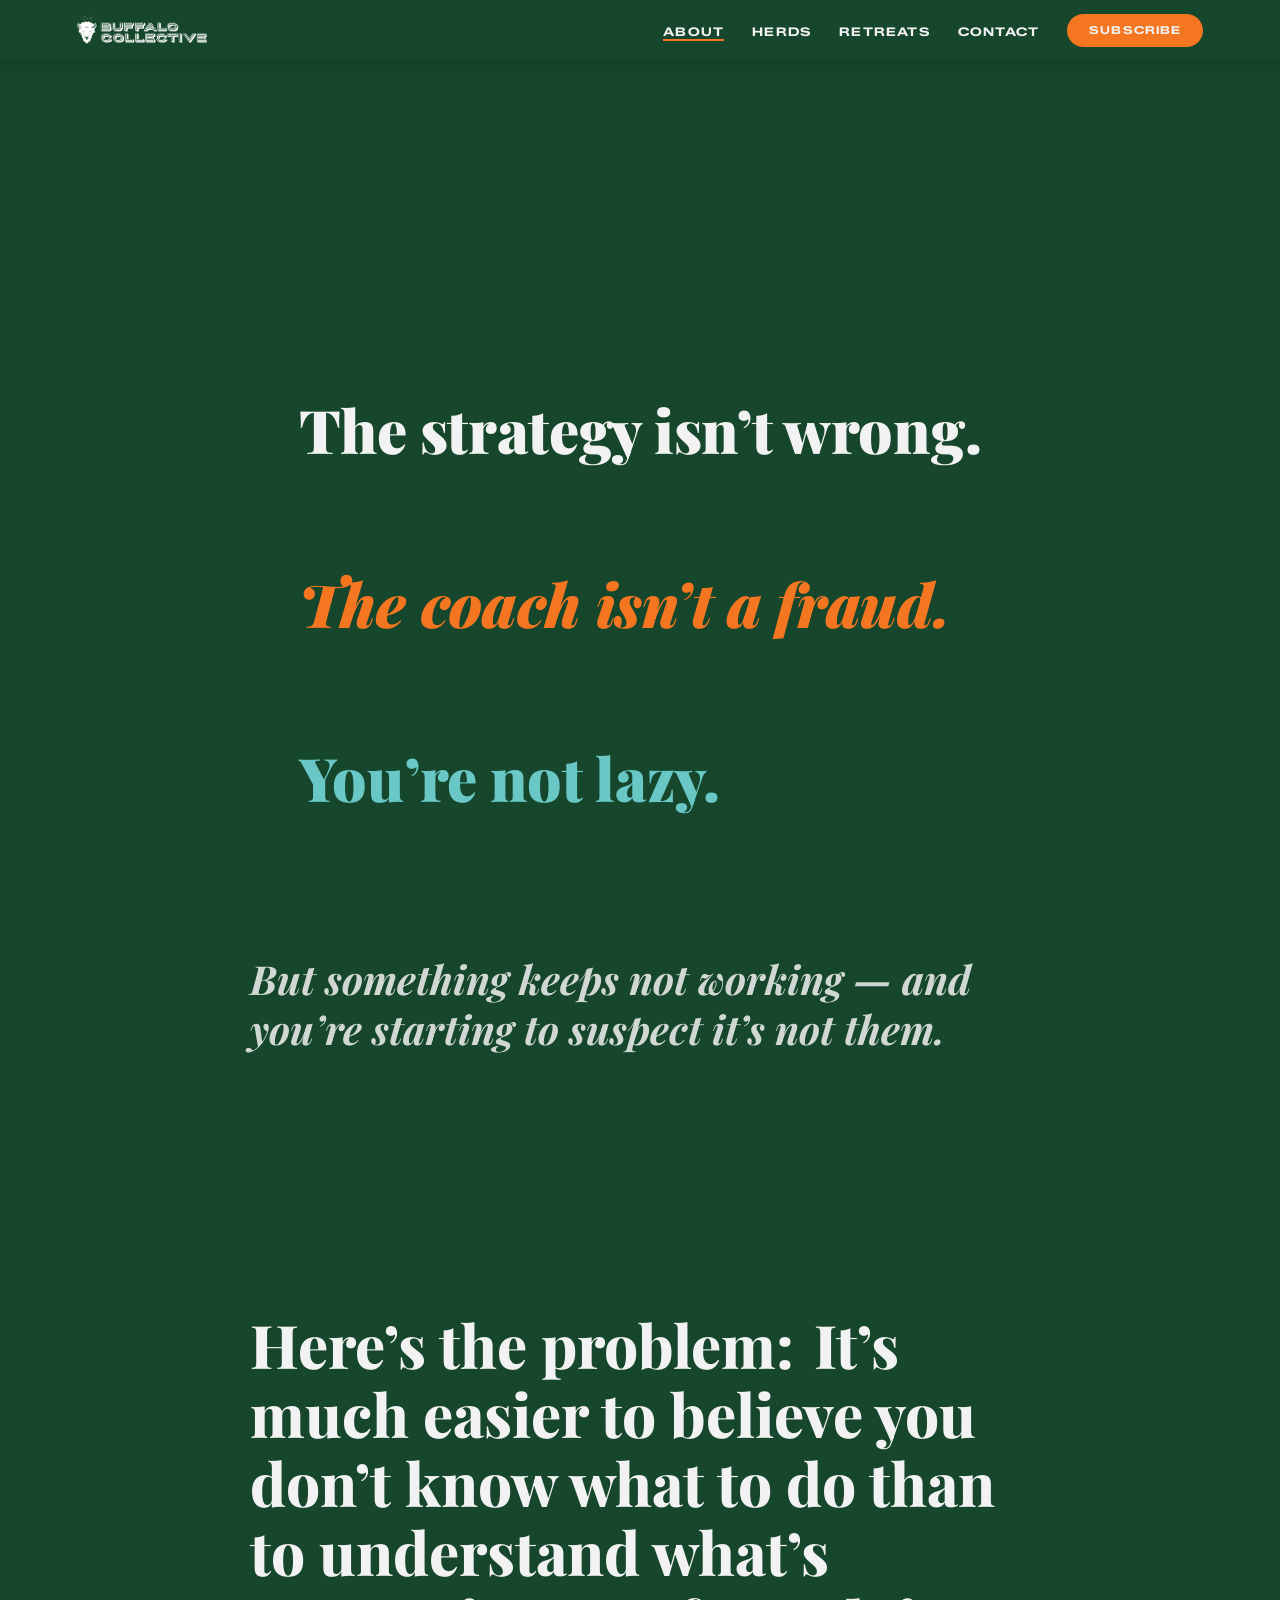
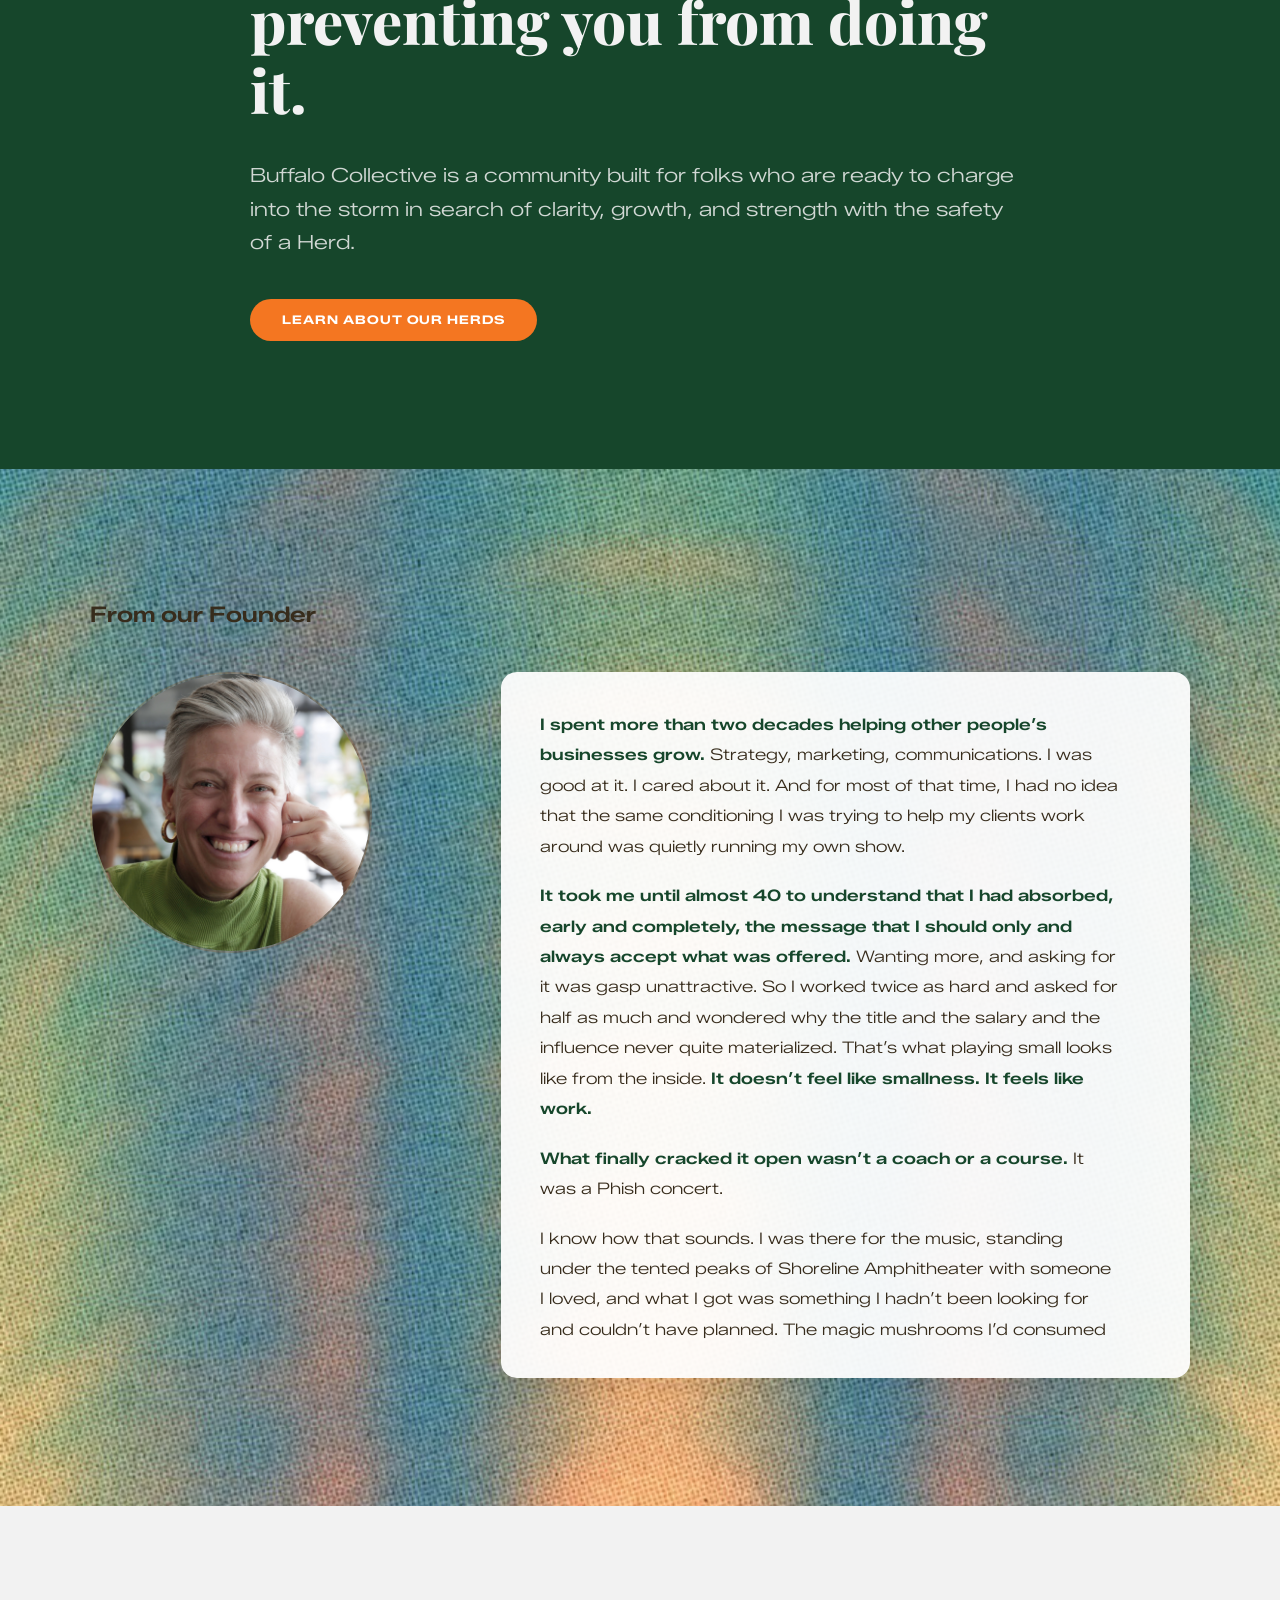
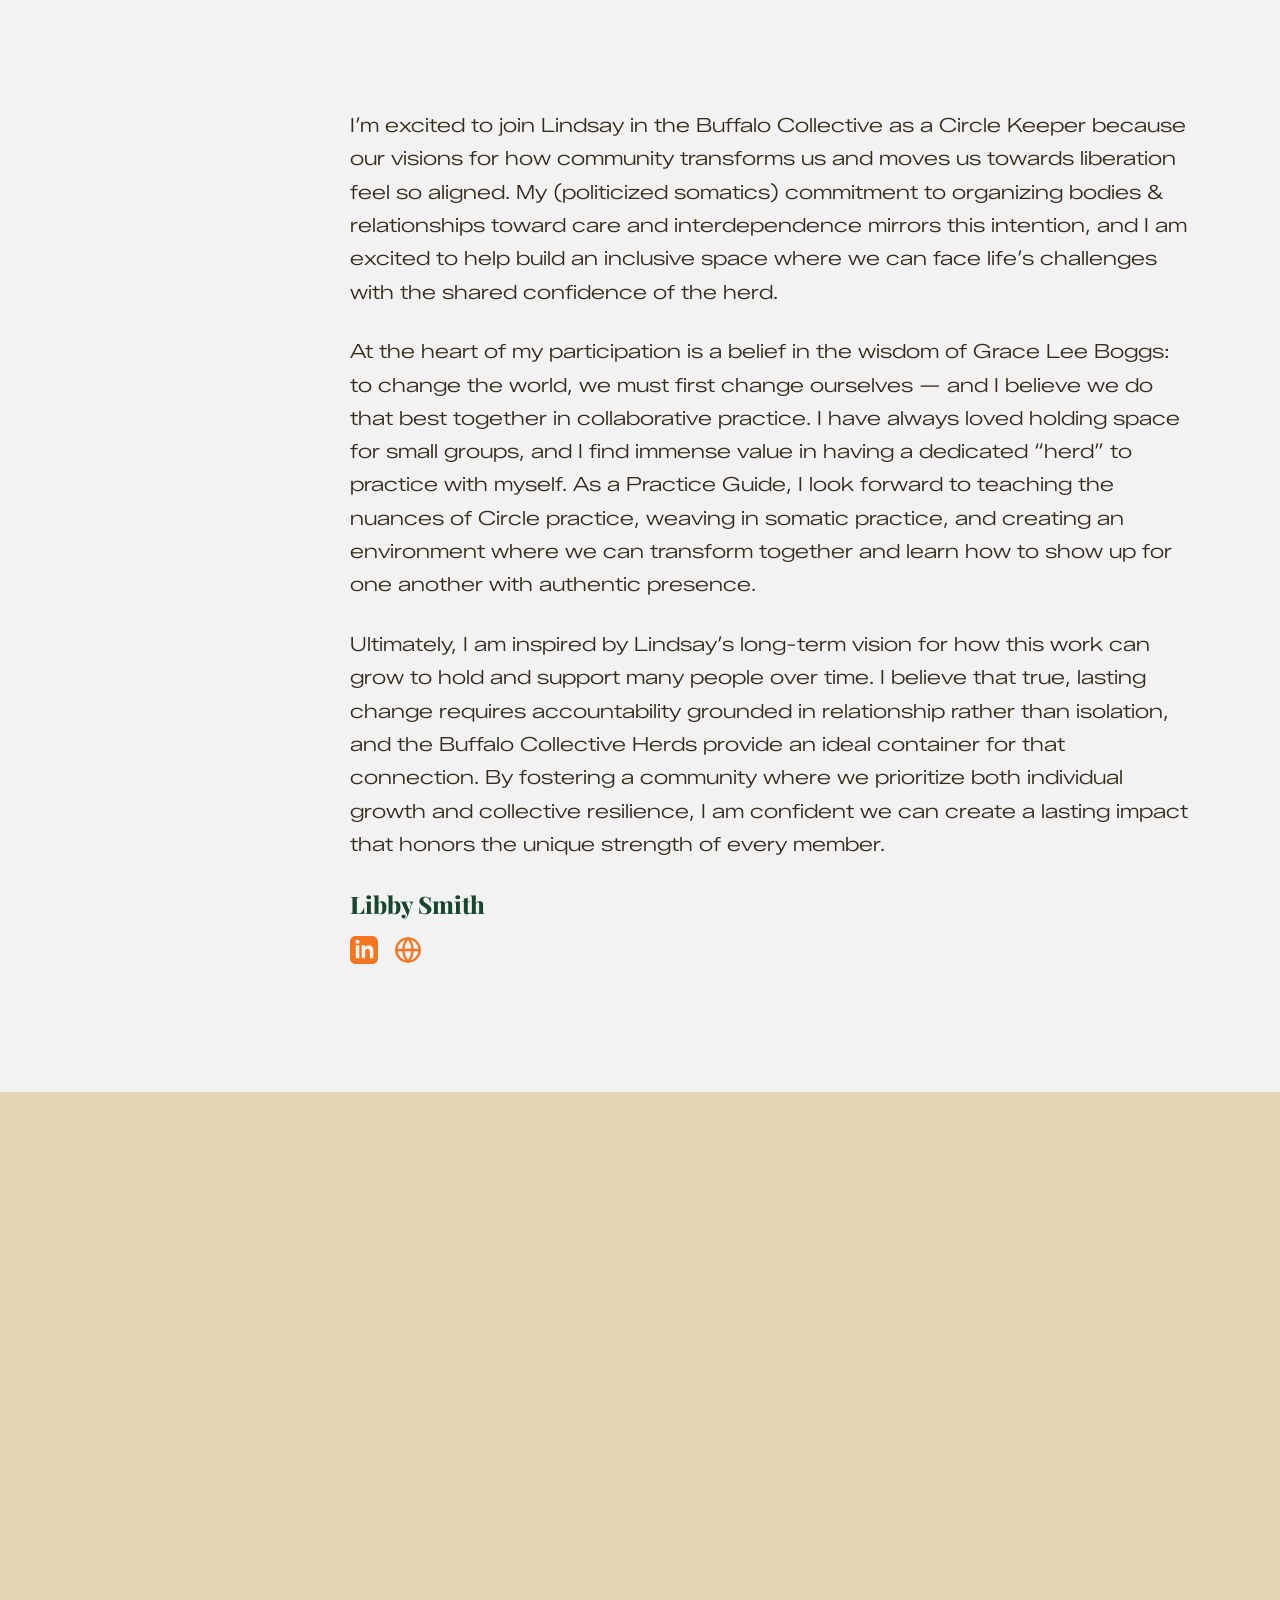
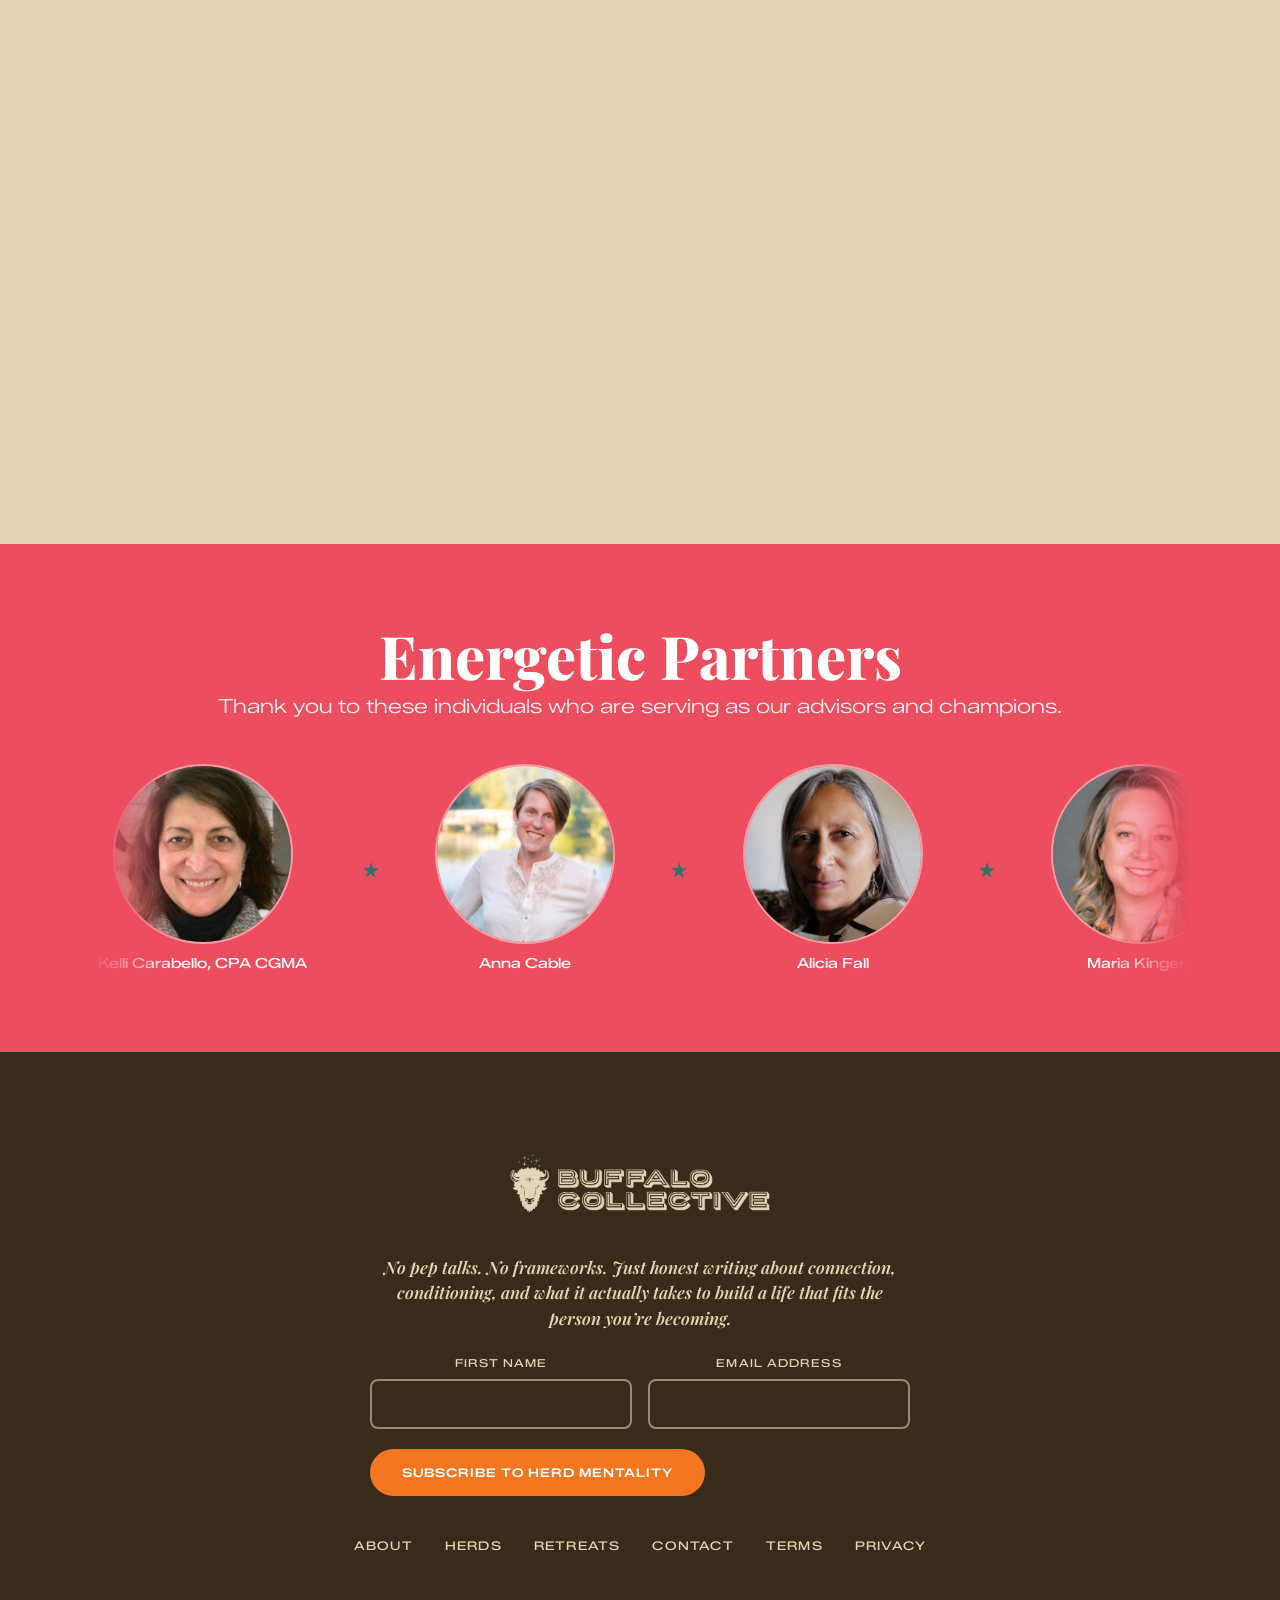
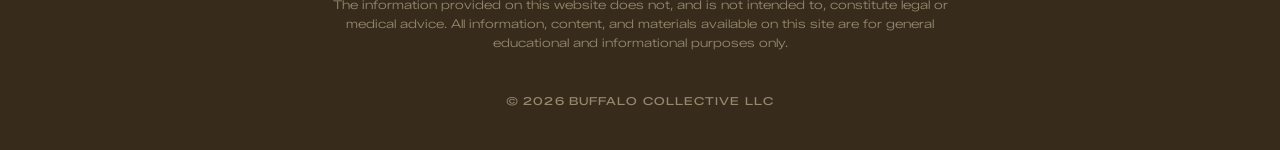
==== about.html @ a91e1707 "Accessibility and polish: favicons, nav, contrast, partner copy - Add responsive favicons (emerald l" ====
<!DOCTYPE html>
<html lang="en">
<head>
  <meta charset="UTF-8">
  <meta name="viewport" content="width=device-width, initial-scale=1.0">
  <title>About Buffalo Collective</title>
  <meta name="description" content="Buffalo Collective was built to close the integration gap — the space between a transformative experience and lasting change. Learn about Lindsay, Libby, and the team.">
  <meta name="robots" content="index, follow">
  <meta property="og:title" content="About Buffalo Collective">
  <meta property="og:description" content="Buffalo Collective was built to close the integration gap — the space between a transformative experience and lasting change. Learn about Lindsay, Libby, and the team.">
  <meta property="og:url" content="https://buffalocollective.co/about.html">
  <meta property="og:image" content="https://buffalocollective.co/assets/images/logo/emerald-full-logo.png">
  <link rel="canonical" href="https://buffalocollective.co/about.html">
  <link rel="icon" type="image/png" href="assets/images/logo/emerald-buffalo-face.png">
  <link rel="icon" type="image/png" href="assets/images/logo/emerald-buffalo-face.png" media="(prefers-color-scheme: light)">
  <link rel="icon" type="image/png" href="assets/images/logo/white-buffalo-face.png" media="(prefers-color-scheme: dark)">
  <link rel="apple-touch-icon" href="assets/images/logo/emerald-buffalo-face.png">

  <link rel="preconnect" href="https://fonts.googleapis.com">
  <link rel="preconnect" href="https://fonts.gstatic.com" crossorigin>
  <link href="https://fonts.googleapis.com/css2?family=Playfair+Display:ital,wght@0,400;0,600;0,700;0,800;0,900;1,400;1,600;1,700;1,800;1,900&family=Zalando+Sans+Expanded:wght@300;400;500;600;700&display=swap" rel="stylesheet">

  <link rel="stylesheet" href="style.css">

  <!-- Fathom - beautiful, simple website analytics -->
  <script src="https://cdn.usefathom.com/script.js" data-site="MMWWTZFU" defer></script>
  <!-- / Fathom -->
</head>
<body class="about">

  <a href="#main" class="skip-link">Skip to content</a>

  <div id="reading-indicator"></div>

  <nav class="site-nav" id="site-nav">
    <a href="index.html" class="nav-logo">
      <img src="assets/images/logo/white-full-logo.png" alt="Buffalo Collective" width="160" loading="eager">
    </a>
    <ul class="nav-links" role="list" id="nav-links">
      <li><a href="about.html">About</a></li>
      <li><a href="herds.html">Herds</a></li>
      <li><a href="retreats.html">Retreats</a></li>
      <li><a href="contact.html">Contact</a></li>
      <li><a href="#footer-subscribe" class="btn btn-primary">Subscribe</a></li>
    </ul>
    <button class="nav-toggle" aria-label="Open navigation menu" aria-expanded="false" aria-controls="nav-links">
      <span></span><span></span><span></span>
    </button>
  </nav>

  <main id="main" tabindex="-1">
    <h1 class="visually-hidden">About Buffalo Collective</h1>

    <!-- ============================================================
         SECTION 1a — Hero: three statements anchored low (green)
         Callback to home snap quotes — each fires on page load
         from a different direction.
         ============================================================ -->
    <section class="section bg-green" style="min-height: 100vh; padding-top: clamp(140px, 16vh, 220px); padding-bottom: clamp(60px, 10vh, 140px); display: flex; flex-direction: column; justify-content: flex-end;">
      <div class="container flow-lg">
        <p class="t-headline about-quote about-quote--1" style="color: var(--offwhite);">The strategy isn&rsquo;t wrong.</p>
        <p class="t-headline about-quote about-quote--2" style="font-style: italic; color: var(--orange);">The coach isn&rsquo;t a fraud.</p>
        <p class="t-headline about-quote about-quote--3" style="color: var(--teal);">You&rsquo;re not lazy.</p>
      </div>
    </section>

    <!-- ============================================================
         SECTION 1b — "But something keeps not working…"
         Callback to home's "But what if it wasn't?" — scale-in,
         sand italic on green.
         ============================================================ -->
    <section class="section bg-green" style="padding-top: clamp(40px, 6vh, 80px);">
      <div class="container">
        <p class="t-italic c-sand reveal-scale">
          But something keeps not working &mdash; and you&rsquo;re starting to suspect it&rsquo;s not them.
        </p>
      </div>
    </section>

    <!-- ============================================================
         SECTION 1c — "Here's the problem:" + body + CTA
         Callback to home Section 3 — orange scrolling highlight on
         the long quote.
         ============================================================ -->
    <section class="section bg-green">
      <div class="container flow-lg">
        <h2 class="t-section reveal-left">
          Here&rsquo;s the problem: <span class="highlight-reveal">It&rsquo;s much easier to believe you don&rsquo;t know what to do than to understand what&rsquo;s preventing you from doing it.</span>
        </h2>
        <p class="t-body reveal-left">
          Buffalo Collective is a community built for folks who are ready to charge into the storm in search of clarity, growth, and strength with the safety of a Herd.
        </p>
        <div class="cta-row">
          <a href="herds.html" class="btn btn-primary">Learn about our Herds</a>
        </div>
      </div>
    </section>

    <!-- ============================================================
         SECTION 2 — Founder letter
         Background: texture-fringe; letter sits in a white card
         on top of the texture for legibility.
         ============================================================ -->
    <section class="section texture-section no-shadow">
      <div class="texture-bg" style="background-image: url('assets/images/textures/texture-fringe.jpg');"></div>

      <div class="container container--wide">
        <p class="reveal-left" style="margin-bottom: 1.5rem; color: var(--brown); font-weight: 600; font-size: calc(var(--sz-body) + 2px);">From our Founder</p>

        <div class="founder">
          <img class="founder-headshot reveal-left"
               src="assets/images/headshots/lindsay-lashell.jpg"
               alt="Lindsay LaShell"
               style="transition-delay: 200ms;"
               loading="lazy">

          <div class="founder-letter-card reveal-right" style="transition-delay: 400ms;">
            <div class="founder-letter">
              <p><strong>I spent more than two decades helping other people&rsquo;s businesses grow.</strong> Strategy, marketing, communications. I was good at it. I cared about it. And for most of that time, I had no idea that the same conditioning I was trying to help my clients work around was quietly running my own show.</p>

              <p><strong>It took me until almost 40 to understand that I had absorbed, early and completely, the message that I should only and always accept what was offered.</strong> Wanting more, and asking for it was gasp unattractive. So I worked twice as hard and asked for half as much and wondered why the title and the salary and the influence never quite materialized. That&rsquo;s what playing small looks like from the inside. <strong>It doesn&rsquo;t feel like smallness. It feels like work.</strong></p>

              <p><strong>What finally cracked it open wasn&rsquo;t a coach or a course.</strong> It was a Phish concert.</p>

              <p>I know how that sounds. I was there for the music, standing under the tented peaks of Shoreline Amphitheater with someone I loved, and what I got was something I hadn&rsquo;t been looking for and couldn&rsquo;t have planned. The magic mushrooms I&rsquo;d consumed for funsies delivered much more than bright lights and swirly patterns. <strong>In a few hours, I learned as much about myself and my conditioning as I had in a dozen years of talk therapy.</strong> I accepted things I&rsquo;d been circling for years. I connected to feelings and ideas I didn&rsquo;t know I was avoiding. I forgave some things I thought I never would. This is how the medicine works.</p>

              <p><strong>I came home changed.</strong></p>

              <p>I&rsquo;ve lived through my share of crap, but my therapists always point out one way in which I&rsquo;m really lucky: I get integration. Learn something new in the morning, I can start making newly informed decisions in the afternoon. I know how to use my tools, and I had the great good fortune to work with the same therapist for fifteen years. She knew how to support me and I knew how to receive her support, so after that wild night in Mountain View, <strong>I was able to move forward with new ways of thinking and being that felt more like me.</strong></p>

              <p>But that&rsquo;s not the only way this story goes. <strong>For most people integration isn&rsquo;t a given and it&rsquo;s far from easy.</strong> I&rsquo;ve seen up close the slow deflation that can settle in after a peak psychedelic experience fades, revealing the same pain and struggles that were there before the medicine.</p>

              <p><strong>That gap, between knowledge and integration, between who we are on the inside and who we perform for others, is why I built Buffalo Collective.</strong> I realized that I was carrying the same unseen weight that I was trying to remove from my clients and collaborators. All of us brilliant people doing important work, held back not by lack of strategy or discipline but by the subconscious programming we&rsquo;d never had the right support to question.</p>

              <p><strong>I built Buffalo Collective because I needed it.</strong> Because the overlap between my passion for supporting entrepreneurs and my commitment to healing isn&rsquo;t a niche. It&rsquo;s the thing I had to make.</p>

              <p>I&rsquo;m a systems thinker, a reluctant entrepreneur who turned out to be very much an entrepreneur, an eldest daughter still unlearning what that cost her, and someone who has done enough of her own work to know that it&rsquo;s possible alone, but easier together.</p>

              <p class="founder-letter__close">I&rsquo;m so glad you&rsquo;re here.</p>
              <p class="founder-letter__sign">— Lindsay</p>

              <div style="display: flex; gap: 1rem; align-items: center; margin-top: 1.25rem;">
                <a href="https://www.linkedin.com/in/lindsaylashell/" target="_blank" rel="noopener" class="founder-link" aria-label="Lindsay LaShell on LinkedIn" style="display: inline-flex; align-items: center; color: var(--orange);">
                  <svg viewBox="0 0 24 24" width="32" height="32" fill="currentColor" aria-hidden="true">
                    <path d="M19 0h-14C2.239 0 0 2.239 0 5v14c0 2.761 2.239 5 5 5h14c2.761 0 5-2.239 5-5V5c0-2.761-2.239-5-5-5zM8 19H5V8h3v11zM6.5 6.732C5.534 6.732 4.75 5.942 4.75 4.968c0-.975.784-1.764 1.75-1.764s1.75.789 1.75 1.764c0 .974-.783 1.764-1.75 1.764zM20 19h-3v-5.604c0-3.368-4-3.113-4 0V19h-3V8h3v1.765c1.398-2.586 7-2.776 7 2.476V19z"/>
                  </svg>
                </a>
                <a href="https://substack.com/@lindsaydayton" target="_blank" rel="noopener" class="founder-link" aria-label="Lindsay on Substack" style="display: inline-flex; align-items: center; color: var(--orange);">
                  <svg viewBox="0 0 24 24" width="32" height="32" fill="currentColor" aria-hidden="true">
                    <path d="M22.539 8.242H1.46V5.406h21.08v2.836zM1.46 10.812V24L12 18.11 22.54 24V10.812H1.46zM22.54 0H1.46v2.836h21.08V0z"/>
                  </svg>
                </a>
              </div>
            </div>
          </div>
        </div>
      </div>
    </section>

    <!-- ============================================================
         SECTION 3 — Meet our Integration Specialist (Libby)
         Background: off-white
         ============================================================ -->
    <section class="section bg-offwhite">
      <div class="container container--wide">
        <p class="reveal-left" style="margin-bottom: 1.5rem; color: var(--rust); font-weight: 600; font-size: calc(var(--sz-body) + 2px);">Meet our Integration Specialist</p>

        <div class="specialist">
          <img class="specialist-headshot reveal-left"
               src="assets/images/headshots/libby-smith.jpeg"
               alt="Libby Smith"
               style="transition-delay: 200ms;"
               loading="lazy">

          <div class="reveal-right flow" style="transition-delay: 400ms;">
            <p class="t-body">
              I&rsquo;m excited to join Lindsay in the Buffalo Collective as a Circle Keeper because our visions for how community transforms us and moves us towards liberation feel so aligned. My (politicized somatics) commitment to organizing bodies &amp; relationships toward care and interdependence mirrors this intention, and I am excited to help build an inclusive space where we can face life&rsquo;s challenges with the shared confidence of the herd.
            </p>
            <p class="t-body">
              At the heart of my participation is a belief in the wisdom of Grace Lee Boggs: to change the world, we must first change ourselves &mdash; and I believe we do that best together in collaborative practice. I have always loved holding space for small groups, and I find immense value in having a dedicated &ldquo;herd&rdquo; to practice with myself. As a Practice Guide, I look forward to teaching the nuances of Circle practice, weaving in somatic practice, and creating an environment where we can transform together and learn how to show up for one another with authentic presence.
            </p>
            <p class="t-body">
              Ultimately, I am inspired by Lindsay&rsquo;s long-term vision for how this work can grow to hold and support many people over time. I believe that true, lasting change requires accountability grounded in relationship rather than isolation, and the Buffalo Collective Herds provide an ideal container for that connection. By fostering a community where we prioritize both individual growth and collective resilience, I am confident we can create a lasting impact that honors the unique strength of every member.
            </p>

            <h3 style="font-family: 'Playfair Display', serif; font-optical-sizing: auto; font-weight: 800; font-size: 24px; color: var(--green); margin-top: 1.5rem;">Libby Smith</h3>
            <div style="display: flex; gap: 1rem; align-items: center; margin-top: 0.75rem;">
              <a href="https://www.linkedin.com/in/workwithlibby/" target="_blank" rel="noopener" aria-label="Libby Smith on LinkedIn" style="display: inline-flex; align-items: center; color: var(--orange);">
                <svg viewBox="0 0 24 24" width="28" height="28" fill="currentColor" aria-hidden="true">
                  <path d="M19 0h-14C2.239 0 0 2.239 0 5v14c0 2.761 2.239 5 5 5h14c2.761 0 5-2.239 5-5V5c0-2.761-2.239-5-5-5zM8 19H5V8h3v11zM6.5 6.732C5.534 6.732 4.75 5.942 4.75 4.968c0-.975.784-1.764 1.75-1.764s1.75.789 1.75 1.764c0 .974-.783 1.764-1.75 1.764zM20 19h-3v-5.604c0-3.368-4-3.113-4 0V19h-3V8h3v1.765c1.398-2.586 7-2.776 7 2.476V19z"/>
                </svg>
              </a>
              <a href="https://www.workwithlibby.com/" target="_blank" rel="noopener" aria-label="Libby Smith's website" style="display: inline-flex; align-items: center; color: var(--orange);">
                <svg viewBox="0 0 24 24" width="28" height="28" fill="none" stroke="currentColor" stroke-width="2" stroke-linecap="round" stroke-linejoin="round" aria-hidden="true">
                  <circle cx="12" cy="12" r="10"/>
                  <path d="M2 12h20"/>
                  <path d="M12 2a15.3 15.3 0 0 1 4 10 15.3 15.3 0 0 1-4 10 15.3 15.3 0 0 1-4-10 15.3 15.3 0 0 1 4-10z"/>
                </svg>
              </a>
            </div>
          </div>
        </div>
      </div>
    </section>

    <!-- ============================================================
         SECTION 4 — Partners in Practice
         Background: sand
         Animated stars scatter around the grid via JS (initTeamStars).
         ============================================================ -->
    <section class="section bg-sand">
      <div class="container container--wide">
        <h2 class="t-section reveal-left" style="text-align: center;">Practice Partners</h2>
        <p class="t-body reveal" style="text-align: center; max-width: 52ch; margin: 0 auto 2.5rem;">We are proud to partner with these service providers who are using their skills and talents to support our growth and our members.</p>

        <div class="partners-grid reveal-stagger" data-team-stars>
          <div class="partner-card">
            <img class="partner-headshot" src="assets/images/headshots/maiya-holliday.jpeg" alt="Maiya Holliday" loading="lazy">
            <a href="https://www.linkedin.com/in/maiyaholliday/" target="_blank" rel="noopener" class="partner-name partner-name--link">Maiya Holliday</a>
            <p class="partner-role">Thought Partner, Agent Architect</p>
          </div>

          <div class="partner-card">
            <img class="partner-headshot" src="assets/images/headshots/emily-lonigro.jpg" alt="Emily Lonigro" loading="lazy">
            <a href="https://www.linkedin.com/in/emilylimered/" target="_blank" rel="noopener" class="partner-name partner-name--link">Emily Lonigro</a>
            <p class="partner-role">Thought Partner, Brand Architect</p>
          </div>

          <div class="partner-card">
            <img class="partner-headshot" src="assets/images/headshots/tara-nicholle-kirke.jpeg" alt="Tara Nicholle Kirke" loading="lazy">
            <a href="https://www.linkedin.com/in/taranicholle/" target="_blank" rel="noopener" class="partner-name partner-name--link">Tara Nicholle Kirke</a>
            <p class="partner-role">Metaphysician, Spiritual Strategist</p>
          </div>

          <div class="partner-card">
            <img class="partner-headshot" src="assets/images/headshots/darci-meyers.jpg" alt="Darci Meyers" loading="lazy">
            <a href="http://www.darcimeyers.com/" target="_blank" rel="noopener" class="partner-name partner-name--link">Darci Meyers, MA, CHT</a>
            <p class="partner-role">Soma-Soul Psychotherapy, Facilitator</p>
          </div>

          <div class="partner-card">
            <img class="partner-headshot" src="assets/images/headshots/tara-tussing-unverzagt.jpeg" alt="Tara Tussing Unverzagt" loading="lazy">
            <a href="https://www.linkedin.com/in/tara-tussing-unverzagt/" target="_blank" rel="noopener" class="partner-name partner-name--link">Tara Tussing Unverzagt, MBA, CFP&reg;, CFT&reg;, CEPA&reg;</a>
            <p class="partner-role">Resource Strategist</p>
          </div>
        </div>
      </div>
    </section>

    <!-- ============================================================
         SECTION 5 — Partners in Energy (ticker)
         Background: pink
         Horizontal auto-scrolling ticker; JS duplicates the track
         for seamless loop.
         ============================================================ -->
    <section class="section section--tight bg-pink">
      <div class="container container--wide">
        <h2 class="t-section reveal-left" style="text-align: center;">Energetic Partners</h2>
        <p class="t-body reveal" style="text-align: center; max-width: 52ch; margin: 0 auto 2.5rem;">Thank you to these individuals who are serving as our advisors and champions.</p>

        <div class="ticker">
          <div class="ticker-track">
            <a href="https://www.linkedin.com/in/kelli-l-carabello/" target="_blank" rel="noopener" class="ticker-item">
              <img class="ticker-headshot" src="assets/images/headshots/kelli-carabello.jpeg" alt="">
              <span>Kelli Carabello, CPA CGMA</span>
            </a>
            <img class="ticker-sep" src="assets/stars/star-05-dkteal.png" alt="">

            <a href="https://www.linkedin.com/in/anna-cable-b012605a/" target="_blank" rel="noopener" class="ticker-item">
              <img class="ticker-headshot" src="assets/images/headshots/anna-cable.jpeg" alt="">
              <span>Anna Cable</span>
            </a>
            <img class="ticker-sep" src="assets/stars/star-05-dkteal.png" alt="">

            <a href="https://www.linkedin.com/in/alicia-fall-077296a/" target="_blank" rel="noopener" class="ticker-item">
              <img class="ticker-headshot" src="assets/images/headshots/alicia-fall.jpeg" alt="">
              <span>Alicia Fall</span>
            </a>
            <img class="ticker-sep" src="assets/stars/star-05-dkteal.png" alt="">

            <a href="https://www.linkedin.com/in/mariakingery/" target="_blank" rel="noopener" class="ticker-item">
              <img class="ticker-headshot" src="assets/images/headshots/maria-kingery.jpeg" alt="">
              <span>Maria Kingery</span>
            </a>
            <img class="ticker-sep" src="assets/stars/star-05-dkteal.png" alt="">

            <a href="https://www.linkedin.com/in/hollyziegelruxin/" target="_blank" rel="noopener" class="ticker-item">
              <img class="ticker-headshot" src="assets/images/headshots/holly-ruxin.jpeg" alt="">
              <span>Holly Ziegel Ruxin</span>
            </a>
            <img class="ticker-sep" src="assets/stars/star-05-dkteal.png" alt="">

            <a href="https://www.linkedin.com/in/sandy-wiggins/" target="_blank" rel="noopener" class="ticker-item">
              <img class="ticker-headshot" src="assets/images/headshots/sandy-wiggins.jpeg" alt="">
              <span>Sandy Wiggins</span>
            </a>
            <img class="ticker-sep" src="assets/stars/star-05-dkteal.png" alt="">
          </div>
        </div>
      </div>
    </section>

  </main>

  <!-- ============================================================
       Footer
       ============================================================ -->
  <footer class="site-footer">
    <div class="footer-logo">
      <img src="assets/images/logo/light-full-logo.png" alt="Buffalo Collective" loading="lazy">
    </div>

    <div id="footer-subscribe" class="footer-subscribe">
      <p class="footer-subscribe-intro">
        No pep talks. No frameworks. Just honest writing about connection, conditioning, and what it actually takes to build a life that fits the person you&rsquo;re becoming.
      </p>
      <div class="bc-form-wrap">
        <form class="bc-form" id="form-newsletter" novalidate>
          <div class="bc-form-row bc-form-row--2col">
            <div class="bc-field">
              <label class="bc-label" for="nl-firstname">First name</label>
              <input class="bc-input" type="text" id="nl-firstname" name="firstName" autocomplete="given-name" required />
            </div>
            <div class="bc-field">
              <label class="bc-label" for="nl-email">Email address</label>
              <input class="bc-input" type="email" id="nl-email" name="email" autocomplete="email" required />
            </div>
          </div>

          <div class="bc-form-footer">
            <button class="bc-btn bc-btn--primary" type="submit">Subscribe to Herd Mentality</button>
          </div>

          <div class="bc-form-message bc-form-message--success" id="nl-success" aria-live="polite" hidden>
            You&rsquo;re in the Herd. 🦬
          </div>
          <div class="bc-form-message bc-form-message--error" id="nl-error" aria-live="polite" hidden></div>
        </form>
      </div>
      <script>
        (function () {
          const form = document.getElementById("form-newsletter");
          if (!form) return;
          const successMsg = document.getElementById("nl-success");
          const errorMsg = document.getElementById("nl-error");
          form.addEventListener("submit", async function (e) {
            e.preventDefault();
            const btn = form.querySelector("button[type=submit]");
            btn.disabled = true;
            btn.textContent = "Sending…";
            successMsg.hidden = true;
            errorMsg.hidden = true;
            const data = {
              firstName: form.firstName.value.trim(),
              email: form.email.value.trim(),
            };
            try {
              const res = await fetch("/.netlify/functions/subscribe", {
                method: "POST",
                headers: { "Content-Type": "application/json" },
                body: JSON.stringify(data),
              });
              const json = await res.json();
              if (res.ok && json.success) {
                form.reset();
                form.hidden = true;
                successMsg.hidden = false;
              } else {
                errorMsg.textContent = json.error || "Something went wrong. Please try again.";
                errorMsg.hidden = false;
                btn.disabled = false;
                btn.textContent = "Subscribe to Herd Mentality";
              }
            } catch {
              errorMsg.textContent = "Something went wrong. Please try again.";
              errorMsg.hidden = false;
              btn.disabled = false;
              btn.textContent = "Subscribe to Herd Mentality";
            }
          });
        })();
      </script>
    </div>

    <nav class="footer-nav" aria-label="Footer">
      <a href="about.html">About</a>
      <a href="herds.html">Herds</a>
      <a href="retreats.html">Retreats</a>
      <a href="contact.html">Contact</a>
      <a href="terms.html">Terms</a>
      <a href="privacy.html">Privacy</a>
    </nav>

    <p class="footer-disclaimer">
      The information provided on this website does not, and is not intended to, constitute legal or medical advice. All information, content, and materials available on this site are for general educational and informational purposes only.
    </p>

    <p class="footer-copyright">© 2026 Buffalo Collective LLC</p>
  </footer>

  <script src="script.js"></script>
</body>
</html>
---- style.css ----
/* =====================================================================
   Buffalo Collective — site stylesheet
   Sections:
     1. Tokens (custom properties)
     2. Reset + base
     3. Typography utilities
     4. Layout: sections, backgrounds, content widths
     5. Buttons
     6. Navigation
     7. Reading indicator
     8. Hero: logo intro + scroll-snap quotes
     9. Texture parallax
    10. Animation utilities (reveal, highlight, buffalo, stars, ticker)
    11. Component patterns (cards, lists, panels, ticker, retreat gallery)
    12. Footer
    13. Forms (from bc-forms.css)
    14. Page-specific (terms / privacy)
    15. Responsive
    16. prefers-reduced-motion
   ===================================================================== */


/* 1. Tokens =========================================================== */
:root {
  /* Brand */
  --green:      #16462b;
  --orange:     #f47621;
  --brown:      #372c1c;
  --sand:       #e2d5b3;
  --offwhite:   #f2f2f2;
  --teal:       #69c8c6;
  --teal-mid:   #3c918d;
  --rust:       #925924;
  --pink:       #ec4d5f;

  /* Spacing */
  --section-padding: clamp(80px, 10vw, 140px);
  --content-max:     780px;
  --page-margin:     clamp(24px, 6vw, 120px);

  /* Type scale */
  --sz-display:   clamp(52px, 9vw, 88px);
  --sz-headline:  clamp(36px, 5vw, 60px);
  --sz-subhead:   clamp(24px, 3.5vw, 40px);
  --sz-pullquote: clamp(22px, 3vw, 36px);
  --sz-body:      19.6px;
  --sz-label:     11px;

  /* Form tokens (used by bc-form blocks) */
  --form-font:    "Zalando Sans Expanded", "DM Sans", sans-serif;
  --input-radius: 8px;
  --btn-radius:   100px;
}


/* 2. Reset + base ===================================================== */
*, *::before, *::after { box-sizing: border-box; }

html, body {
  margin: 0;
  padding: 0;
  background: var(--green);
  color: var(--offwhite);
  -webkit-font-smoothing: antialiased;
  -moz-osx-font-smoothing: grayscale;
  text-rendering: optimizeLegibility;
}

/* Page-level scroll-snap, but only elements with scroll-snap-align
   participate (just the .snap-slide quote slides). */
html { scroll-snap-type: y proximity; }

body {
  font-family: "Zalando Sans Expanded", "DM Sans", sans-serif;
  font-weight: 300;
  font-size: var(--sz-body);
  line-height: 1.6;
  overflow-x: hidden;
}

img { max-width: 100%; height: auto; display: block; }

a { color: inherit; }

button { font: inherit; }

ul { padding: 0; margin: 0; list-style: none; }

h1, h2, h3, h4, h5, h6, p { margin: 0; }

::selection { background: var(--orange); color: #fff; }

strong, b { font-weight: 600; }

.visually-hidden {
  position: absolute !important;
  width: 1px; height: 1px;
  padding: 0; margin: -1px;
  overflow: hidden;
  clip: rect(0,0,0,0);
  white-space: nowrap;
  border: 0;
}

/* Skip-to-content link — off-screen until keyboard-focused. */
.skip-link {
  position: fixed;
  top: 8px;
  left: 8px;
  z-index: 10000;
  transform: translateY(-150%);
  background: var(--green);
  color: var(--offwhite);
  font-family: var(--form-font, inherit);
  font-weight: 600;
  font-size: 14px;
  padding: 12px 20px;
  border-radius: 6px;
  text-decoration: none;
  transition: transform 160ms ease;
}
.skip-link:focus {
  transform: translateY(0);
  outline: 3px solid var(--orange);
  outline-offset: 2px;
}

/* Global visible focus indicator for keyboard users.
   Double ring (dark + light) so it stays visible on every
   section background — green, sand, orange, pink, brown, texture. */
:focus-visible {
  outline: 3px solid var(--orange);
  outline-offset: 2px;
  border-radius: 2px;
  box-shadow: 0 0 0 5px rgba(22, 70, 43, 0.85);
}
.bc-input:focus-visible,
.bc-checkbox:focus-visible + .bc-checkbox-custom {
  outline: 3px solid var(--orange);
  outline-offset: 2px;
}


/* 3. Typography utilities ============================================= */
.serif {
  font-family: "Playfair Display", serif;
  font-optical-sizing: auto;
}
.sans {
  font-family: "Zalando Sans Expanded", "DM Sans", sans-serif;
}

.t-display   { font-family: "Playfair Display", serif; font-optical-sizing: auto; font-weight: 900; font-size: var(--sz-display);   line-height: 1.04; letter-spacing: -0.01em; }
.t-headline  { font-family: "Playfair Display", serif; font-optical-sizing: auto; font-weight: 900; font-size: var(--sz-headline);  line-height: 1.1;  letter-spacing: -0.005em; }
.t-section   { font-family: "Playfair Display", serif; font-optical-sizing: auto; font-weight: 800; font-size: var(--sz-headline);  line-height: 1.15; }
.t-subhead   { font-family: "Playfair Display", serif; font-optical-sizing: auto; font-weight: 800; font-size: var(--sz-subhead);   line-height: 1.2;  }
.t-italic    { font-family: "Playfair Display", serif; font-optical-sizing: auto; font-weight: 700; font-style: italic; font-size: var(--sz-subhead); line-height: 1.25; }
.t-pullquote { font-family: "Playfair Display", serif; font-optical-sizing: auto; font-weight: 700; font-style: italic; font-size: var(--sz-pullquote); line-height: 1.3; }
.t-body      { font-family: "Zalando Sans Expanded", "DM Sans", sans-serif; font-weight: 300; font-size: var(--sz-body); line-height: 1.7; }
.t-body-md   { font-family: "Zalando Sans Expanded", "DM Sans", sans-serif; font-weight: 400; font-size: var(--sz-body); line-height: 1.7; }
.t-label     {
  font-family: "Zalando Sans Expanded", "DM Sans", sans-serif;
  font-weight: 500;
  font-size: var(--sz-label);
  letter-spacing: 0.1em;
  text-transform: uppercase;
}
.t-attribution {
  font-family: "Zalando Sans Expanded", "DM Sans", sans-serif;
  font-weight: 500;
  font-size: var(--sz-label);
  letter-spacing: 0.1em;
  text-transform: uppercase;
  display: block;
  margin-top: 1.25em;
}

/* Color helpers used in inline-styled paragraphs */
.c-green    { color: var(--green); }
.c-orange   { color: var(--orange); }
.c-brown    { color: var(--brown); }
.c-sand     { color: var(--sand); }
.c-offwhite { color: var(--offwhite); }
.c-teal     { color: var(--teal); }
.c-teal-mid { color: var(--teal-mid); }
.c-rust     { color: var(--rust); }
.c-pink     { color: var(--pink); }
.c-white    { color: #fff; }


/* 4. Layout: sections + backgrounds =================================== */
.section {
  padding: var(--section-padding) var(--page-margin);
  position: relative;
}
.section--tight { padding-top: clamp(56px, 6vw, 96px); padding-bottom: clamp(56px, 6vw, 96px); }
.section--full  { min-height: 100vh; display: flex; align-items: center; }

.container {
  max-width: var(--content-max);
  margin-inline: auto;
  position: relative;
  z-index: 2;
}
.container--wide { max-width: 1100px; }

/* Background variants */
.bg-green    { background: var(--green);    color: var(--offwhite); }
.bg-green    h2, .bg-green h3, .bg-green h4 { color: var(--offwhite); }
.bg-green    .t-body, .bg-green p { color: rgba(242,242,242,0.85); }

.bg-sand     { background: var(--sand);     color: var(--brown); }
.bg-sand     h2, .bg-sand h3, .bg-sand h4 { color: var(--green); }
.bg-sand     p { color: var(--brown); }

.bg-offwhite { background: var(--offwhite); color: var(--brown); }
.bg-offwhite h2, .bg-offwhite h3, .bg-offwhite h4 { color: var(--green); }
.bg-offwhite p { color: var(--brown); }

.bg-orange   { background: var(--orange);   color: #fff; }
.bg-orange   h2, .bg-orange h3, .bg-orange h4 { color: #fff; }
.bg-orange   p { color: rgba(255,255,255,0.92); }
/* White-on-orange is low-contrast — bold every weight to thicken strokes. */
.bg-orange,
.bg-orange p,
.bg-orange .t-body,
.bg-orange .t-pullquote,
.bg-orange .t-attribution,
.bg-orange cite { font-weight: 700; }

.bg-pink     { background: var(--pink);     color: #fff; }
.bg-pink     h2, .bg-pink h3, .bg-pink h4 { color: #fff; }
.bg-pink     p { color: rgba(255,255,255,0.92); }

.bg-brown    { background: var(--brown);    color: var(--sand); }
.bg-brown    h2, .bg-brown h3, .bg-brown h4 { color: var(--sand); }
.bg-brown    p { color: rgba(226,213,179,0.7); }

/* Vertical rhythm between stacked text blocks */
.flow > * + * { margin-top: 1.35em; }
.flow-lg > * + * { margin-top: 1.8em; }
.flow-sm > * + * { margin-top: 0.85em; }

.cta-row {
  margin-top: 2.5rem;
  display: flex;
  flex-wrap: wrap;
  gap: 1rem;
}
.cta-row--centered { justify-content: center; }


/* 5. Buttons ========================================================== */
.btn {
  display: inline-block;
  font-family: "Zalando Sans Expanded", "DM Sans", sans-serif;
  font-weight: 600;
  font-size: 12px;
  letter-spacing: 0.08em;
  text-transform: uppercase;
  text-decoration: none;
  padding: 15px 32px;
  border-radius: 100px;
  border: none;
  cursor: pointer;
  line-height: 1;
  transition: opacity 200ms ease, transform 200ms ease, background 200ms ease, color 200ms ease;
  white-space: nowrap;
}
.btn:hover  { opacity: 0.92; }
.btn:active { transform: scale(0.985); }

.btn-primary { background: var(--orange); color: #fff; font-weight: 700; }
.btn-ghost   { background: transparent; color: var(--offwhite); border: 1.5px solid rgba(242,242,242,0.45); }
.btn-dark    { background: var(--green); color: var(--offwhite); }
.btn-sand    { background: var(--sand); color: var(--green); }

/* Ghost variant on light backgrounds (used on retreats "not sure?" CTA) */
.btn-ghost.btn--on-light {
  color: var(--green);
  border-color: var(--green);
}


/* 6. Navigation ======================================================= */
.site-nav {
  position: fixed;
  top: 0; left: 0; right: 0;
  z-index: 1000;
  display: flex;
  align-items: center;
  justify-content: space-between;
  padding: 18px var(--page-margin);
  background: transparent;
  transition: background 250ms ease, box-shadow 250ms ease, padding 250ms ease;
}
.site-nav.is-scrolled {
  background: var(--green);
  box-shadow: 0 4px 18px rgba(0,0,0,0.12);
  padding-top: 12px;
  padding-bottom: 12px;
}

/* Non-home pages: nav is always solid green (no logo-intro hero
   to sit transparent over). */
body:not(.home) .site-nav {
  background: var(--green);
  box-shadow: 0 4px 18px rgba(0,0,0,0.12);
  padding-top: 12px;
  padding-bottom: 12px;
}

.nav-logo {
  display: inline-flex;
  align-items: center;
  text-decoration: none;
  transition: opacity 400ms ease, transform 400ms ease;
}
.nav-logo img {
  width: 130px;
  height: auto;
  display: block;
}

/* Home page: nav logo starts hidden until intro completes */
.home .nav-logo { opacity: 0; pointer-events: none; transform: translateY(-8px); }
.home.intro-done .nav-logo { opacity: 1; pointer-events: auto; transform: none; }

.nav-links {
  display: flex;
  align-items: center;
  gap: 28px;
}
.nav-links a {
  font-family: "Zalando Sans Expanded", "DM Sans", sans-serif;
  font-weight: 700;
  font-size: 12px;
  letter-spacing: 0.1em;
  text-transform: uppercase;
  color: var(--offwhite);
  text-decoration: none;
  transition: opacity 200ms ease;
}
.nav-links a:hover { opacity: 0.75; }
.nav-links a.is-active { box-shadow: 0 2px 0 0 var(--orange); }
.nav-links .btn { padding: 11px 22px; font-size: 11px; }

.nav-toggle {
  display: none;
  background: transparent;
  border: none;
  width: 40px;
  height: 40px;
  padding: 0;
  cursor: pointer;
  position: relative;
}
.nav-toggle span {
  position: absolute;
  left: 8px;
  right: 8px;
  height: 2px;
  background: var(--offwhite);
  border-radius: 2px;
  transition: transform 250ms ease, opacity 200ms ease, top 250ms ease;
}
.nav-toggle span:nth-child(1) { top: 13px; }
.nav-toggle span:nth-child(2) { top: 19px; }
.nav-toggle span:nth-child(3) { top: 25px; }
.nav-toggle[aria-expanded="true"] span:nth-child(1) { top: 19px; transform: rotate(45deg); }
.nav-toggle[aria-expanded="true"] span:nth-child(2) { opacity: 0; }
.nav-toggle[aria-expanded="true"] span:nth-child(3) { top: 19px; transform: rotate(-45deg); }


/* 7. Reading indicator ================================================ */
#reading-indicator {
  position: fixed;
  top: 0; left: 0;
  height: 3px;
  width: 0%;
  background: var(--orange);
  z-index: 9999;
  transition: width 100ms linear;
  pointer-events: none;
}


/* 8. Hero: logo intro + scroll-snap quotes ============================ */
.hero-intro {
  position: relative;
  min-height: 100vh;
  display: flex;
  align-items: center;
  justify-content: center;
  padding: var(--page-margin);
  overflow: hidden;
}
.hero-intro__inner {
  position: relative;
  z-index: 2;
  text-align: center;
  transition: opacity 500ms ease, transform 500ms ease;
}
.hero-intro__logo {
  width: clamp(644px, 88vw, 936px);
  margin: 0 auto;
  display: block;
}
.hero-intro__tagline {
  margin-top: 1.5rem;
  font-family: "Playfair Display", serif;
  font-optical-sizing: auto;
  font-weight: 700;
  font-style: italic;
  color: var(--sand);
  font-size: clamp(29px, 3.4vw, 39px);
  transition: opacity 400ms ease, transform 400ms ease;
}
.hero-intro.is-leaving .hero-intro__tagline {
  opacity: 0;
  transform: translateY(-20px);
}
.hero-intro.is-leaving .hero-intro__logo {
  transform: scale(0.42) translateY(-30vh);
  opacity: 0;
  transition: transform 500ms ease, opacity 500ms ease 100ms;
}

/* Small bouncing star at bottom — scroll affordance, no copy. */
.hero-intro__cue {
  position: absolute;
  bottom: clamp(36px, 5vh, 72px);
  left: 50%;
  width: clamp(26px, 2.5vw, 36px);
  height: clamp(26px, 2.5vw, 36px);
  pointer-events: none;
  transform: translateX(-50%);
  animation: heroCueBounce 1.8s ease-in-out infinite;
  transition: opacity 300ms ease;
}
.hero-intro__cue img { width: 100%; height: 100%; display: block; }
.hero-intro.is-leaving .hero-intro__cue { opacity: 0; }
@keyframes heroCueBounce {
  0%, 100% { transform: translate(-50%, 0); }
  50%      { transform: translate(-50%, 14px); }
}
@media (prefers-reduced-motion: reduce) {
  .hero-intro__cue { animation: none; }
}

/* Snap-container is just a wrapper — page-level snap on html drives it,
   so slides flow in normal page scroll and scroll-up works naturally. */
.snap-container {
  /* No inner scroll/snap; slides participate in page scroll-snap. */
}
.snap-slide {
  height: 90vh;
  scroll-snap-align: start;
  display: flex;
  align-items: flex-end;
  justify-content: center;
  padding: var(--page-margin);
  padding-bottom: clamp(60px, 12vh, 160px);
  text-align: center;
}
.snap-slide__quote {
  max-width: 16ch;
  font-family: "Playfair Display", serif;
  font-optical-sizing: auto;
  font-weight: 900;
  font-size: var(--sz-display);
  line-height: 1.05;
  opacity: 0;
  /* Off-screen entrances. Longer durations so motion stays smooth.
     Delay = slide snaps first, then the quote travels in. */
  transition:
    opacity 700ms ease 450ms,
    transform 1400ms cubic-bezier(0.22, 1, 0.36, 1) 450ms;
}
.snap-slide__quote--italic { font-style: italic; font-weight: 900; }

/* Vertical star indicator for the three snap-quote slides.
   Visible only while the snap-container is in viewport. */
.snap-nav {
  position: fixed;
  top: 50%;
  right: clamp(20px, 3vw, 48px);
  transform: translateY(-50%);
  z-index: 100;
  display: flex;
  flex-direction: column;
  align-items: center;
  gap: 1.25rem;
  opacity: 0;
  pointer-events: none;
  transition: opacity 350ms ease;
}
.snap-nav.is-visible {
  opacity: 1;
  pointer-events: auto;
}
.snap-nav__dot {
  display: block;
  width: 22px;
  height: 22px;
  background: transparent;
  border: none;
  padding: 0;
  cursor: pointer;
  opacity: 0.35;
  transition: opacity 250ms ease, transform 250ms ease;
}
.snap-nav__dot img {
  width: 100%;
  height: 100%;
  display: block;
}
.snap-nav__dot:hover { opacity: 0.7; transform: scale(1.1); }
.snap-nav__dot.is-active {
  opacity: 1;
  transform: scale(1.4);
}
@media (max-width: 540px) {
  .snap-nav { display: none; }
}

/* Each quote enters from off-screen in a different direction.
   Slide 1 drops a full viewport down (from above), 2 from the left
   edge, 3 from the right edge. */
.snap-slide:nth-child(1) .snap-slide__quote {
  transform: translateY(-100vh);
  transition:
    opacity 800ms ease 300ms,
    transform 1500ms cubic-bezier(0.22, 1, 0.36, 1) 300ms;
}
.snap-slide:nth-child(2) .snap-slide__quote { transform: translateX(-100vw); }
.snap-slide:nth-child(3) .snap-slide__quote { transform: translateX(100vw); }
.snap-slide.is-visible .snap-slide__quote {
  opacity: 1;
  transform: none;
}


/* 9. Texture parallax ================================================= */
.texture-section {
  position: relative;
  overflow: hidden;
  isolation: isolate;
}
.texture-bg {
  position: absolute;
  inset: -30%;
  background-size: cover;
  background-position: center;
  will-change: transform;
  z-index: 0;
}
/* Stack content on top of the texture-bg layer.
   Exclude .texture-bg itself — it needs its own absolute positioning. */
.texture-section > *:not(.texture-bg) { position: relative; z-index: 2; }

/* Cream wash over the texture image, behind content.
   NOTE: 10% is a light cosmetic tint, NOT a contrast-grade scrim —
   it does not, on its own, bring text over textures to WCAG AA. */
.texture-section::after {
  content: "";
  position: absolute;
  inset: 0;
  background: var(--offwhite);
  opacity: 0.10;
  z-index: 1;
  pointer-events: none;
}

/* Default text color over textures — set on the section so children inherit.
   Specific color helpers (.c-orange, .c-teal, etc.) on any descendant still
   win over inheritance, so quote colors etc. apply correctly. */
.texture-section { color: var(--brown); }

/* Subtle text-shadow lift on headings and large display text. */
.texture-section h1,
.texture-section h2,
.texture-section h3,
.texture-section h4,
.texture-section .t-display,
.texture-section .t-headline,
.texture-section .t-section,
.texture-section .t-subhead,
.texture-section .t-italic,
.texture-section .snap-slide__quote,
.texture-section .hero-intro__tagline {
  text-shadow: 0 1px 2px rgba(242,242,242,0.8), 0 0 12px rgba(242,242,242,0.6);
}

/* Body copy over textures gets extra help — heavier weight, warmer color,
   tighter shadow, and a constrained measure for easier scanning. */
.texture-section .t-body {
  font-weight: 400;
  color: var(--brown);
  max-width: min(52ch, 100%);
  text-shadow:
    0 1px 2px rgba(242,242,242,0.8),
    0 0 10px rgba(242,242,242,0.6);
}


/* 10. Animation utilities ============================================= */

/* Scroll reveal — directional variants */
.reveal {
  opacity: 0;
  transform: translateY(24px);
  transition:
    opacity 700ms ease,
    transform 800ms cubic-bezier(0.25, 0.46, 0.45, 0.94);
}
.reveal.is-visible { opacity: 1; transform: translateY(0); }

.reveal-left,
.reveal-right,
.reveal-scale {
  opacity: 0;
  transition:
    opacity 700ms ease,
    transform 850ms cubic-bezier(0.25, 0.46, 0.45, 0.94);
}
.reveal-left   { transform: translateX(-60px); }
.reveal-right  { transform: translateX(60px); }
.reveal-scale  { transform: scale(0.86); }
.reveal-left.is-visible,
.reveal-right.is-visible,
.reveal-scale.is-visible {
  opacity: 1;
  transform: none;
}

/* About hero — three statements fly in on page load, each from a
   different direction. Subtle version of the home snap-quote pattern. */
@keyframes about-quote-from-top {
  from { opacity: 0; transform: translateY(-60px); }
  to   { opacity: 1; transform: none; }
}
@keyframes about-quote-from-left {
  from { opacity: 0; transform: translateX(-80px); }
  to   { opacity: 1; transform: none; }
}
@keyframes about-quote-from-right {
  from { opacity: 0; transform: translateX(80px); }
  to   { opacity: 1; transform: none; }
}
.about-quote { opacity: 0; }
.about-quote--1 { animation: about-quote-from-top   800ms cubic-bezier(0.22, 1, 0.36, 1) 250ms forwards; }
.about-quote--2 { animation: about-quote-from-left  800ms cubic-bezier(0.22, 1, 0.36, 1) 550ms forwards; }
.about-quote--3 { animation: about-quote-from-right 800ms cubic-bezier(0.22, 1, 0.36, 1) 850ms forwards; }
@media (prefers-reduced-motion: reduce) {
  .about-quote { opacity: 1; animation: none; }
}

/* Page-load rise — element starts off-screen below and rises into
   place after a short delay. Independent of IntersectionObserver:
   plays once on load, doesn't reverse on scroll. */
@keyframes hero-rise {
  from { opacity: 0; transform: translateY(130px); }
  to   { opacity: 1; transform: none; }
}
.hero-rise {
  opacity: 0;
  animation: hero-rise 1200ms cubic-bezier(0.22, 1, 0.36, 1) 350ms forwards;
}
@media (prefers-reduced-motion: reduce) {
  .hero-rise { animation: none; opacity: 1; }
}

/* Strong-emphasis reveal — bigger scale gap, longer travel,
   slower curve. For statement moments like the orange testimonial. */
.reveal-emphasis {
  opacity: 0;
  transform: scale(0.55) translateY(50px);
  transition:
    opacity 1100ms ease,
    transform 1500ms cubic-bezier(0.22, 1, 0.36, 1);
}
.reveal-emphasis.is-visible {
  opacity: 1;
  transform: none;
}

.reveal-stagger > * { opacity: 0; transform: translateY(20px); transition: opacity 600ms ease, transform 600ms ease; }
.reveal-stagger.is-visible > *           { opacity: 1; transform: none; }
.reveal-stagger.is-visible > *:nth-child(1) { transition-delay: 0ms; }
.reveal-stagger.is-visible > *:nth-child(2) { transition-delay: 120ms; }
.reveal-stagger.is-visible > *:nth-child(3) { transition-delay: 240ms; }
.reveal-stagger.is-visible > *:nth-child(4) { transition-delay: 360ms; }
.reveal-stagger.is-visible > *:nth-child(5) { transition-delay: 480ms; }
.reveal-stagger.is-visible > *:nth-child(6) { transition-delay: 600ms; }
.reveal-stagger.is-visible > *:nth-child(7) { transition-delay: 720ms; }
.reveal-stagger.is-visible > *:nth-child(8) { transition-delay: 840ms; }

/* Highlight sweep — scroll-driven via JS:
   JS writes inline background-size as the element scrolls through the
   viewport. With box-decoration-break: slice (default), the gradient is
   laid out across the inline element's total linear extent, then sliced
   into the actual line layout — so the orange fills line 1, then line 2,
   then line 3 in sequence as the reader scrolls. */
.highlight-reveal {
  background: linear-gradient(var(--orange), var(--orange)) no-repeat left center;
  background-size: 0% 105%;
  background-position: 0 center;
  padding: 0 6px;
  display: inline;
}
/* Pink variant for highlights placed over textures, etc. */
.highlight-reveal--pink {
  background-image: linear-gradient(var(--pink), var(--pink));
}
.highlight-reveal--teal {
  background-image: linear-gradient(var(--teal), var(--teal));
}

/* Utility to drop the text-shadow added globally to texture-section text. */
.no-shadow,
.no-shadow * { text-shadow: none !important; }

/* Buffalo entrance */
.buffalo-animate {
  opacity: 0;
  transition: opacity 800ms cubic-bezier(0.25, 0.46, 0.45, 0.94),
              transform 800ms cubic-bezier(0.25, 0.46, 0.45, 0.94);
  will-change: transform, opacity;
}
.buffalo-animate--left   { transform: translateX(-120px); }
.buffalo-animate--right  { transform: translateX(120px); }
.buffalo-animate--bottom { transform: translateY(80px); }
.buffalo-animate.is-visible { opacity: 1; transform: translate(0,0); }

.buffalo {
  position: relative;
  display: block;
  margin: 2rem auto 0;
  max-width: min(560px, 78vw);
  pointer-events: none;
}
.buffalo--large { max-width: min(720px, 85vw); }

/* Horizontal mirror for buffalo images that face the wrong way.
   Combines with buffalo-animate--{direction} so the slide-in transform
   and the flip don't fight each other. */
.buffalo--flip:not(.buffalo-animate) { transform: scaleX(-1); }
.buffalo--flip.buffalo-animate--right             { transform: translateX(120px) scaleX(-1); }
.buffalo--flip.buffalo-animate--right.is-visible  { transform: translateX(0)     scaleX(-1); }
.buffalo--flip.buffalo-animate--left              { transform: translateX(-120px) scaleX(-1); }
.buffalo--flip.buffalo-animate--left.is-visible   { transform: translateX(0)      scaleX(-1); }
.buffalo--flip.buffalo-animate--bottom            { transform: translateY(80px) scaleX(-1); }
.buffalo--flip.buffalo-animate--bottom.is-visible { transform: translateY(0)    scaleX(-1); }

/* Scattered stars */
.star-scatter {
  position: absolute;
  inset: 0;
  pointer-events: none;
  overflow: hidden;
  z-index: 1;
}
.star-scatter img {
  position: absolute;
  opacity: 0;
  transform: translateY(22px) scale(0.55);
  transition:
    opacity 500ms ease,
    transform 700ms cubic-bezier(0.34, 1.5, 0.5, 1);
}
.star-scatter img.is-visible {
  opacity: 1;
  transform: translate(0,0) scale(1);
}

/* Team grid pulsing stars (About > Partners in Practice) */
@keyframes star-pulse {
  0%, 100% { transform: scale(1)    rotate(0deg); }
  50%      { transform: scale(1.12) rotate(180deg); }
}
.team-star {
  position: absolute;
  animation: star-pulse 3s ease-in-out infinite;
  pointer-events: none;
}

/* Ticker */
.ticker {
  overflow: hidden;
  position: relative;
  -webkit-mask-image: linear-gradient(to right, transparent 0, #000 8%, #000 92%, transparent 100%);
          mask-image: linear-gradient(to right, transparent 0, #000 8%, #000 92%, transparent 100%);
}
.ticker-track {
  display: flex;
  gap: 3rem;
  width: max-content;
  animation: ticker 30s linear infinite;
}
.ticker-track:hover { animation-play-state: paused; }
@keyframes ticker {
  from { transform: translateX(0); }
  to   { transform: translateX(-50%); }
}
.ticker-item {
  display: inline-flex;
  flex-direction: column;
  align-items: center;
  gap: 0.6rem;
  white-space: nowrap;
  font-family: "Zalando Sans Expanded", "DM Sans", sans-serif;
  font-weight: 500;
  font-size: 14px;
  color: var(--green);
  text-decoration: none;
  padding: 0 0.5rem;
  transition: color 200ms ease;
}
.ticker-item:hover { color: var(--orange); }
.ticker-headshot {
  width: 180px;
  height: 180px;
  border-radius: 50%;
  object-fit: cover;
  border: 2px solid rgba(146,89,36,0.25);
  display: block;
}
@media (max-width: 900px) {
  .ticker-headshot { width: 140px; height: 140px; }
}
.ticker-sep { width: 16px; height: 16px; flex-shrink: 0; align-self: center; }

/* Pink-background overrides for the Partners in Energy ticker. */
.bg-pink .ticker-item       { color: #fff; }
.bg-pink .ticker-item:hover { color: var(--sand); }
.bg-pink .ticker-headshot   { border-color: rgba(255,255,255,0.45); }


/* 11. Component patterns ============================================== */

/* Animated star bullets — real star PNGs as ::before, slow pulse+spin
   with staggered delays so they feel organic.
   Use .star-list--anim--light for light backgrounds (dkteal stars). */
.star-list--anim {
  list-style: none;
  padding: 0;
  margin: 0;
  display: grid;
  gap: 1.25rem;
}
.star-list--anim li {
  position: relative;
  padding-left: 2.5em;
  line-height: 1.6;
}
.star-list--anim li::before {
  content: "";
  position: absolute;
  left: 0;
  top: 0.2em;
  width: 1.3em;
  height: 1.3em;
  background-image: url('assets/stars/star-05-orange.png');
  background-size: contain;
  background-repeat: no-repeat;
  background-position: center;
  animation: star-bullet-pulse 4s ease-in-out infinite;
  transform-origin: center;
}
.star-list--anim--light li::before {
  background-image: url('assets/stars/star-05-dkteal.png');
}
.star-list--anim li:nth-child(1)::before { animation-delay: 0s; }
.star-list--anim li:nth-child(2)::before { animation-delay: 0.5s; }
.star-list--anim li:nth-child(3)::before { animation-delay: 1s; }
.star-list--anim li:nth-child(4)::before { animation-delay: 1.5s; }
.star-list--anim li:nth-child(5)::before { animation-delay: 2s; }
.star-list--anim li:nth-child(6)::before { animation-delay: 2.5s; }
.star-list--anim li:nth-child(7)::before { animation-delay: 3s; }
@keyframes star-bullet-pulse {
  0%, 100% { transform: scale(1)    rotate(0deg);   opacity: 0.85; }
  50%      { transform: scale(1.15) rotate(180deg); opacity: 1; }
}
@media (prefers-reduced-motion: reduce) {
  .star-list--anim li::before { animation: none; opacity: 1; }
}

/* Custom star-glyph list (herds cost checklist) */
.star-list {
  list-style: none;
  padding: 0;
  margin: 0;
  display: grid;
  gap: 1rem;
}
.star-list li {
  position: relative;
  padding-left: 1.8em;
  font-family: "Zalando Sans Expanded", "DM Sans", sans-serif;
  font-weight: 400;
  line-height: 1.55;
}
.star-list li::before {
  content: "✦";
  position: absolute;
  left: 0;
  top: 0.05em;
  color: var(--orange);
  font-size: 1.05em;
}

/* Plain bullet list with brand styling */
.bc-list {
  list-style: none;
  padding: 0;
  display: grid;
  gap: 0.7rem;
}
.bc-list li {
  position: relative;
  padding-left: 1.2em;
  line-height: 1.5;
}
.bc-list li::before {
  content: "•";
  position: absolute;
  left: 0;
  color: var(--orange);
}

/* Side-by-side body + buffalo row (home Section 5 — Buffalo philosophy) */
.buffalo-split {
  display: grid;
  grid-template-columns: 1fr 1fr;
  gap: clamp(2rem, 5vw, 4rem);
  align-items: center;
  margin-top: 3rem;
}
.buffalo-split__buffalo .buffalo {
  margin: 0;
  max-width: min(560px, 100%);
}
@media (max-width: 768px) {
  .buffalo-split { grid-template-columns: 1fr; gap: 1.5rem; }
  /* On mobile, flatten the .flow wrapper inside buffalo-split so its
     children become direct grid items, then push any h3 (the "Wisdom
     and strength…" statement) to load AFTER the buffalo. */
  .buffalo-split > .flow { display: contents; }
  .buffalo-split > .flow > * { order: 1; }
  .buffalo-split__buffalo { order: 2; }
  .buffalo-split > .flow > h3 { order: 3; }
}

/* Asymmetric intro split — text 1/3, buffalo 2/3 (home Section 1c) */
.intro-split {
  display: grid;
  grid-template-columns: 1fr 2fr;
  gap: clamp(2rem, 5vw, 4rem);
  align-items: center;
  margin-top: 2rem;
}
.intro-split__buffalo .buffalo {
  margin: 0;
  max-width: min(560px, 100%);
}
.intro-followup {
  margin-top: clamp(2rem, 5vw, 4rem);
}
@media (max-width: 768px) {
  .intro-split { grid-template-columns: 1fr; gap: 1.5rem; }
}

/* Two-column block (home offering, is/is-not) */
.two-col {
  display: grid;
  grid-template-columns: 1fr 1fr;
  gap: clamp(2rem, 5vw, 4rem);
  align-items: stretch;
}
.two-col__block {
  display: flex;
  flex-direction: column;
}
.two-col__block h3 { margin-bottom: 0.75rem; }
/* Push CTA row to the bottom of the block so CTAs across columns line up */
.two-col__block .cta-row { margin-top: auto; padding-top: 2rem; }

/* Schedule timeline (retreats) */
.schedule {
  display: grid;
  gap: 1.25rem;
  margin-top: 2.5rem;
}
.schedule-row {
  display: grid;
  grid-template-columns: 140px 1fr;
  gap: 1.5rem;
  padding: 1rem 0;
  border-bottom: 1px solid rgba(55,44,28,0.18);
}
.schedule-row:last-child { border-bottom: none; }
.schedule-day {
  font-family: "Playfair Display", serif;
  font-optical-sizing: auto;
  font-weight: 800;
  font-size: 18px;
  color: var(--green);
}
.schedule-desc { color: var(--brown); }

/* Experience panels (before / at / after) */
.panel-grid {
  display: grid;
  grid-template-columns: repeat(3, 1fr);
  gap: 2rem;
  margin-top: 3rem;
}
.panel {
  background: rgba(255,255,255,0.4);
  border: 1px solid rgba(55,44,28,0.12);
  border-radius: 16px;
  padding: 1.75rem;
}
.panel h3 {
  font-family: "Playfair Display", serif;
  font-optical-sizing: auto;
  font-weight: 800;
  font-size: 20px;
  color: var(--green);
  margin-bottom: 0.75rem;
}
.panel p { color: var(--brown); font-weight: 300; line-height: 1.7; }

/* Pricing block */
.pricing {
  margin-top: 2.5rem;
  display: grid;
  gap: 0.6rem;
}
.pricing__price {
  font-family: "Playfair Display", serif;
  font-optical-sizing: auto;
  font-weight: 900;
  font-size: var(--sz-display);
  line-height: 1;
  color: var(--orange);
}
.pricing__price--alt {
  font-family: "Playfair Display", serif;
  font-optical-sizing: auto;
  font-weight: 800;
  font-size: var(--sz-subhead);
  color: var(--sand);
}
.pricing__caption {
  font-family: "Zalando Sans Expanded", "DM Sans", sans-serif;
  font-weight: 400;
  font-size: 14px;
  color: rgba(242,242,242,0.85);
}
.pricing__refund {
  margin-top: 1.5rem;
  font-size: 14px;
  color: var(--sand);
  font-weight: 300;
  max-width: 60ch;
}

/* Retreat cards horizontal gallery — equal heights via stretch; each
   card's theme window is the same FIXED size, so CTAs line up across
   all cards regardless of content length. Texture lives on the section. */
.retreat-gallery {
  display: flex;
  gap: 1.5rem;
  overflow-x: auto;
  scroll-snap-type: x mandatory;
  padding: 1rem 0 2rem;
  margin-top: 2.5rem;
  -webkit-overflow-scrolling: touch;
  align-items: stretch;
}
.retreat-card {
  background: #fff;
  border: 1px solid rgba(55,44,28,0.12);
  border-radius: 16px;
  padding: 2rem;
  scroll-snap-align: start;
  display: flex;
  flex-direction: column;
  gap: 1rem;
  flex: 0 0 340px;
  width: 340px;
  min-width: 0;
  max-width: 340px;
  align-self: stretch;
  font-size: 15px;
  box-shadow: 0 6px 22px rgba(0,0,0,0.08);
}
.retreat-card h3 {
  font-family: "Playfair Display", serif;
  font-optical-sizing: auto;
  font-weight: 800;
  font-size: 22px;
  color: var(--green);
  line-height: 1.25;
}
.retreat-card__pill {
  display: inline-block;
  font-family: "Zalando Sans Expanded", "DM Sans", sans-serif;
  font-weight: 500;
  font-size: 10px;
  letter-spacing: 0.12em;
  text-transform: uppercase;
  color: var(--rust);
  background: rgba(146,89,36,0.1);
  padding: 5px 12px;
  border-radius: 100px;
  align-self: flex-start;
}
.retreat-card__location {
  font-family: "Zalando Sans Expanded", "DM Sans", sans-serif;
  font-weight: 400;
  font-size: 14px;
  color: var(--brown);
}
.retreat-card__theme {
  color: var(--brown);
  font-weight: 300;
  font-size: 15px;
  line-height: 1.55;
  height: 18em;            /* fixed — every card's window is identical; sized so July fits with no scroll */
  overflow-y: auto;
  padding-right: 10px;
  scrollbar-width: thin;
  scrollbar-color: rgba(146,89,36,0.4) transparent;
}
.retreat-card__theme::-webkit-scrollbar { width: 5px; }
.retreat-card__theme::-webkit-scrollbar-track { background: transparent; }
.retreat-card__theme::-webkit-scrollbar-thumb {
  background: rgba(146,89,36,0.4);
  border-radius: 3px;
}
.retreat-card h3 { font-size: 20px; }
.retreat-card .btn { align-self: flex-start; margin-top: auto; }

/* Founder letter */
.founder {
  display: grid;
  grid-template-columns: 360px 1fr;
  gap: clamp(2rem, 4vw, 3.5rem);
  align-items: start;
  margin-top: 2.5rem;
}
.founder-headshot {
  width: clamp(220px, 22vw, 320px);
  height: clamp(220px, 22vw, 320px);
  border-radius: 50%;
  object-fit: cover;
  border: 2px solid rgba(146,89,36,0.25);
}
/* White card wrapper for the founder letter when placed on a textured
   background — keeps the letter copy readable against the texture. */
.founder-letter-card {
  background: rgba(255, 255, 255, 0.94);
  border-radius: 16px;
  padding: clamp(1.5rem, 3vw, 2.5rem);
  box-shadow: 0 8px 26px rgba(0, 0, 0, 0.1);
}

.founder-letter {
  max-height: 70vh;
  overflow-y: scroll;            /* scroll (not auto) — always reserves the gutter */
  scrollbar-gutter: stable;       /* belt + suspenders: keep the gutter reserved */
  padding-right: 1.5rem;
  font-family: "Zalando Sans Expanded", "DM Sans", sans-serif;
  font-weight: 300;
  font-size: 16px;
  line-height: 1.9;
  color: var(--brown);
  scrollbar-width: thin;
  scrollbar-color: var(--rust) rgba(146, 89, 36, 0.22);
}
/* Custom WebKit scrollbar — visible track so the gutter shows even when
   macOS auto-hides the thumb. Removed -webkit-appearance:none because it
   can disable the custom rendering on some macOS versions. */
.founder-letter::-webkit-scrollbar {
  width: 10px;
}
.founder-letter::-webkit-scrollbar-track {
  background: rgba(146, 89, 36, 0.22);
  border-radius: 5px;
}
.founder-letter::-webkit-scrollbar-thumb {
  background: var(--rust);
  border-radius: 5px;
  min-height: 40px;
  border: 2px solid rgba(255, 255, 255, 0.92);
  background-clip: padding-box;
}
.founder-letter::-webkit-scrollbar-thumb:hover {
  background: var(--brown);
  background-clip: padding-box;
}
.founder-letter strong, .founder-letter b {
  font-family: "Zalando Sans Expanded", "DM Sans", sans-serif;
  font-weight: 600;
  color: var(--green);
}
.founder-letter p + p { margin-top: 1.2em; }
.founder-letter__close {
  font-family: "Playfair Display", serif;
  font-optical-sizing: auto;
  font-weight: 700;
  font-style: italic;
  font-size: 26px;
  color: var(--green);
  margin-top: 2rem;
}
.founder-letter__sign {
  font-family: "Zalando Sans Expanded", "DM Sans", sans-serif;
  font-weight: 500;
  font-size: var(--sz-label);
  letter-spacing: 0.1em;
  text-transform: uppercase;
  color: var(--rust);
  margin-top: 0.5rem;
}
.founder-link {
  display: inline-block;
  margin-top: 1.5rem;
  font-family: "Zalando Sans Expanded", "DM Sans", sans-serif;
  font-weight: 500;
  color: var(--orange);
  text-decoration: none;
  font-size: 13px;
  letter-spacing: 0.08em;
  text-transform: uppercase;
}
.founder-link:hover { text-decoration: underline; }

/* Integration specialist (Libby) two-col */
.specialist {
  display: grid;
  grid-template-columns: 220px 1fr;
  gap: 2.5rem;
  align-items: start;
  margin-top: 2.5rem;
}
.specialist-headshot {
  width: 180px;
  height: 180px;
  border-radius: 50%;
  object-fit: cover;
  border: 2px solid rgba(146,89,36,0.25);
}

/* Partners in Practice grid — flex with center wrap so an orphan
   row centers automatically (e.g., 5 cards in 3-col gives a row of 2
   centered beneath, not left-aligned with a blank cell). */
.partners-grid {
  position: relative;
  display: flex;
  flex-wrap: wrap;
  justify-content: center;
  gap: 2.5rem 2rem;
  margin-top: 3rem;
  padding: 2rem;
}
.partners-grid .partner-card {
  flex: 0 0 calc(33.333% - 1.5rem);
  max-width: 280px;
}
@media (max-width: 900px) {
  .partners-grid .partner-card { flex: 0 0 calc(50% - 1rem); }
}
@media (max-width: 540px) {
  .partners-grid .partner-card { flex: 0 0 100%; max-width: 280px; }
}
.partner-card {
  text-align: center;
  display: flex;
  flex-direction: column;
  align-items: center;
  gap: 0.6rem;
  position: relative;
  z-index: 2;
}
.partner-headshot {
  width: 180px;
  height: 180px;
  border-radius: 50%;
  object-fit: cover;
  border: 2px solid rgba(146,89,36,0.25);
}
@media (max-width: 900px) {
  .partner-headshot { width: 140px; height: 140px; }
}
.partner-name {
  font-family: "Playfair Display", serif;
  font-optical-sizing: auto;
  font-weight: 800;
  font-size: 18px;
  color: var(--green);
  line-height: 1.2;
}
.partner-role {
  font-family: "Zalando Sans Expanded", "DM Sans", sans-serif;
  font-weight: 500;
  font-size: 11px;
  letter-spacing: 0.1em;
  text-transform: uppercase;
  color: var(--rust);
  line-height: 1.4;
}
.partner-link {
  font-family: "Zalando Sans Expanded", "DM Sans", sans-serif;
  font-weight: 500;
  font-size: 13px;
  color: var(--orange);
  text-decoration: none;
}
.partner-link:hover { text-decoration: underline; }

/* Partner name acting as a link — inherits .partner-name look, no underline,
   subtle hover state. Applied as <a class="partner-name partner-name--link"> */
.partner-name--link {
  text-decoration: none;
  transition: color 200ms ease;
  display: inline-block;
}
.partner-name--link:hover { color: var(--orange); }


/* 12. Footer ========================================================== */
.site-footer {
  background: var(--brown);
  color: var(--sand);
  padding: clamp(60px, 8vw, 100px) var(--page-margin) 2.5rem;
  display: grid;
  gap: 2.5rem;
  text-align: center;
}
.footer-logo img {
  width: 260px;
  margin: 0 auto;
}
.footer-subscribe {
  max-width: 540px;
  margin: 0 auto;
  width: 100%;
}
.footer-subscribe-intro {
  margin: 0 0 1.5rem;
  text-align: center;
  font-family: "Playfair Display", serif;
  font-optical-sizing: auto;
  font-style: italic;
  font-weight: 600;
  font-size: 17px;
  line-height: 1.5;
  color: var(--sand);
}
.footer-nav {
  display: flex;
  flex-wrap: wrap;
  justify-content: center;
  gap: 1.25rem 2rem;
}
.footer-nav a {
  font-family: "Zalando Sans Expanded", "DM Sans", sans-serif;
  font-weight: 500;
  font-size: 12px;
  letter-spacing: 0.1em;
  text-transform: uppercase;
  color: var(--sand);
  text-decoration: none;
  transition: color 200ms ease;
}
.footer-nav a:hover { color: var(--orange); }
.footer-disclaimer {
  max-width: 640px;
  margin: 0 auto;
  font-size: 12px;
  line-height: 1.6;
  color: rgba(226,213,179,0.55);
  font-weight: 300;
}
.footer-copyright {
  font-family: "Zalando Sans Expanded", "DM Sans", sans-serif;
  font-weight: 500;
  font-size: 11px;
  letter-spacing: 0.1em;
  text-transform: uppercase;
  color: rgba(226,213,179,0.55);
}


/* 13. Forms (bc-forms.css inlined) ==================================== */
.bc-form-wrap { width: 100%; }

.bc-form {
  display: flex;
  flex-direction: column;
  gap: 20px;
}

.bc-form-row {
  display: flex;
  gap: 16px;
}
.bc-form-row--2col > .bc-field { flex: 1 1 0; min-width: 0; }
@media (max-width: 540px) {
  .bc-form-row--2col { flex-direction: column; }
}

.bc-field {
  display: flex;
  flex-direction: column;
  gap: 6px;
}

.bc-label {
  font-family: var(--form-font);
  font-weight: 500;
  font-size: 11px;
  letter-spacing: 0.1em;
  text-transform: uppercase;
  color: var(--sand);
}
.bc-form--light .bc-label { color: var(--brown); }

.bc-input {
  font-family: var(--form-font);
  font-weight: 400;
  font-size: 15px;
  color: var(--offwhite);
  background: transparent;
  border: 2px solid rgba(226, 213, 179, 0.55);
  border-radius: var(--input-radius);
  padding: 14px 16px;
  width: 100%;
  box-sizing: border-box;
  transition: border-color 0.2s ease, box-shadow 0.2s ease;
  appearance: none;
  -webkit-appearance: none;
}
.bc-input::placeholder { color: rgba(242, 242, 242, 0.35); }
.bc-input:focus {
  outline: none;
  border-color: var(--orange);
  box-shadow: 0 0 0 2px rgba(244, 118, 33, 0.2);
}
.bc-form--light .bc-input {
  color: var(--brown);
  border-color: rgba(55, 44, 28, 0.45);
}
.bc-form--light .bc-input::placeholder { color: rgba(55, 44, 28, 0.35); }

.bc-textarea { resize: vertical; min-height: 120px; }

.bc-select-wrap { position: relative; }
.bc-select { cursor: pointer; padding-right: 40px; }
.bc-select option { background: var(--brown); color: var(--offwhite); }
.bc-form--light .bc-select option { background: var(--offwhite); color: var(--brown); }
.bc-select-arrow {
  position: absolute;
  right: 16px;
  top: 50%;
  transform: translateY(-50%);
  pointer-events: none;
  font-size: 13px;
  color: var(--sand);
  opacity: 0.7;
}
.bc-form--light .bc-select-arrow { color: var(--brown); }

.bc-field--checkbox { flex-direction: row; align-items: flex-start; }
.bc-checkbox-label {
  display: flex;
  align-items: flex-start;
  gap: 12px;
  cursor: pointer;
  font-family: var(--form-font);
  font-weight: 400;
  font-size: 13px;
  color: var(--sand);
  line-height: 1.5;
}
.bc-checkbox { position: absolute; opacity: 0; width: 0; height: 0; }
.bc-checkbox-custom {
  flex-shrink: 0;
  width: 18px;
  height: 18px;
  border: 1.5px solid rgba(226, 213, 179, 0.5);
  border-radius: 4px;
  background: transparent;
  margin-top: 2px;
  transition: border-color 0.2s ease, background 0.2s ease;
  position: relative;
}
.bc-checkbox:checked + .bc-checkbox-custom {
  background: var(--orange);
  border-color: var(--orange);
}
.bc-checkbox:checked + .bc-checkbox-custom::after {
  content: "";
  position: absolute;
  left: 5px;
  top: 2px;
  width: 5px;
  height: 9px;
  border: 2px solid #fff;
  border-top: none;
  border-left: none;
  transform: rotate(45deg);
}
.bc-checkbox:focus + .bc-checkbox-custom {
  box-shadow: 0 0 0 2px rgba(244, 118, 33, 0.3);
}
.bc-form--light .bc-checkbox-label { color: var(--brown); }
.bc-form--light .bc-checkbox-custom { border-color: rgba(55, 44, 28, 0.4); }

.bc-form-footer { display: flex; align-items: center; }

.bc-btn {
  font-family: var(--form-font);
  font-weight: 600;
  font-size: 12px;
  letter-spacing: 0.08em;
  text-transform: uppercase;
  border: none;
  border-radius: var(--btn-radius);
  padding: 14px 32px;
  cursor: pointer;
  transition: opacity 0.2s ease, transform 0.1s ease;
  white-space: nowrap;
}
.bc-btn:hover  { opacity: 0.88; }
.bc-btn:active { transform: scale(0.98); }
.bc-btn:disabled { opacity: 0.5; cursor: not-allowed; transform: none; }
.bc-btn--primary { background: var(--orange); color: #fff; }
.bc-btn--ghost   { background: transparent; color: var(--offwhite); border: 1.5px solid var(--offwhite); }
.bc-btn--dark    { background: var(--green); color: var(--offwhite); }

.bc-form-message {
  font-family: var(--form-font);
  font-weight: 400;
  font-size: 14px;
  padding: 12px 16px;
  border-radius: var(--input-radius);
}
.bc-form-message--success {
  color: var(--offwhite);
  background: rgba(105, 200, 198, 0.15);
  border: 1px solid rgba(105, 200, 198, 0.4);
}
.bc-form-message--error {
  color: var(--pink);
  background: rgba(236, 77, 95, 0.1);
  border: 1px solid rgba(236, 77, 95, 0.3);
}
.bc-form--light .bc-form-message--success {
  color: var(--green);
  background: rgba(60, 145, 141, 0.12);
  border-color: rgba(60, 145, 141, 0.35);
}


/* 14. Page-specific: terms / privacy ================================== */
.legal-header {
  background: var(--green);
  color: var(--offwhite);
  padding: clamp(120px, 14vw, 180px) var(--page-margin) clamp(60px, 8vw, 100px);
}
.legal-header h1 {
  font-family: "Playfair Display", serif;
  font-optical-sizing: auto;
  font-weight: 800;
  font-size: var(--sz-headline);
  color: var(--offwhite);
}
.legal-header .legal-updated {
  display: block;
  margin-top: 1rem;
  font-family: "Zalando Sans Expanded", "DM Sans", sans-serif;
  font-weight: 500;
  font-size: 11px;
  letter-spacing: 0.1em;
  text-transform: uppercase;
  color: rgba(242,242,242,0.55);
}
.legal-body {
  background: var(--offwhite);
  color: var(--brown);
  padding: clamp(60px, 8vw, 100px) var(--page-margin);
}
.legal-body__inner {
  max-width: 680px;
  margin: 0 auto;
  display: grid;
  gap: 1.5rem;
}
.legal-body__inner h2 {
  font-family: "Playfair Display", serif;
  font-optical-sizing: auto;
  font-weight: 800;
  font-size: 22px;
  color: var(--green);
  margin-top: 1.25em;
}
.legal-body__inner h2:first-of-type { margin-top: 0; }
.legal-body__inner p,
.legal-body__inner li {
  font-family: "Zalando Sans Expanded", "DM Sans", sans-serif;
  font-weight: 300;
  font-size: 16px;
  line-height: 1.85;
  color: var(--brown);
}
.legal-body__inner a { color: var(--orange); }
.legal-body__inner ul { padding-left: 1.25em; list-style: disc; }
.legal-body__inner ul li::marker { color: var(--orange); }


/* 15. Responsive ====================================================== */
@media (max-width: 900px) {
  .panel-grid    { grid-template-columns: 1fr; }
  .founder       { grid-template-columns: 1fr; text-align: center; }
  .founder-headshot { margin: 0 auto; }
  .founder-letter   { max-height: 60vh; padding-right: 0.5rem; }
  .specialist    { grid-template-columns: 1fr; text-align: center; }
  .specialist-headshot { margin: 0 auto; width: 140px; height: 140px; }
  .two-col       { grid-template-columns: 1fr; }
  .schedule-row  { grid-template-columns: 110px 1fr; gap: 1rem; }
}

@media (max-width: 768px) {
  .nav-toggle { display: block; }
  .nav-links {
    position: fixed;
    inset: 0;
    background: var(--green);
    flex-direction: column;
    justify-content: center;
    align-items: center;
    gap: 2rem;
    transform: translateY(-100%);
    transition: transform 350ms ease;
    z-index: 999;
  }
  .nav-links.is-open { transform: translateY(0); }
  .nav-links a { font-size: 18px; }
  .nav-links .btn { padding: 14px 28px; font-size: 12px; }

  .partners-grid { padding: 1rem; }
  .schedule-row  { grid-template-columns: 1fr; gap: 0.4rem; padding: 0.5rem 0 1rem; }
  .retreat-gallery { grid-auto-flow: row; grid-auto-columns: auto; }
  .retreat-card { width: 100%; }
}

@media (max-width: 480px) {
  .hero-intro__logo { width: 220px; }
  .snap-slide__quote { font-size: clamp(40px, 11vw, 60px); }
}

/* Touch targets */
@media (pointer: coarse) {
  .btn, .bc-btn, .nav-links a, .partner-link, .footer-nav a { min-height: 44px; }
  .btn, .bc-btn { display: inline-flex; align-items: center; justify-content: center; }
}


/* 16. prefers-reduced-motion ========================================== */
@media (prefers-reduced-motion: reduce) {
  .reveal,
  .reveal-left,
  .reveal-right,
  .reveal-scale,
  .reveal-emphasis,
  .reveal-stagger > *,
  .buffalo-animate,
  .team-star,
  .ticker-track,
  .texture-bg,
  .highlight-reveal,
  .snap-slide__quote,
  .star-scatter img {
    animation: none !important;
    transition: none !important;
    transform: none !important;
    opacity: 1 !important;
    background-size: 100% 105% !important;
  }
  .hero-intro__inner,
  .hero-intro__logo,
  .hero-intro__tagline { transition: none !important; transform: none !important; }
  .snap-container { scroll-snap-type: none; height: auto; overflow: visible; }
  .snap-slide { height: auto; min-height: 60vh; }
}
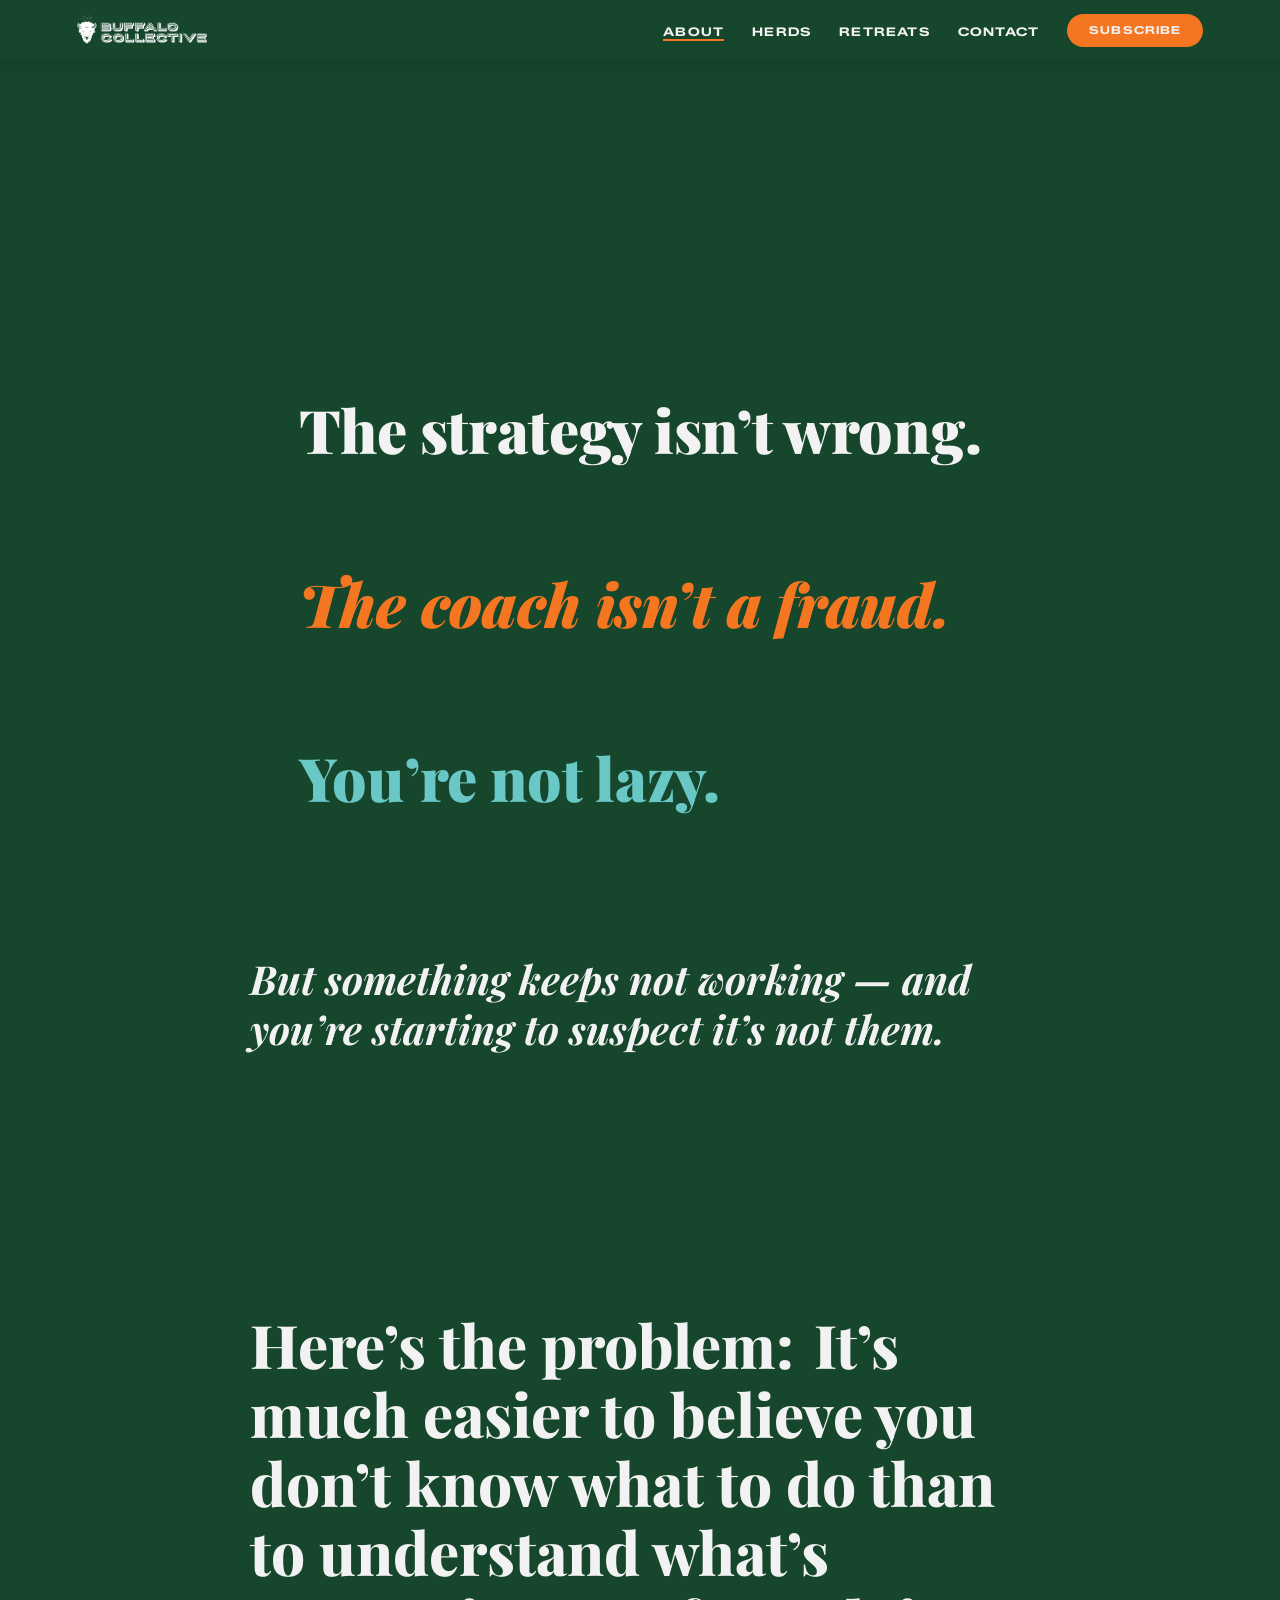
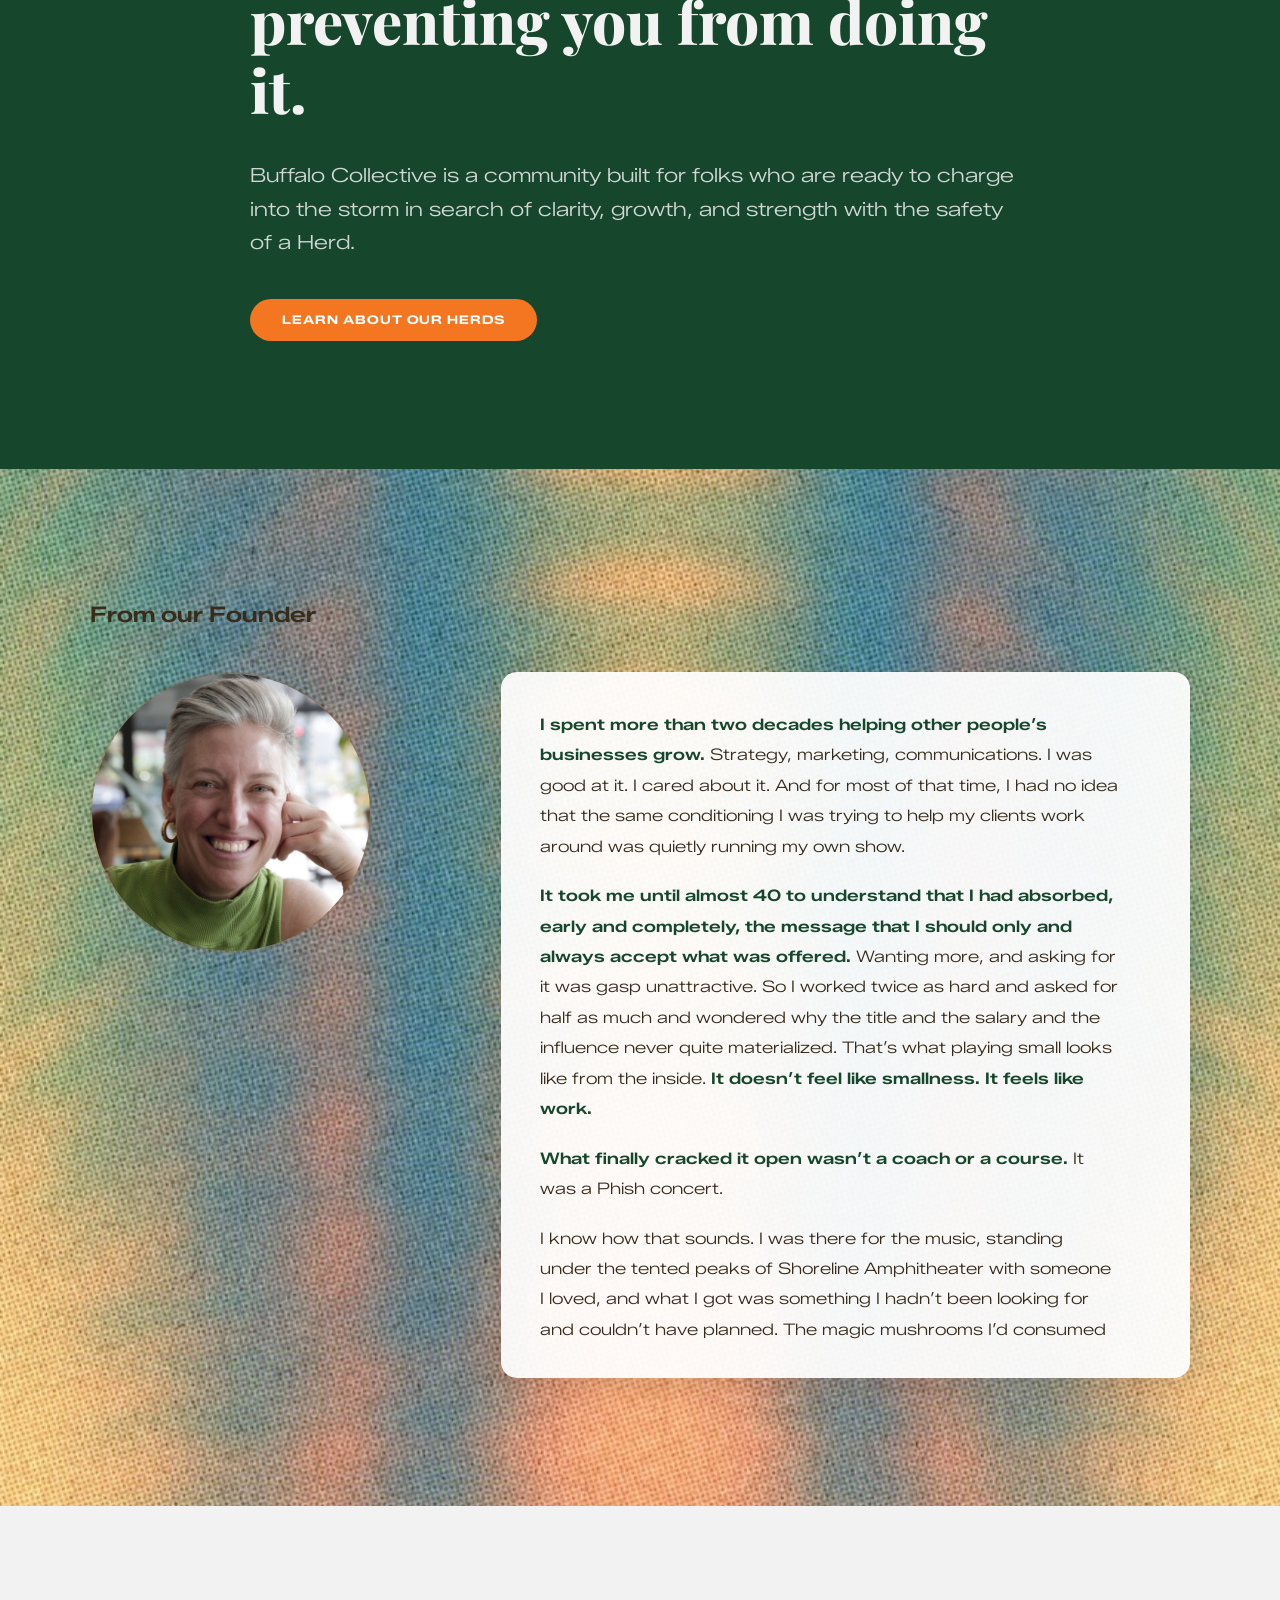
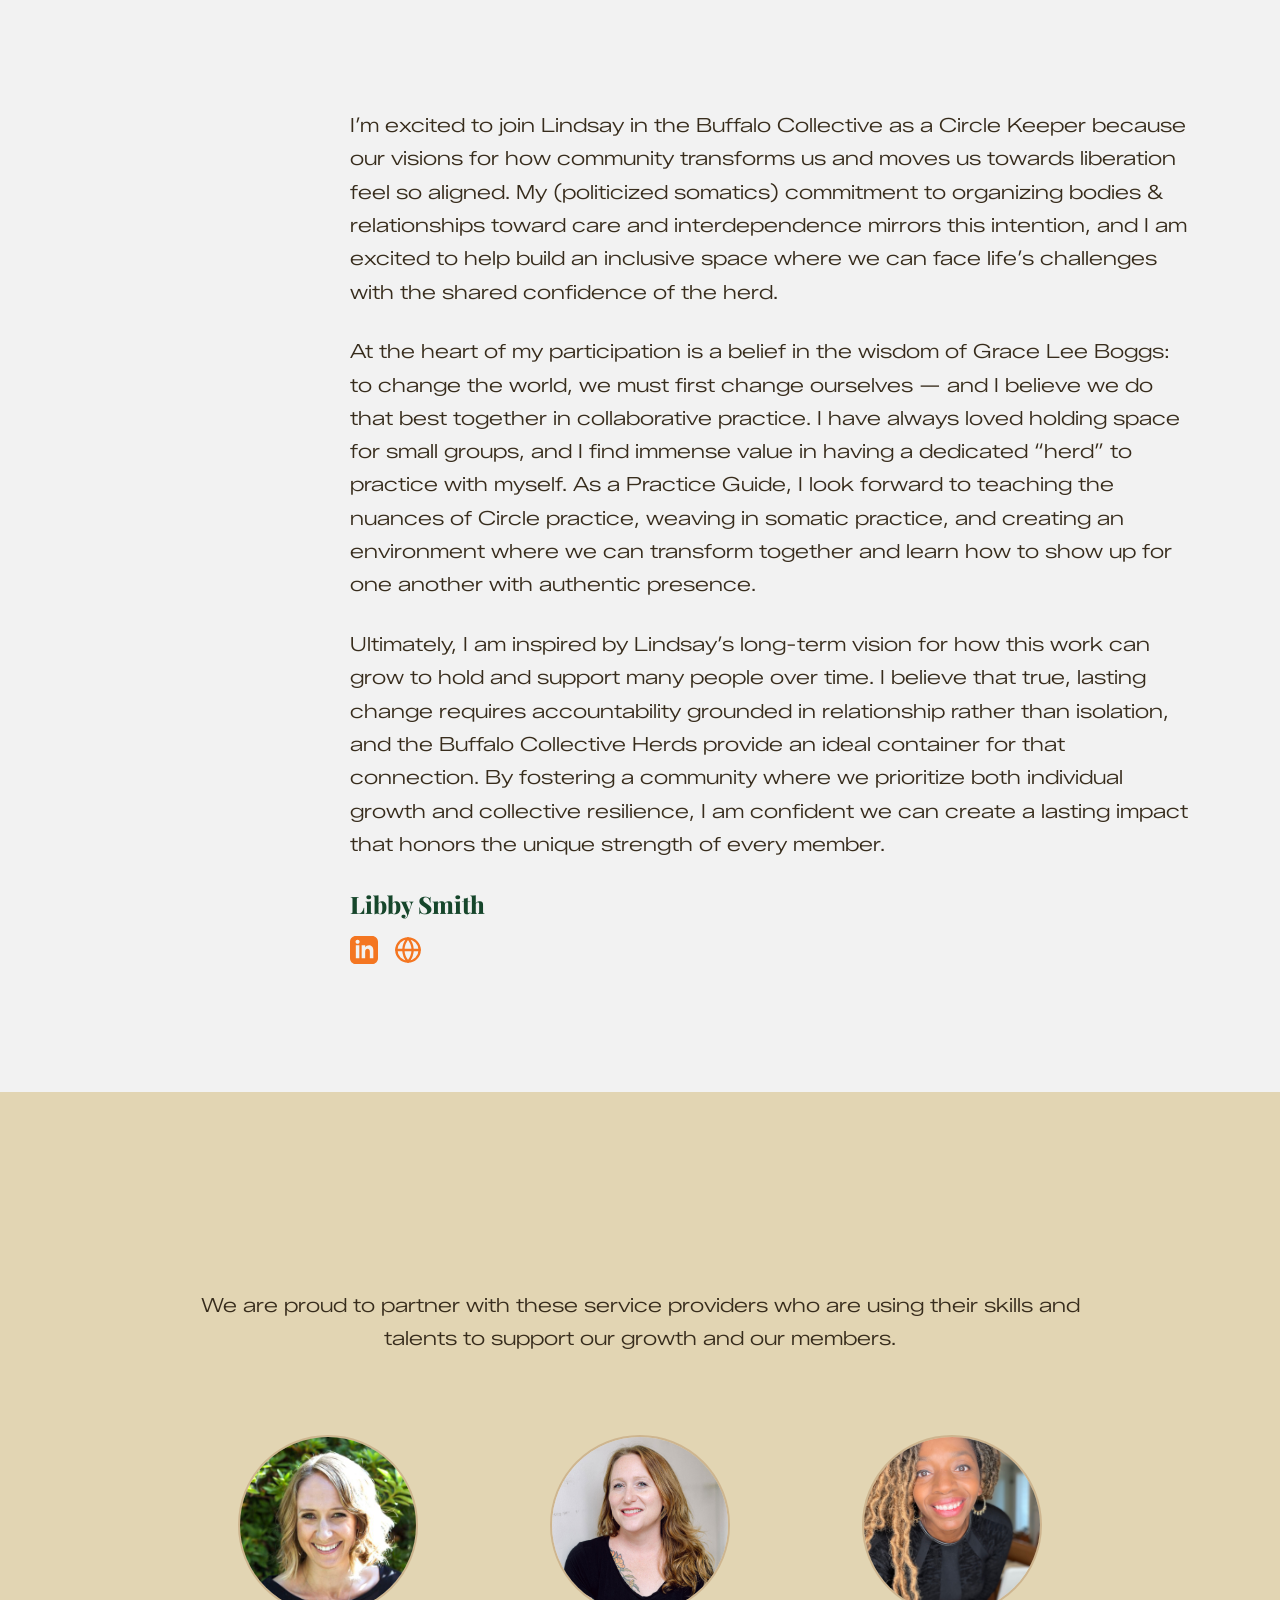
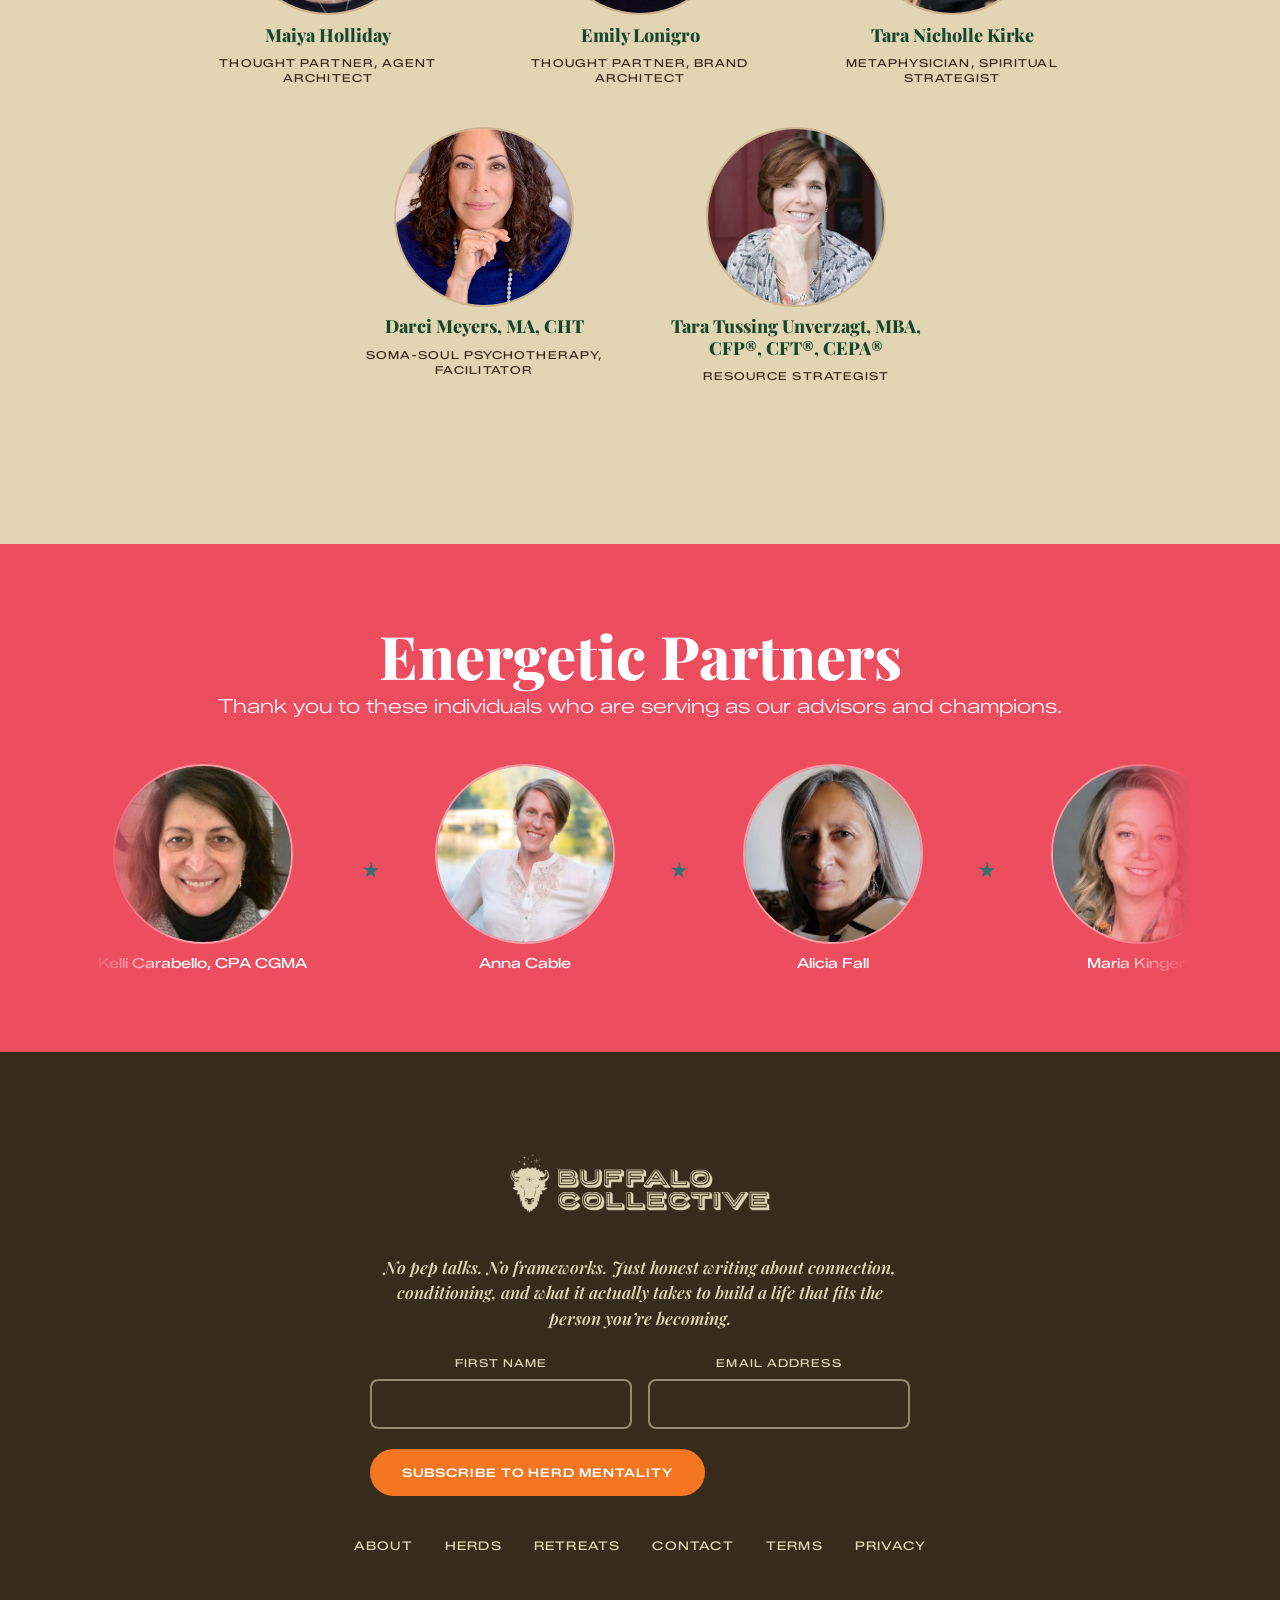
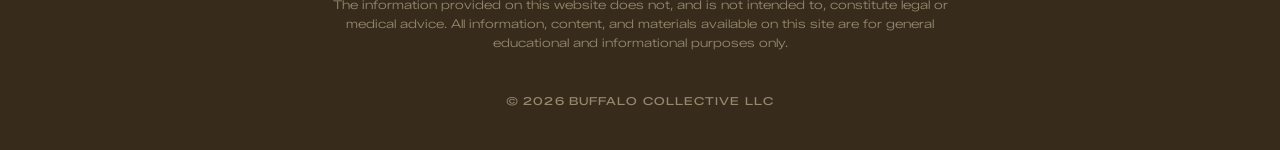
==== commit 32f045af: "Fix WAVE "possible heading" errors across all pages Promote large italic/headline <p> tags to proper" ====
--- a/about.html
+++ b/about.html
@@ -58,9 +58,9 @@
          ============================================================ -->
     <section class="section bg-green" style="min-height: 100vh; padding-top: clamp(140px, 16vh, 220px); padding-bottom: clamp(60px, 10vh, 140px); display: flex; flex-direction: column; justify-content: flex-end;">
       <div class="container flow-lg">
-        <p class="t-headline about-quote about-quote--1" style="color: var(--offwhite);">The strategy isn&rsquo;t wrong.</p>
-        <p class="t-headline about-quote about-quote--2" style="font-style: italic; color: var(--orange);">The coach isn&rsquo;t a fraud.</p>
-        <p class="t-headline about-quote about-quote--3" style="color: var(--teal);">You&rsquo;re not lazy.</p>
+        <h2 class="t-headline about-quote about-quote--1" style="color: var(--offwhite);">The strategy isn&rsquo;t wrong.</h2>
+        <h2 class="t-headline about-quote about-quote--2" style="font-style: italic; color: var(--orange);">The coach isn&rsquo;t a fraud.</h2>
+        <h2 class="t-headline about-quote about-quote--3" style="color: var(--teal);">You&rsquo;re not lazy.</h2>
       </div>
     </section>
 
@@ -71,9 +71,9 @@
          ============================================================ -->
     <section class="section bg-green" style="padding-top: clamp(40px, 6vh, 80px);">
       <div class="container">
-        <p class="t-italic c-sand reveal-scale">
+        <h2 class="t-italic c-sand reveal-scale">
           But something keeps not working &mdash; and you&rsquo;re starting to suspect it&rsquo;s not them.
-        </p>
+        </h2>
       </div>
     </section>
 
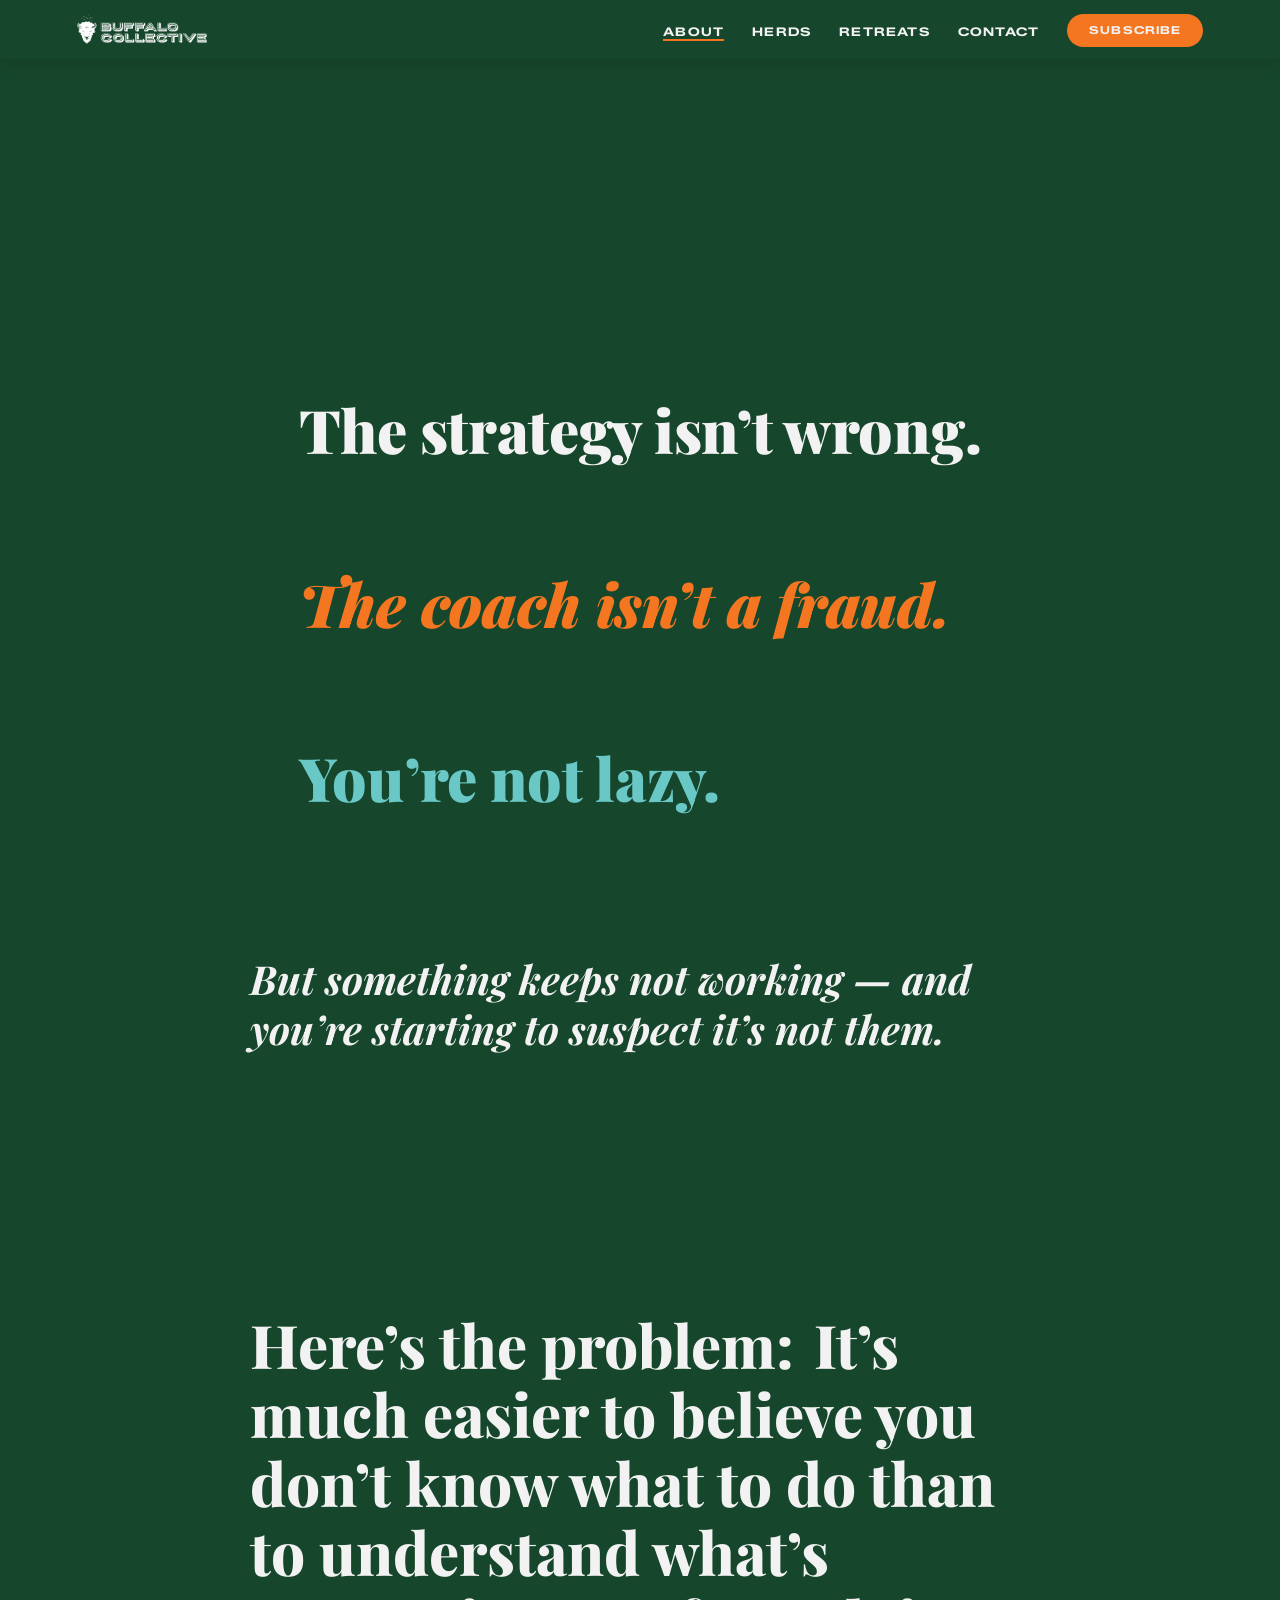
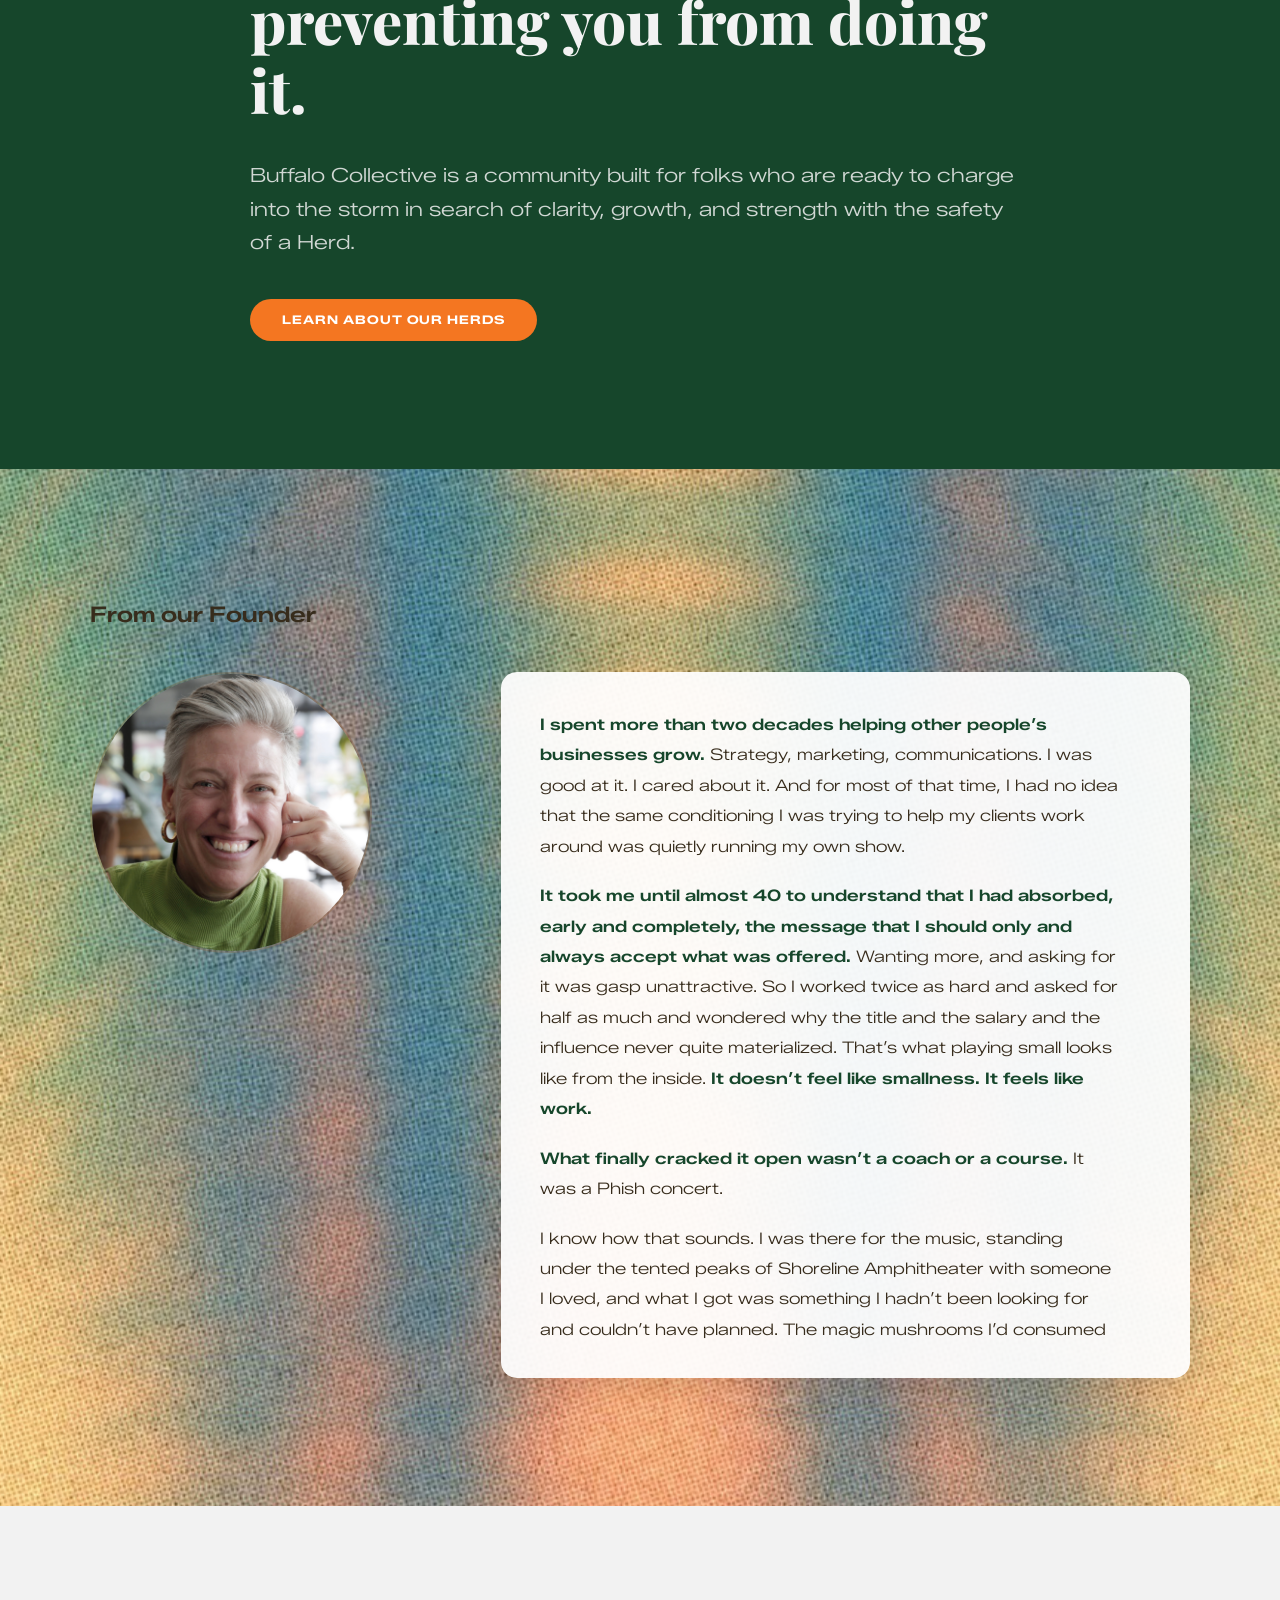
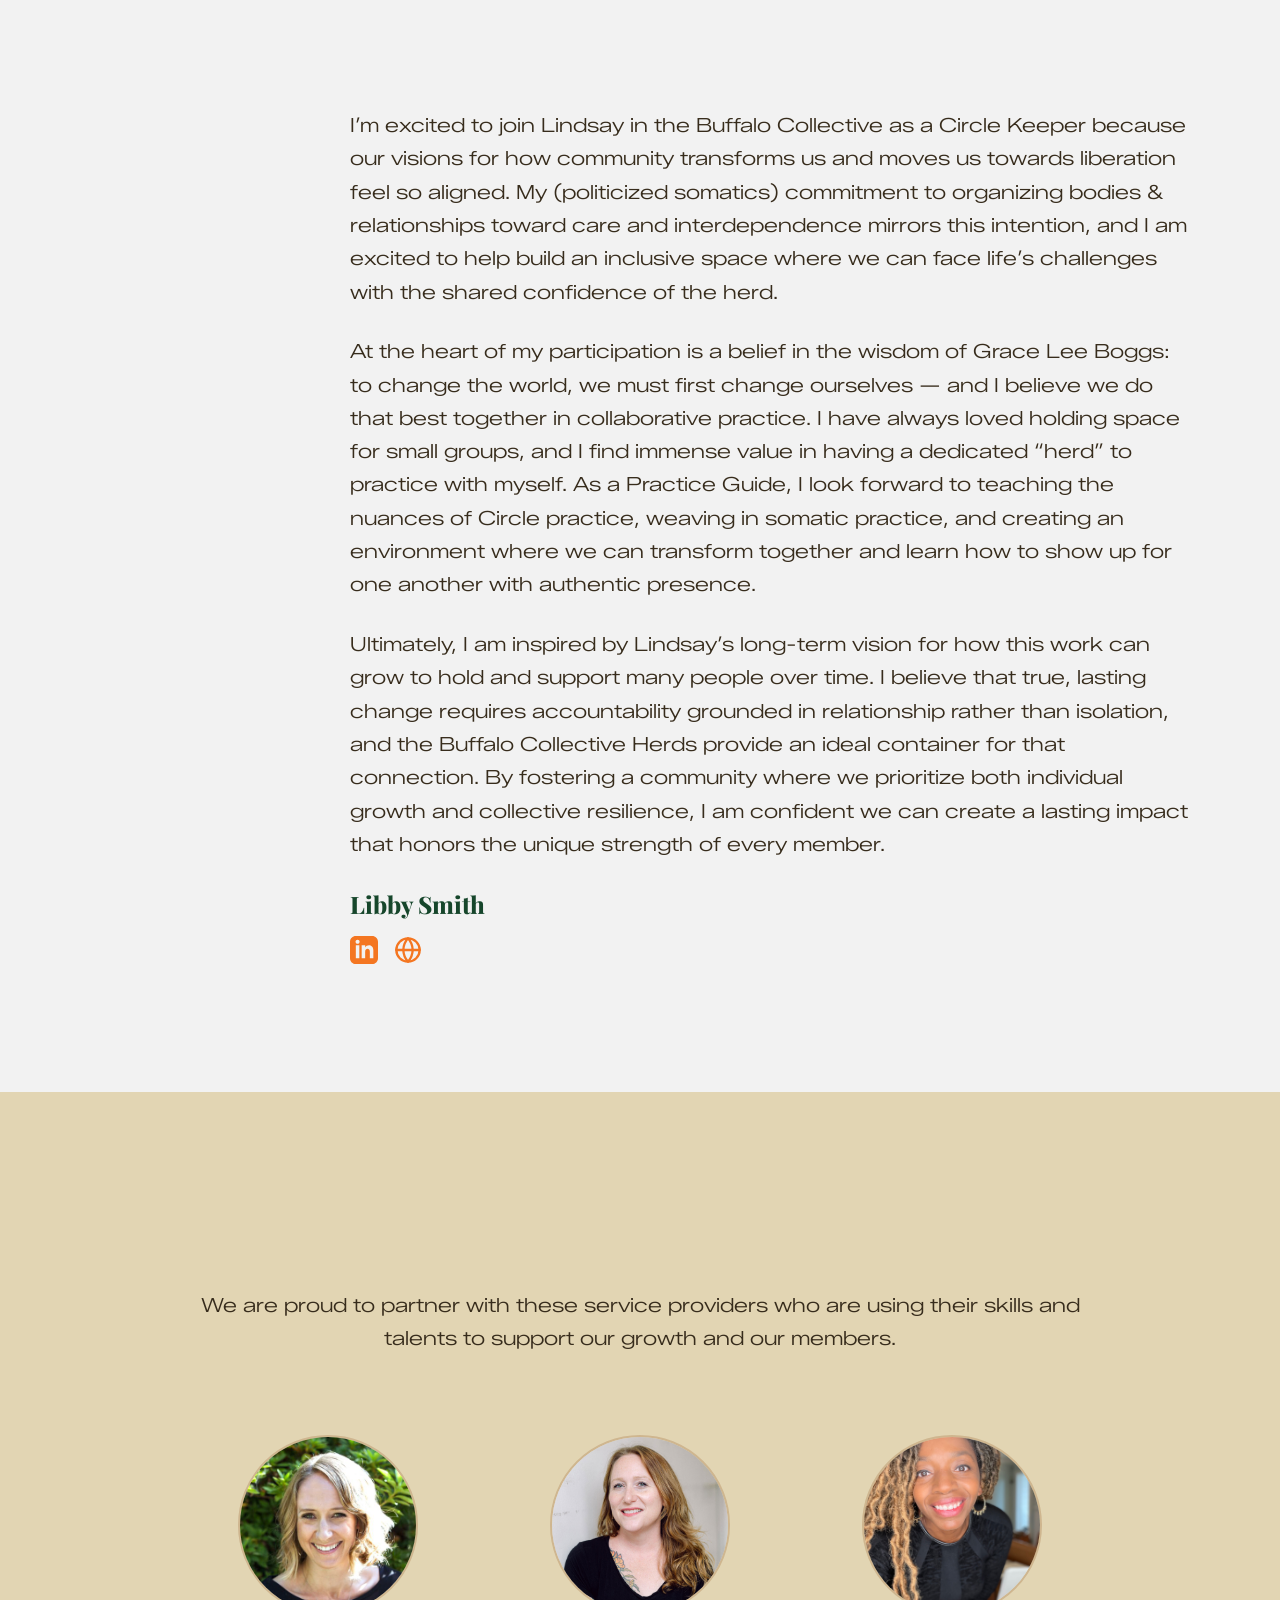
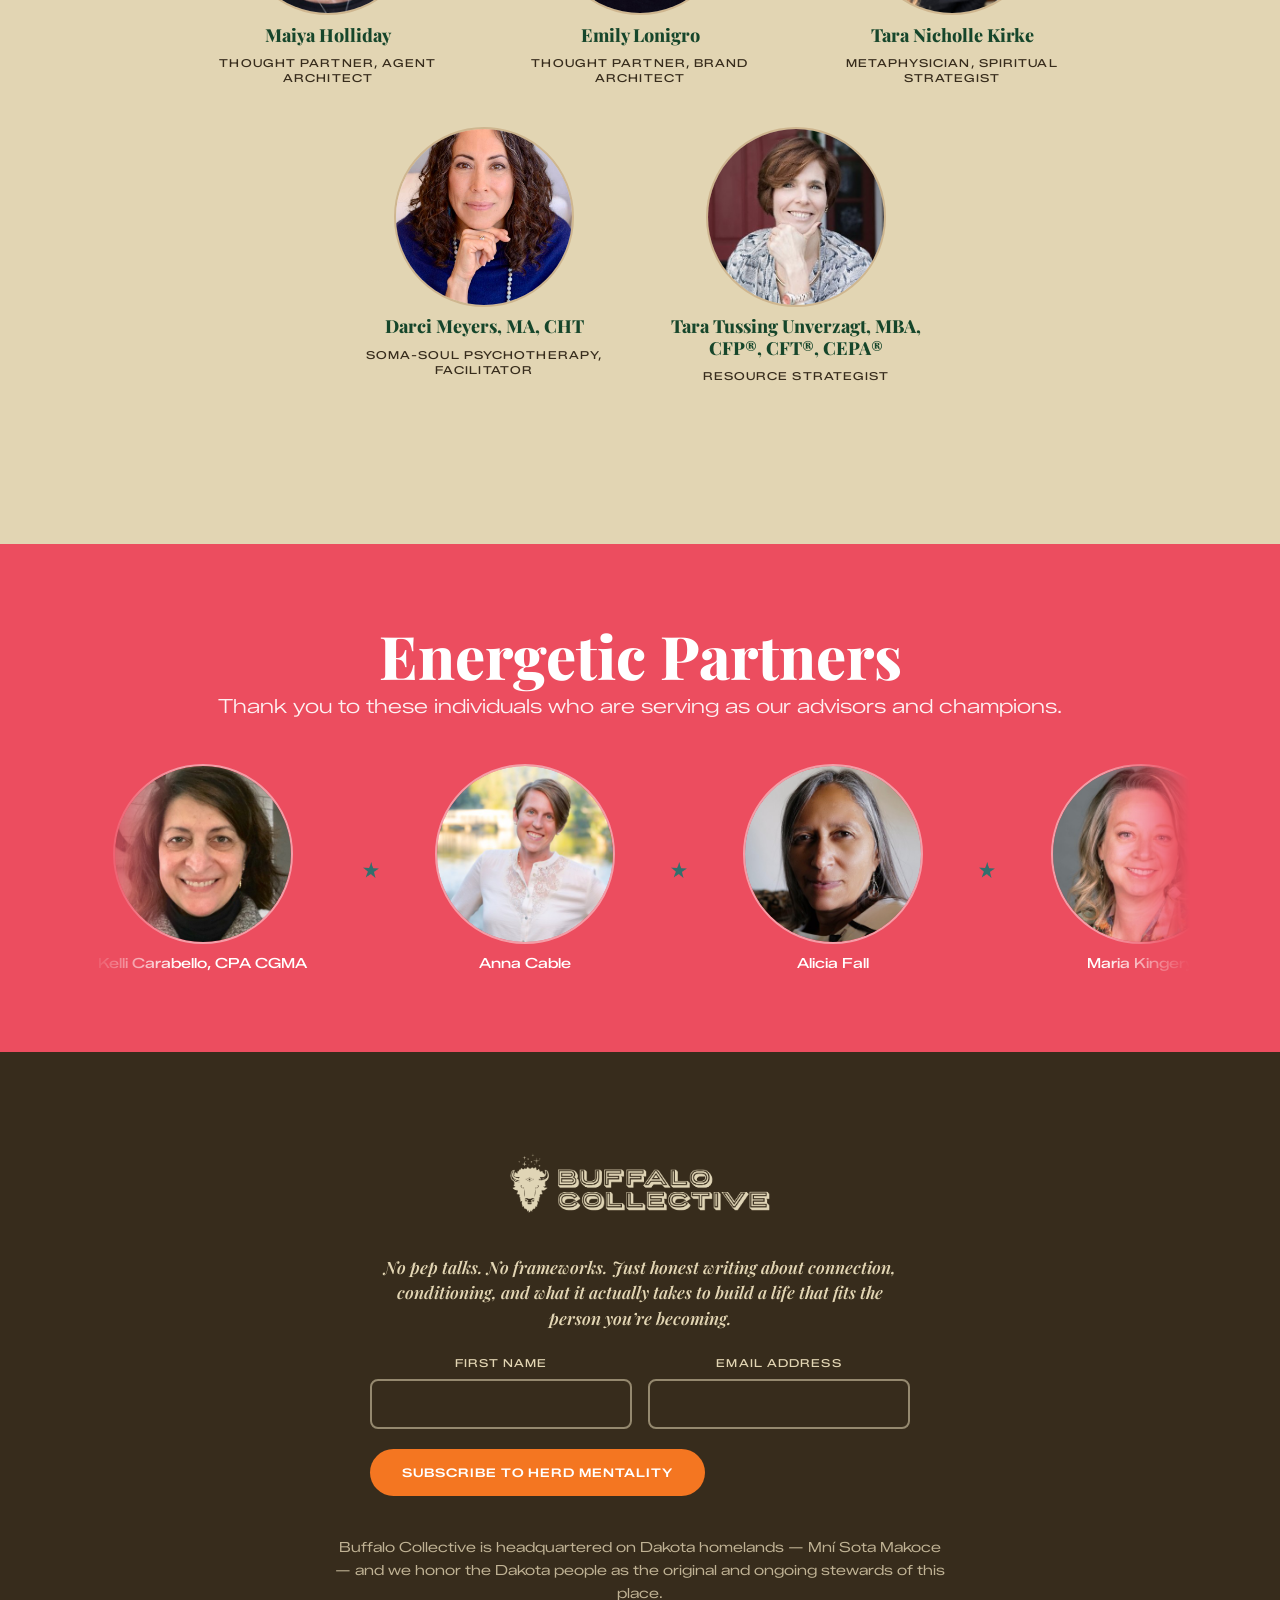
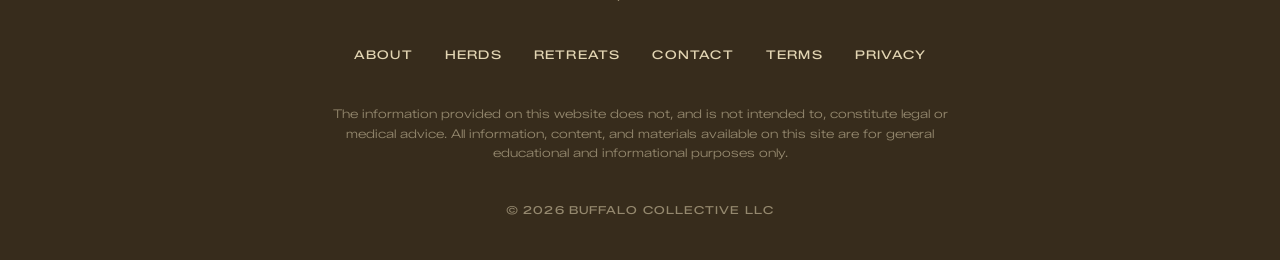
==== commit 326ca141: "Production polish: analytics, social card, mobile stability, content - Add Fathom analytics tag to a" ====
--- a/about.html
+++ b/about.html
@@ -9,7 +9,13 @@
   <meta property="og:title" content="About Buffalo Collective">
   <meta property="og:description" content="Buffalo Collective was built to close the integration gap — the space between a transformative experience and lasting change. Learn about Lindsay, Libby, and the team.">
   <meta property="og:url" content="https://buffalocollective.co/about.html">
-  <meta property="og:image" content="https://buffalocollective.co/assets/images/logo/emerald-full-logo.png">
+  <meta property="og:type" content="website">
+  <meta property="og:image" content="https://buffalocollective.co/assets/images/og-card.png">
+  <meta property="og:image:width" content="1200">
+  <meta property="og:image:height" content="630">
+  <meta property="og:image:alt" content="Buffalo Collective">
+  <meta name="twitter:card" content="summary_large_image">
+  <meta name="twitter:image" content="https://buffalocollective.co/assets/images/og-card.png">
   <link rel="canonical" href="https://buffalocollective.co/about.html">
   <link rel="icon" type="image/png" href="assets/images/logo/emerald-buffalo-face.png">
   <link rel="icon" type="image/png" href="assets/images/logo/emerald-buffalo-face.png" media="(prefers-color-scheme: light)">
@@ -161,7 +167,7 @@
          SECTION 3 — Meet our Integration Specialist (Libby)
          Background: off-white
          ============================================================ -->
-    <section class="section bg-offwhite">
+    <section class="section bg-offwhite" id="libby" style="scroll-margin-top: 90px;">
       <div class="container container--wide">
         <p class="reveal-left" style="margin-bottom: 1.5rem; color: var(--rust); font-weight: 600; font-size: calc(var(--sz-body) + 2px);">Meet our Integration Specialist</p>
 
@@ -382,6 +388,10 @@
       </script>
     </div>
 
+    <p class="footer-land">
+      Buffalo Collective is headquartered on Dakota homelands &mdash; Mn&iacute; Sota Makoce &mdash; and we honor the Dakota people as the original and ongoing stewards of this place.
+    </p>
+
     <nav class="footer-nav" aria-label="Footer">
       <a href="about.html">About</a>
       <a href="herds.html">Herds</a>
--- a/style.css
+++ b/style.css
@@ -571,6 +571,9 @@
   z-index: 1;
   pointer-events: none;
 }
+/* Stronger wash (20%) for sections with body copy sitting directly
+   over the texture — improves legibility on those specific heroes. */
+.texture-section--dim::after { opacity: 0.20; }
 
 /* Default text color over textures — set on the section so children inherit.
    Specific color helpers (.c-orange, .c-teal, etc.) on any descendant still
@@ -944,11 +947,12 @@
 @media (max-width: 768px) {
   .buffalo-split { grid-template-columns: 1fr; gap: 1.5rem; }
   /* On mobile, flatten the .flow wrapper inside buffalo-split so its
-     children become direct grid items, then push any h3 (the "Wisdom
-     and strength…" statement) to load AFTER the buffalo. */
+     children become direct grid items, then push the statement heading
+     (the "Wisdom and strength…" line) to load AFTER the buffalo. */
   .buffalo-split > .flow { display: contents; }
   .buffalo-split > .flow > * { order: 1; }
   .buffalo-split__buffalo { order: 2; }
+  .buffalo-split > .flow > h2,
   .buffalo-split > .flow > h3 { order: 3; }
 }
 
@@ -1378,6 +1382,17 @@
   transition: color 200ms ease;
 }
 .footer-nav a:hover { color: var(--orange); }
+/* Land acknowledgment — visual weight sits between the footer nav
+   (full sand, 500) and the disclaimer (55% sand, 300). */
+.footer-land {
+  max-width: 620px;
+  margin: 0 auto;
+  font-size: 14px;
+  line-height: 1.65;
+  color: rgba(226,213,179,0.8);
+  font-weight: 400;
+}
+
 .footer-disclaimer {
   max-width: 640px;
   margin: 0 auto;
@@ -1698,3 +1713,43 @@
   .snap-container { scroll-snap-type: none; height: auto; overflow: visible; }
   .snap-slide { height: auto; min-height: 60vh; }
 }
+
+/* ===================================================================
+   NUCLEAR: kill ALL text/entrance animation on mobile-sized viewports.
+   Mobile browser URL bars resize the viewport on scroll, which makes
+   scroll-driven + reverse-on-scroll motion thrash. Below 768px every
+   animated element renders in its final, static state — no entrances,
+   no parallax, no scroll-driven highlight. Independent of JS.
+   =================================================================== */
+@media (max-width: 768px) {
+  .reveal,
+  .reveal-left,
+  .reveal-right,
+  .reveal-scale,
+  .reveal-emphasis,
+  .reveal-stagger > *,
+  .buffalo-animate,
+  .team-star,
+  .ticker-track,
+  .texture-bg,
+  .snap-slide__quote,
+  .star-scatter img,
+  .about-quote,
+  .hero-rise,
+  .hero-intro__inner,
+  .hero-intro__logo,
+  .hero-intro__tagline {
+    animation: none !important;
+    transition: none !important;
+    transform: none !important;
+    opacity: 1 !important;
+  }
+  /* Highlight sweep: render pre-filled instead of scrubbing on scroll.
+     (Kept separate so .texture-bg keeps background-size: cover and
+     doesn't get stretched.) */
+  .highlight-reveal {
+    animation: none !important;
+    transition: none !important;
+    background-size: 100% 105% !important;
+  }
+}
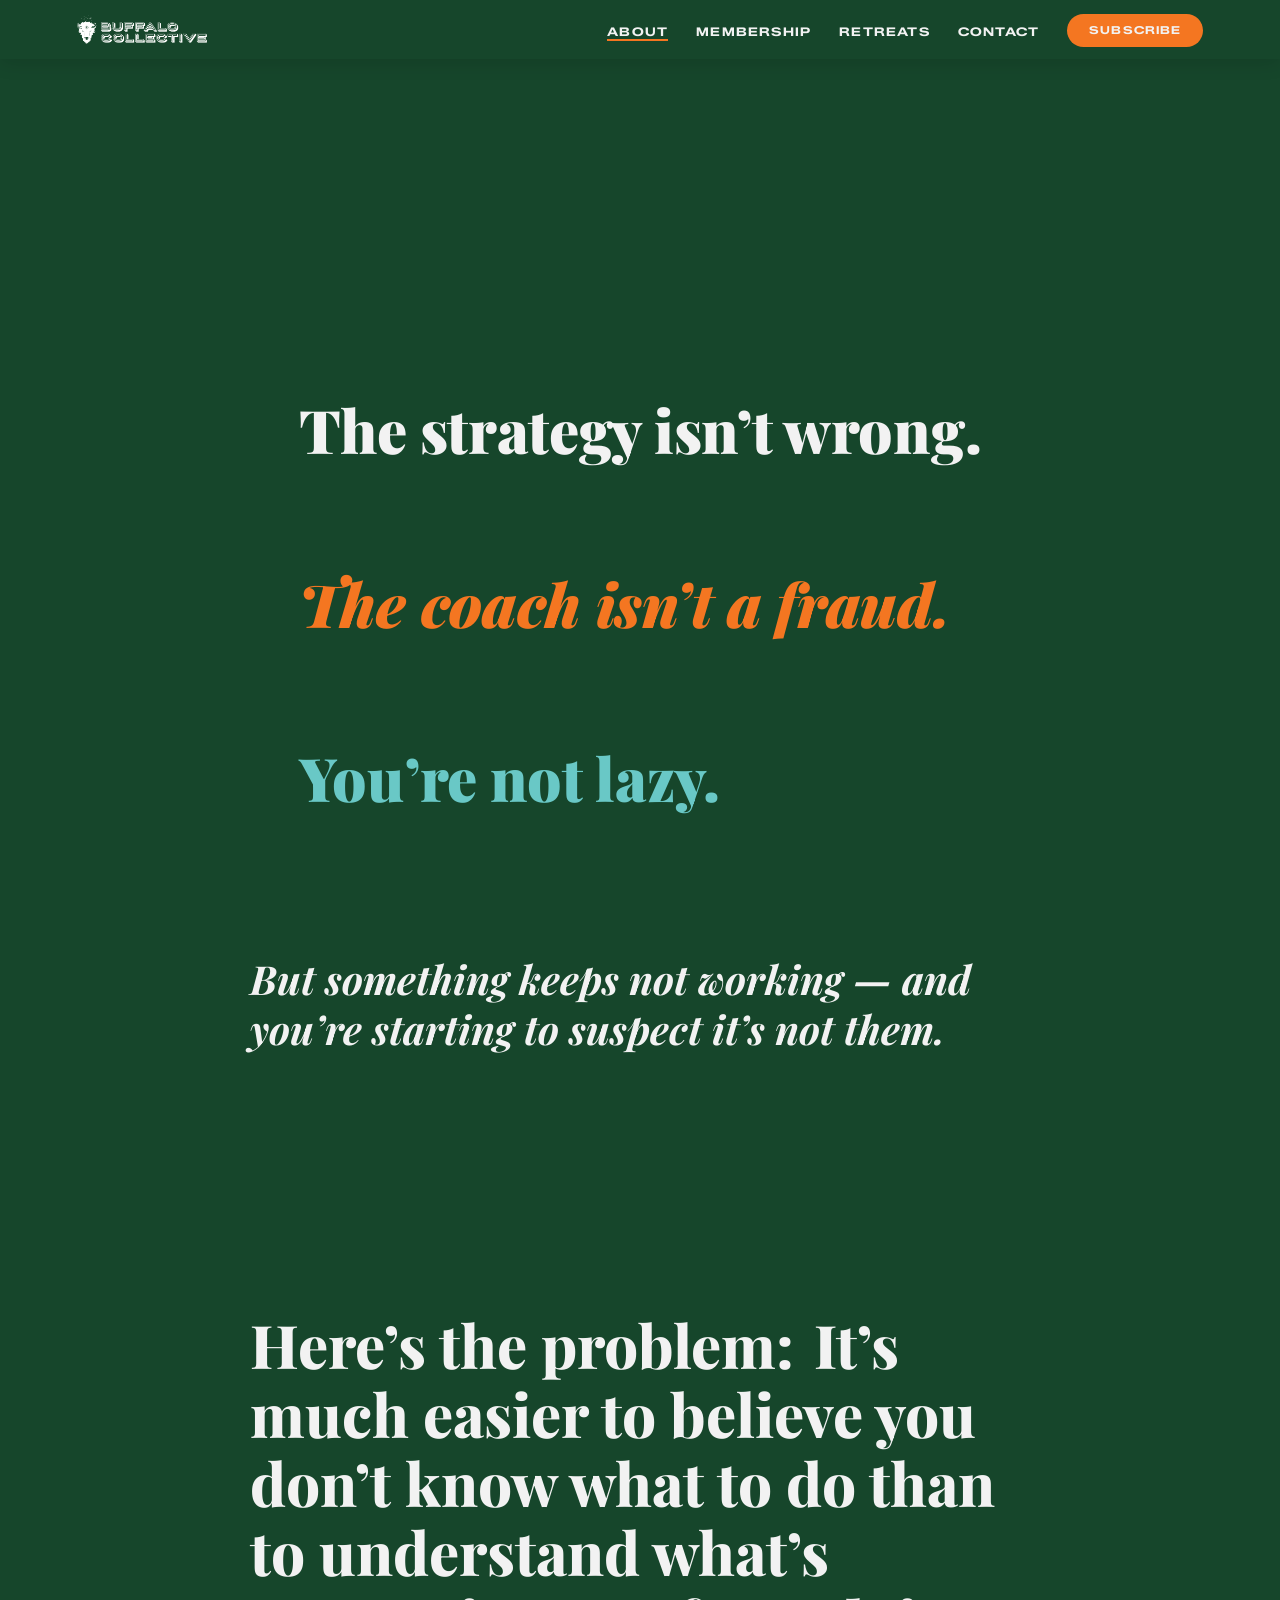
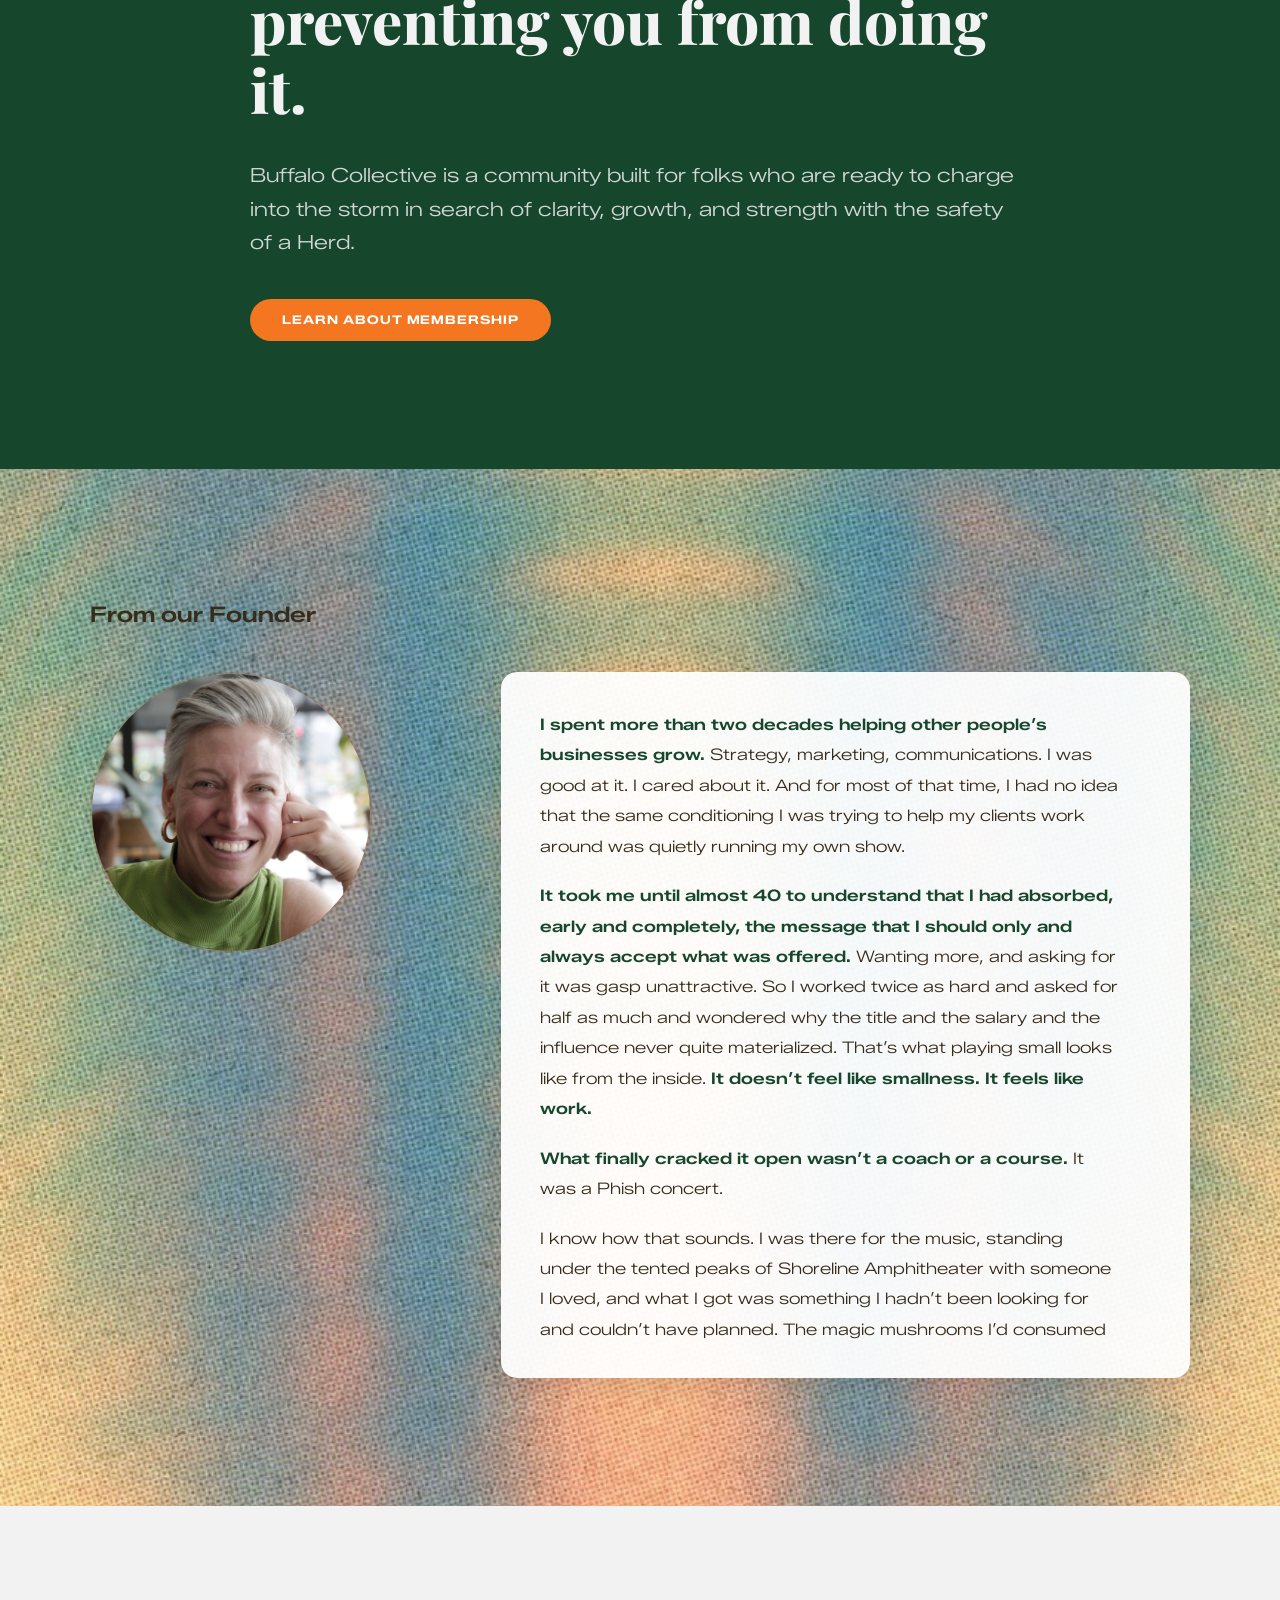
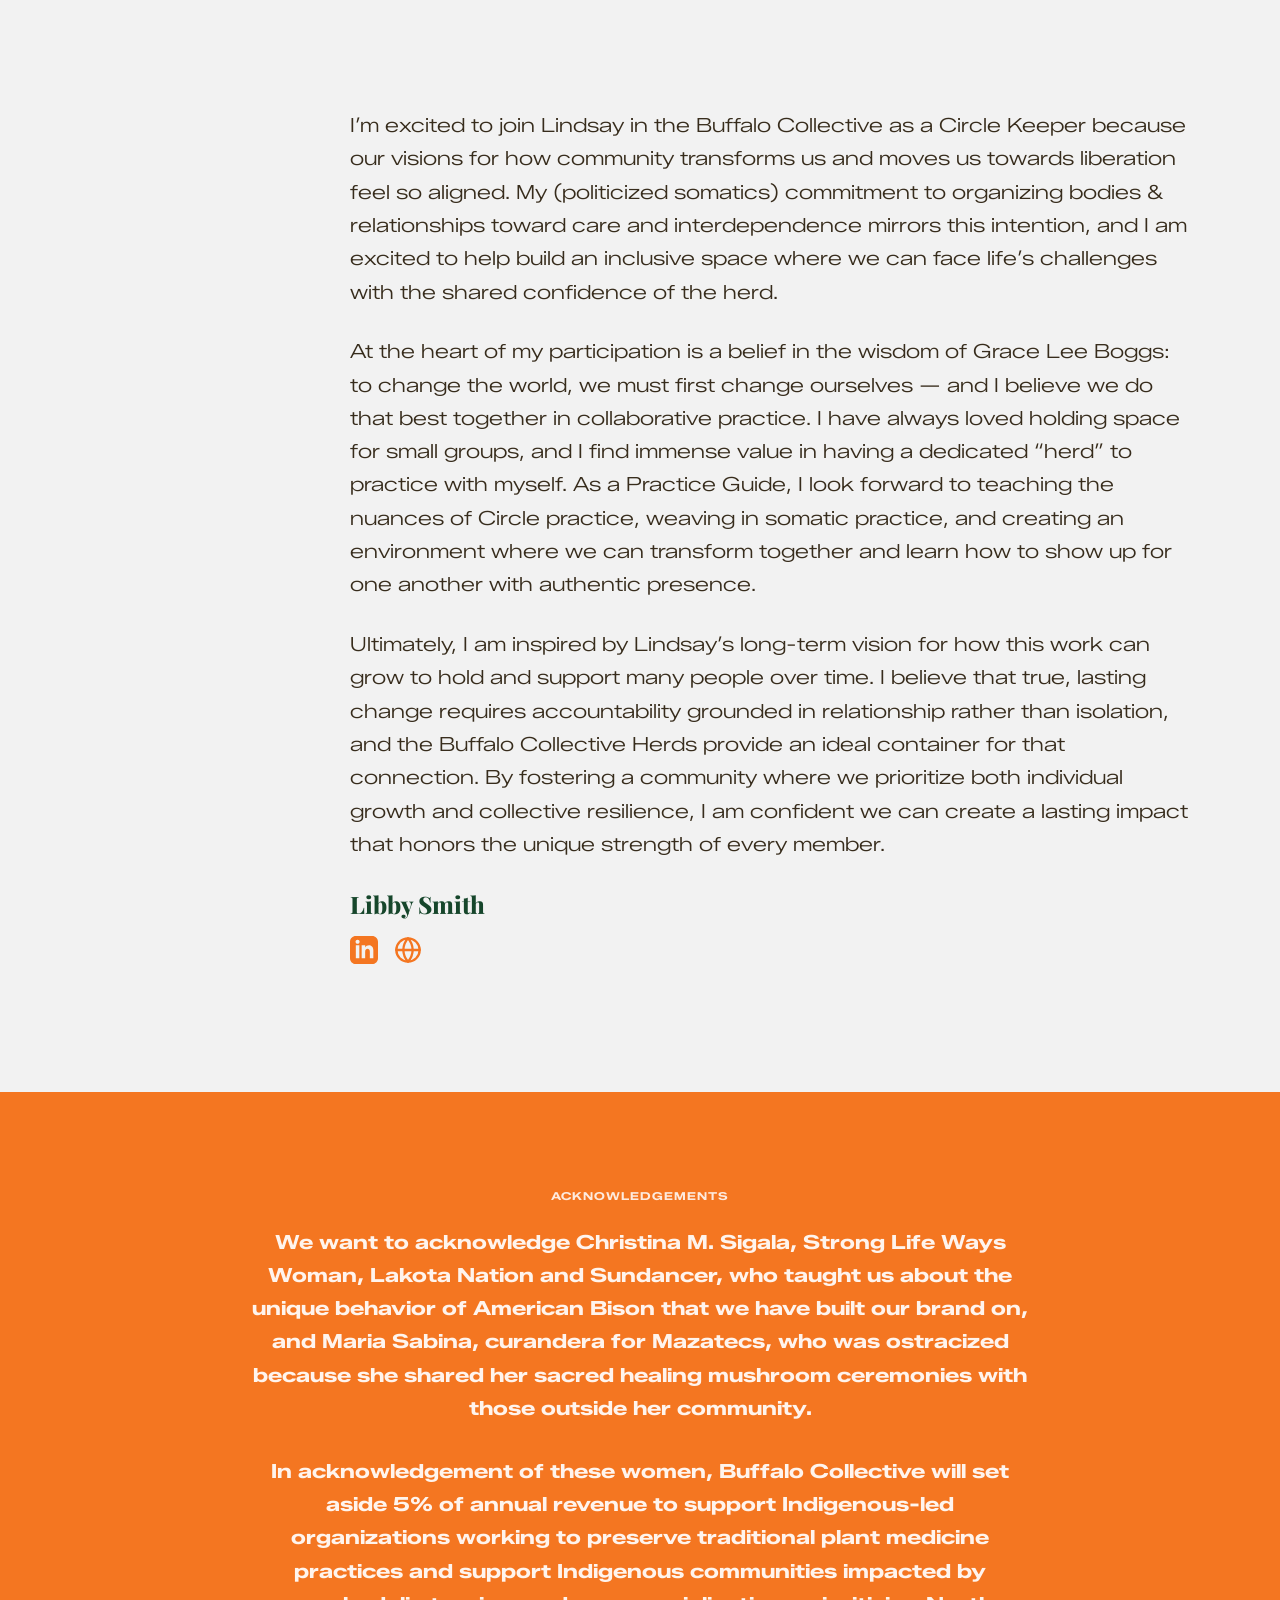
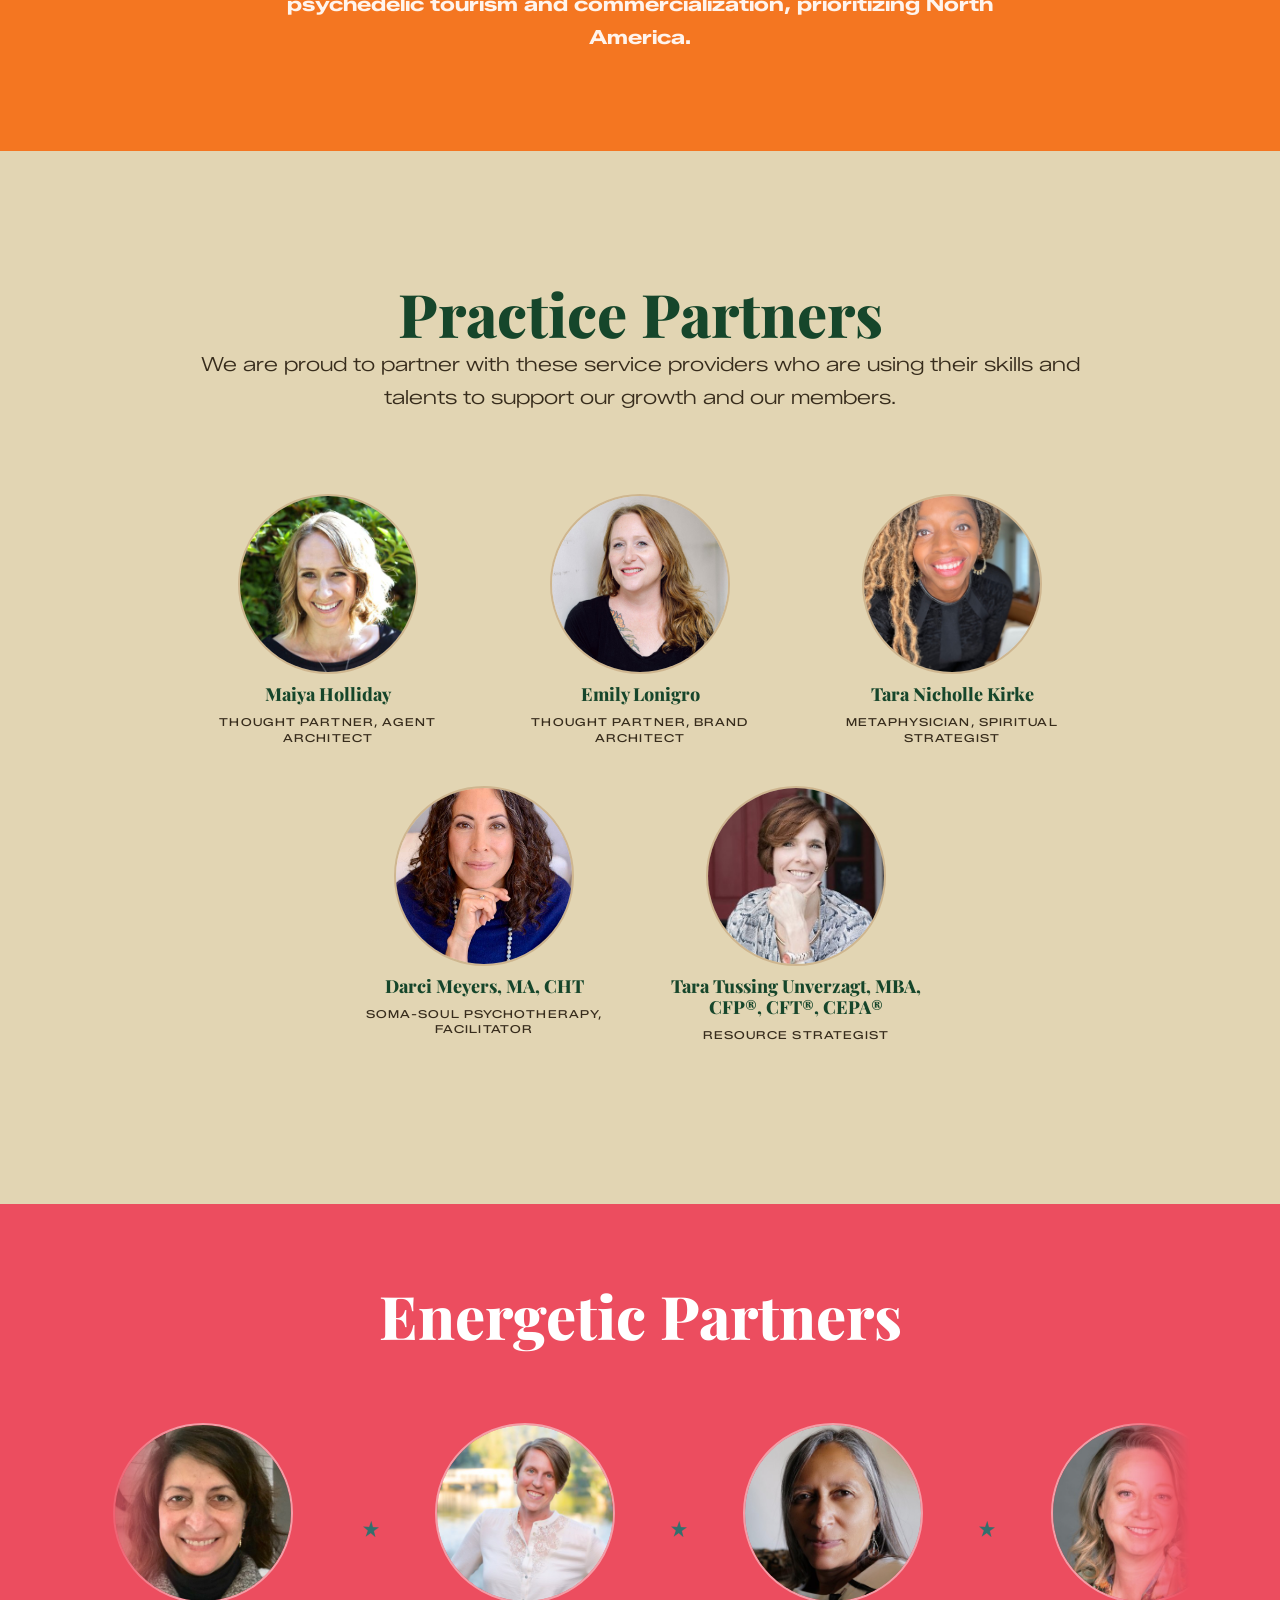
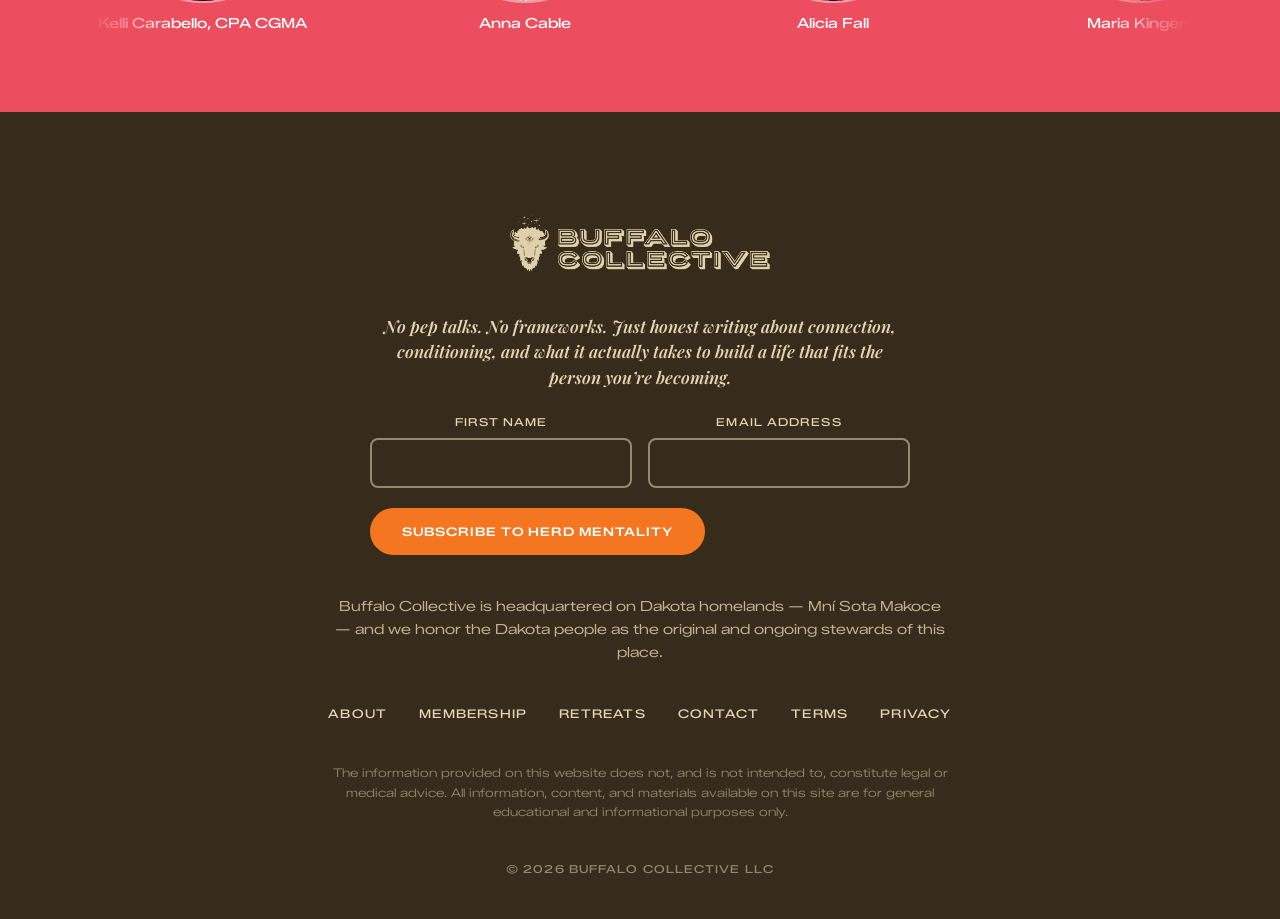
==== commit 52cbb9ca: "Membership overhaul: rename Herds, copy + animation rework across all pages Global. Renamed /herds →" ====
--- a/about.html
+++ b/about.html
@@ -44,7 +44,7 @@
     </a>
     <ul class="nav-links" role="list" id="nav-links">
       <li><a href="about.html">About</a></li>
-      <li><a href="herds.html">Herds</a></li>
+      <li><a href="membership.html">Membership</a></li>
       <li><a href="retreats.html">Retreats</a></li>
       <li><a href="contact.html">Contact</a></li>
       <li><a href="#footer-subscribe" class="btn btn-primary">Subscribe</a></li>
@@ -97,7 +97,7 @@
           Buffalo Collective is a community built for folks who are ready to charge into the storm in search of clarity, growth, and strength with the safety of a Herd.
         </p>
         <div class="cta-row">
-          <a href="herds.html" class="btn btn-primary">Learn about our Herds</a>
+          <a href="membership.html" class="btn btn-primary">Learn about Membership</a>
         </div>
       </div>
     </section>
@@ -210,7 +210,23 @@
     </section>
 
     <!-- ============================================================
-         SECTION 4 — Partners in Practice
+         SECTION 4 — Acknowledgements
+         Background: orange. Styled as a testimonial — no star scatter.
+         ============================================================ -->
+    <section class="section section--tight bg-orange">
+      <blockquote class="container reveal-emphasis" style="text-align: center;">
+        <p class="t-label" style="color: rgba(255,255,255,0.85); margin-bottom: 1.25rem;">Acknowledgements</p>
+        <p class="t-body" style="max-width: 62ch; margin: 0 auto;">
+          We want to acknowledge Christina M. Sigala, Strong Life Ways Woman, Lakota Nation and Sundancer, who taught us about the unique behavior of American Bison that we have built our brand on, and Maria Sabina, curandera for Mazatecs, who was ostracized because she shared her sacred healing mushroom ceremonies with those outside her community.
+        </p>
+        <p class="t-body" style="max-width: 62ch; margin: 1.5em auto 0;">
+          In acknowledgement of these women, Buffalo Collective will set aside 5% of annual revenue to support Indigenous-led organizations working to preserve traditional plant medicine practices and support Indigenous communities impacted by psychedelic tourism and commercialization, prioritizing North America.
+        </p>
+      </blockquote>
+    </section>
+
+    <!-- ============================================================
+         SECTION 5 — Partners in Practice
          Background: sand
          Animated stars scatter around the grid via JS (initTeamStars).
          ============================================================ -->
@@ -360,6 +376,10 @@
               firstName: form.firstName.value.trim(),
               email: form.email.value.trim(),
             };
+            try {
+              const utmSource = sessionStorage.getItem("bc_utm_source");
+              if (utmSource) data.source = utmSource;
+            } catch (e) { /* sessionStorage unavailable */ }
             try {
               const res = await fetch("/.netlify/functions/subscribe", {
                 method: "POST",
@@ -394,7 +414,7 @@
 
     <nav class="footer-nav" aria-label="Footer">
       <a href="about.html">About</a>
-      <a href="herds.html">Herds</a>
+      <a href="membership.html">Membership</a>
       <a href="retreats.html">Retreats</a>
       <a href="contact.html">Contact</a>
       <a href="terms.html">Terms</a>
--- a/style.css
+++ b/style.css
@@ -92,6 +92,30 @@
 
 strong, b { font-weight: 600; }
 
+/* Universal rust scrollbar — the page and every in-container scroll
+   area, for one consistent look. Background-agnostic (no light/dark
+   inset) so it reads correctly on green, brown, sand, and white. */
+* {
+  scrollbar-width: thin;
+  scrollbar-color: var(--rust) rgba(146, 89, 36, 0.22);
+}
+::-webkit-scrollbar {
+  width: 10px;
+  height: 10px;
+}
+::-webkit-scrollbar-track {
+  background: rgba(146, 89, 36, 0.22);
+  border-radius: 5px;
+}
+::-webkit-scrollbar-thumb {
+  background: var(--rust);
+  border-radius: 5px;
+  min-height: 40px;
+}
+::-webkit-scrollbar-thumb:hover {
+  background: var(--brown);
+}
+
 .visually-hidden {
   position: absolute !important;
   width: 1px; height: 1px;
@@ -264,10 +288,14 @@
   border: none;
   cursor: pointer;
   line-height: 1;
-  transition: opacity 200ms ease, transform 200ms ease, background 200ms ease, color 200ms ease;
+  transition: filter 200ms ease, transform 200ms ease, background 200ms ease, color 200ms ease, border-color 200ms ease, text-decoration-color 200ms ease;
   white-space: nowrap;
 }
-.btn:hover  { opacity: 0.92; }
+/* Hover: darken filled buttons + add subtle underline as an extra
+   interactivity cue. Underline is rendered with a transparent color
+   off-hover so the transition fades it in smoothly. */
+.btn { text-decoration: underline; text-decoration-color: transparent; text-underline-offset: 4px; text-decoration-thickness: 1.5px; }
+.btn:hover  { filter: brightness(0.92); text-decoration-color: currentColor; }
 .btn:active { transform: scale(0.985); }
 
 .btn-primary { background: var(--orange); color: #fff; font-weight: 700; }
@@ -280,6 +308,10 @@
   color: var(--green);
   border-color: var(--green);
 }
+/* Ghost button hover: fill its border (color shift) in addition to the
+   underline, since brightness change alone is too subtle on a transparent bg. */
+.btn-ghost:hover            { border-color: rgba(242,242,242,0.85); }
+.btn-ghost.btn--on-light:hover { border-color: var(--orange); color: var(--orange); }
 
 
 /* 6. Navigation ======================================================= */
@@ -338,10 +370,13 @@
   letter-spacing: 0.1em;
   text-transform: uppercase;
   color: var(--offwhite);
-  text-decoration: none;
-  transition: opacity 200ms ease;
-}
-.nav-links a:hover { opacity: 0.75; }
+  text-decoration: underline;
+  text-decoration-color: transparent;
+  text-underline-offset: 6px;
+  text-decoration-thickness: 1.5px;
+  transition: text-decoration-color 200ms ease, opacity 200ms ease;
+}
+.nav-links a:not(.btn):hover { text-decoration-color: currentColor; }
 .nav-links a.is-active { box-shadow: 0 2px 0 0 var(--orange); }
 .nav-links .btn { padding: 11px 22px; font-size: 11px; }
 
@@ -471,11 +506,8 @@
   font-size: var(--sz-display);
   line-height: 1.05;
   opacity: 0;
-  /* Off-screen entrances. Longer durations so motion stays smooth.
-     Delay = slide snaps first, then the quote travels in. */
-  transition:
-    opacity 700ms ease 450ms,
-    transform 1400ms cubic-bezier(0.22, 1, 0.36, 1) 450ms;
+  /* Fade in only — no slide. */
+  transition: opacity 800ms ease 300ms;
 }
 .snap-slide__quote--italic { font-style: italic; font-weight: 900; }
 
@@ -524,20 +556,9 @@
   .snap-nav { display: none; }
 }
 
-/* Each quote enters from off-screen in a different direction.
-   Slide 1 drops a full viewport down (from above), 2 from the left
-   edge, 3 from the right edge. */
-.snap-slide:nth-child(1) .snap-slide__quote {
-  transform: translateY(-100vh);
-  transition:
-    opacity 800ms ease 300ms,
-    transform 1500ms cubic-bezier(0.22, 1, 0.36, 1) 300ms;
-}
-.snap-slide:nth-child(2) .snap-slide__quote { transform: translateX(-100vw); }
-.snap-slide:nth-child(3) .snap-slide__quote { transform: translateX(100vw); }
+/* Quotes fade in only — no directional slide. */
 .snap-slide.is-visible .snap-slide__quote {
   opacity: 1;
-  transform: none;
 }
 
 
@@ -559,21 +580,33 @@
    Exclude .texture-bg itself — it needs its own absolute positioning. */
 .texture-section > *:not(.texture-bg) { position: relative; z-index: 2; }
 
-/* Cream wash over the texture image, behind content.
-   NOTE: 10% is a light cosmetic tint, NOT a contrast-grade scrim —
-   it does not, on its own, bring text over textures to WCAG AA. */
+/* Cream wash over the texture image, behind content. */
 .texture-section::after {
   content: "";
   position: absolute;
   inset: 0;
   background: var(--offwhite);
-  opacity: 0.10;
+  opacity: 0.20;
   z-index: 1;
   pointer-events: none;
 }
-/* Stronger wash (20%) for sections with body copy sitting directly
+/* Stronger wash for sections with body copy sitting directly
    over the texture — improves legibility on those specific heroes. */
-.texture-section--dim::after { opacity: 0.20; }
+.texture-section--dim::after { opacity: 0.30; }
+
+/* No slide/movement on textured sections — fade in and stay. Override
+   directional reveals and the scale variant for any descendant. The
+   parallax JS is also disabled (see initParallax). */
+.texture-section .reveal-left,
+.texture-section .reveal-right,
+.texture-section .reveal-scale {
+  transform: none;
+}
+.texture-section .reveal-left.is-visible,
+.texture-section .reveal-right.is-visible,
+.texture-section .reveal-scale.is-visible {
+  transform: none;
+}
 
 /* Default text color over textures — set on the section so children inherit.
    Specific color helpers (.c-orange, .c-teal, etc.) on any descendant still
@@ -609,15 +642,14 @@
 
 /* 10. Animation utilities ============================================= */
 
-/* Scroll reveal — directional variants */
+/* Scroll reveal — directional variants.
+   Paragraph/body text fades in only (no translate) — easier on the eye.
+   Headings still keep directional motion via .reveal-left/-right/-scale. */
 .reveal {
   opacity: 0;
-  transform: translateY(24px);
-  transition:
-    opacity 700ms ease,
-    transform 800ms cubic-bezier(0.25, 0.46, 0.45, 0.94);
-}
-.reveal.is-visible { opacity: 1; transform: translateY(0); }
+  transition: opacity 700ms ease;
+}
+.reveal.is-visible { opacity: 1; }
 
 .reveal-left,
 .reveal-right,
@@ -627,8 +659,11 @@
     opacity 700ms ease,
     transform 850ms cubic-bezier(0.25, 0.46, 0.45, 0.94);
 }
-.reveal-left   { transform: translateX(-60px); }
-.reveal-right  { transform: translateX(60px); }
+/* Both directional variants rise from below — the side-to-side slides
+   were too active for paragraph reading and inconsistent with the rest
+   of the entrances on the site. */
+.reveal-left   { transform: translateY(40px); }
+.reveal-right  { transform: translateY(40px); }
 .reveal-scale  { transform: scale(0.86); }
 .reveal-left.is-visible,
 .reveal-right.is-visible,
@@ -637,6 +672,12 @@
   transform: none;
 }
 
+/* Paragraph/body text fades in only — no rise or scale. */
+p.reveal-left, p.reveal-right, p.reveal-scale,
+.t-body.reveal-left, .t-body.reveal-right, .t-body.reveal-scale {
+  transform: none;
+}
+
 /* About hero — three statements fly in on page load, each from a
    different direction. Subtle version of the home snap-quote pattern. */
 @keyframes about-quote-from-top {
@@ -674,18 +715,14 @@
   .hero-rise { animation: none; opacity: 1; }
 }
 
-/* Strong-emphasis reveal — bigger scale gap, longer travel,
-   slower curve. For statement moments like the orange testimonial. */
+/* Strong-emphasis reveal — testimonials and statement moments fade in
+   only (no scale/grow). Just a slower opacity curve for weight. */
 .reveal-emphasis {
   opacity: 0;
-  transform: scale(0.55) translateY(50px);
-  transition:
-    opacity 1100ms ease,
-    transform 1500ms cubic-bezier(0.22, 1, 0.36, 1);
+  transition: opacity 1100ms ease;
 }
 .reveal-emphasis.is-visible {
   opacity: 1;
-  transform: none;
 }
 
 .reveal-stagger > * { opacity: 0; transform: translateY(20px); transition: opacity 600ms ease, transform 600ms ease; }
@@ -712,9 +749,23 @@
   padding: 0 6px;
   display: inline;
 }
-/* Pink variant for highlights placed over textures, etc. */
+/* Pink variant for highlights placed over textures. Rendered fully
+   filled on load (no scroll-driven sweep) so the emphasis is locked in
+   the moment the paragraph is in view. */
 .highlight-reveal--pink {
   background-image: linear-gradient(var(--pink), var(--pink));
+  background-size: 100% 105%;
+}
+
+/* Static, non-animated orange highlight. Use as inline span around
+   the phrase to emphasize. */
+.highlight-static {
+  background: var(--orange);
+  color: #fff;
+  padding: 0 6px;
+  box-decoration-break: clone;
+  -webkit-box-decoration-break: clone;
+  display: inline;
 }
 .highlight-reveal--teal {
   background-image: linear-gradient(var(--teal), var(--teal));
@@ -881,9 +932,11 @@
 .star-list--anim li:nth-child(5)::before { animation-delay: 2s; }
 .star-list--anim li:nth-child(6)::before { animation-delay: 2.5s; }
 .star-list--anim li:nth-child(7)::before { animation-delay: 3s; }
+/* Movement dialed down to ~30% of the original (per Retreats Sec 2 feedback).
+   Bullets read as gently breathing instead of twirling. */
 @keyframes star-bullet-pulse {
-  0%, 100% { transform: scale(1)    rotate(0deg);   opacity: 0.85; }
-  50%      { transform: scale(1.15) rotate(180deg); opacity: 1; }
+  0%, 100% { transform: scale(1)     rotate(0deg);  opacity: 0.85; }
+  50%      { transform: scale(1.045) rotate(54deg); opacity: 1; }
 }
 @media (prefers-reduced-motion: reduce) {
   .star-list--anim li::before { animation: none; opacity: 1; }
@@ -1083,6 +1136,18 @@
   margin-top: 2.5rem;
   -webkit-overflow-scrolling: touch;
   align-items: stretch;
+}
+/* Two-card gallery: center the pair, widen cards, and let them wrap
+   to one-per-row on narrow viewports without horizontal scroll. */
+.retreat-gallery--two {
+  justify-content: center;
+  flex-wrap: wrap;
+  overflow-x: visible;
+}
+.retreat-gallery--two .retreat-card {
+  flex: 0 1 420px;
+  width: 420px;
+  max-width: 420px;
 }
 .retreat-card {
   background: #fff;
@@ -1133,17 +1198,9 @@
   font-weight: 300;
   font-size: 15px;
   line-height: 1.55;
-  height: 18em;            /* fixed — every card's window is identical; sized so July fits with no scroll */
-  overflow-y: auto;
-  padding-right: 10px;
-  scrollbar-width: thin;
-  scrollbar-color: rgba(146,89,36,0.4) transparent;
-}
-.retreat-card__theme::-webkit-scrollbar { width: 5px; }
-.retreat-card__theme::-webkit-scrollbar-track { background: transparent; }
-.retreat-card__theme::-webkit-scrollbar-thumb {
-  background: rgba(146,89,36,0.4);
-  border-radius: 3px;
+  /* Cards grow to fit their theme copy — no internal scroll. CTA
+     alignment comes from flex-stretch on the card + margin-top:auto
+     on the .btn. */
 }
 .retreat-card h3 { font-size: 20px; }
 .retreat-card .btn { align-self: flex-start; margin-top: auto; }
@@ -1182,29 +1239,7 @@
   font-size: 16px;
   line-height: 1.9;
   color: var(--brown);
-  scrollbar-width: thin;
-  scrollbar-color: var(--rust) rgba(146, 89, 36, 0.22);
-}
-/* Custom WebKit scrollbar — visible track so the gutter shows even when
-   macOS auto-hides the thumb. Removed -webkit-appearance:none because it
-   can disable the custom rendering on some macOS versions. */
-.founder-letter::-webkit-scrollbar {
-  width: 10px;
-}
-.founder-letter::-webkit-scrollbar-track {
-  background: rgba(146, 89, 36, 0.22);
-  border-radius: 5px;
-}
-.founder-letter::-webkit-scrollbar-thumb {
-  background: var(--rust);
-  border-radius: 5px;
-  min-height: 40px;
-  border: 2px solid rgba(255, 255, 255, 0.92);
-  background-clip: padding-box;
-}
-.founder-letter::-webkit-scrollbar-thumb:hover {
-  background: var(--brown);
-  background-clip: padding-box;
+  /* Scrollbar styling inherited from the universal rust rule. */
 }
 .founder-letter strong, .founder-letter b {
   font-family: "Zalando Sans Expanded", "DM Sans", sans-serif;
@@ -1378,10 +1413,13 @@
   letter-spacing: 0.1em;
   text-transform: uppercase;
   color: var(--sand);
-  text-decoration: none;
-  transition: color 200ms ease;
-}
-.footer-nav a:hover { color: var(--orange); }
+  text-decoration: underline;
+  text-decoration-color: transparent;
+  text-underline-offset: 6px;
+  text-decoration-thickness: 1.5px;
+  transition: color 200ms ease, text-decoration-color 200ms ease;
+}
+.footer-nav a:hover { color: var(--orange); text-decoration-color: currentColor; }
 /* Land acknowledgment — visual weight sits between the footer nav
    (full sand, 500) and the disclaimer (55% sand, 300). */
 .footer-land {
@@ -1548,10 +1586,14 @@
   border-radius: var(--btn-radius);
   padding: 14px 32px;
   cursor: pointer;
-  transition: opacity 0.2s ease, transform 0.1s ease;
   white-space: nowrap;
-}
-.bc-btn:hover  { opacity: 0.88; }
+  text-decoration: underline;
+  text-decoration-color: transparent;
+  text-underline-offset: 4px;
+  text-decoration-thickness: 1.5px;
+  transition: filter 0.2s ease, transform 0.1s ease, text-decoration-color 0.2s ease, border-color 0.2s ease;
+}
+.bc-btn:hover  { filter: brightness(0.92); text-decoration-color: currentColor; }
 .bc-btn:active { transform: scale(0.98); }
 .bc-btn:disabled { opacity: 0.5; cursor: not-allowed; transform: none; }
 .bc-btn--primary { background: var(--orange); color: #fff; }
@@ -1646,23 +1688,36 @@
   .founder-letter   { max-height: 60vh; padding-right: 0.5rem; }
   .specialist    { grid-template-columns: 1fr; text-align: center; }
   .specialist-headshot { margin: 0 auto; width: 140px; height: 140px; }
+  /* Match Libby's bio paragraphs to Lindsay's letter scale on mobile
+     so the two greetings read at the same size. */
+  .specialist .t-body {
+    font-size: 16px;
+    line-height: 1.9;
+  }
   .two-col       { grid-template-columns: 1fr; }
   .schedule-row  { grid-template-columns: 110px 1fr; gap: 1rem; }
 }
 
 @media (max-width: 768px) {
-  .nav-toggle { display: block; }
+  .nav-toggle { display: block; position: relative; z-index: 1001; }
+  /* Keep the site logo visible above the open drawer so it acts as
+     the "logo at top of menu" anchored to the viewport. */
+  .site-nav .nav-logo { position: relative; z-index: 1001; }
   .nav-links {
     position: fixed;
     inset: 0;
     background: var(--green);
     flex-direction: column;
-    justify-content: center;
+    justify-content: flex-start;
     align-items: center;
-    gap: 2rem;
+    gap: 1.75rem;
+    /* Top padding clears the persistent nav header (logo + close X)
+       so menu items begin just below them. */
+    padding: clamp(96px, 16vh, 140px) 1.5rem 2rem;
     transform: translateY(-100%);
     transition: transform 350ms ease;
     z-index: 999;
+    overflow-y: auto;
   }
   .nav-links.is-open { transform: translateY(0); }
   .nav-links a { font-size: 18px; }
@@ -1677,6 +1732,23 @@
 @media (max-width: 480px) {
   .hero-intro__logo { width: 220px; }
   .snap-slide__quote { font-size: clamp(40px, 11vw, 60px); }
+}
+
+/* Hero sections on mobile: keep content above the fold. Several page
+   heroes anchor content to the bottom of a 100vh section on desktop
+   ("justify-content: flex-end"), which pushes the H1 below the fold
+   on phones. Shorten the section and re-center on mobile so the hero
+   copy is fully visible without scrolling. Uses `svh` (small viewport
+   height) so dynamic mobile chrome doesn't crop it. */
+@media (max-width: 768px) {
+  section[style*="100vh"][style*="flex-end"],
+  section[style*="100vh"][style*="flex-start"],
+  section[style*="100vh"][style*="center"] {
+    min-height: 78svh !important;
+    justify-content: center !important;
+    padding-top: clamp(100px, 14vh, 140px) !important;
+    padding-bottom: clamp(32px, 6vh, 64px) !important;
+  }
 }
 
 /* Touch targets */
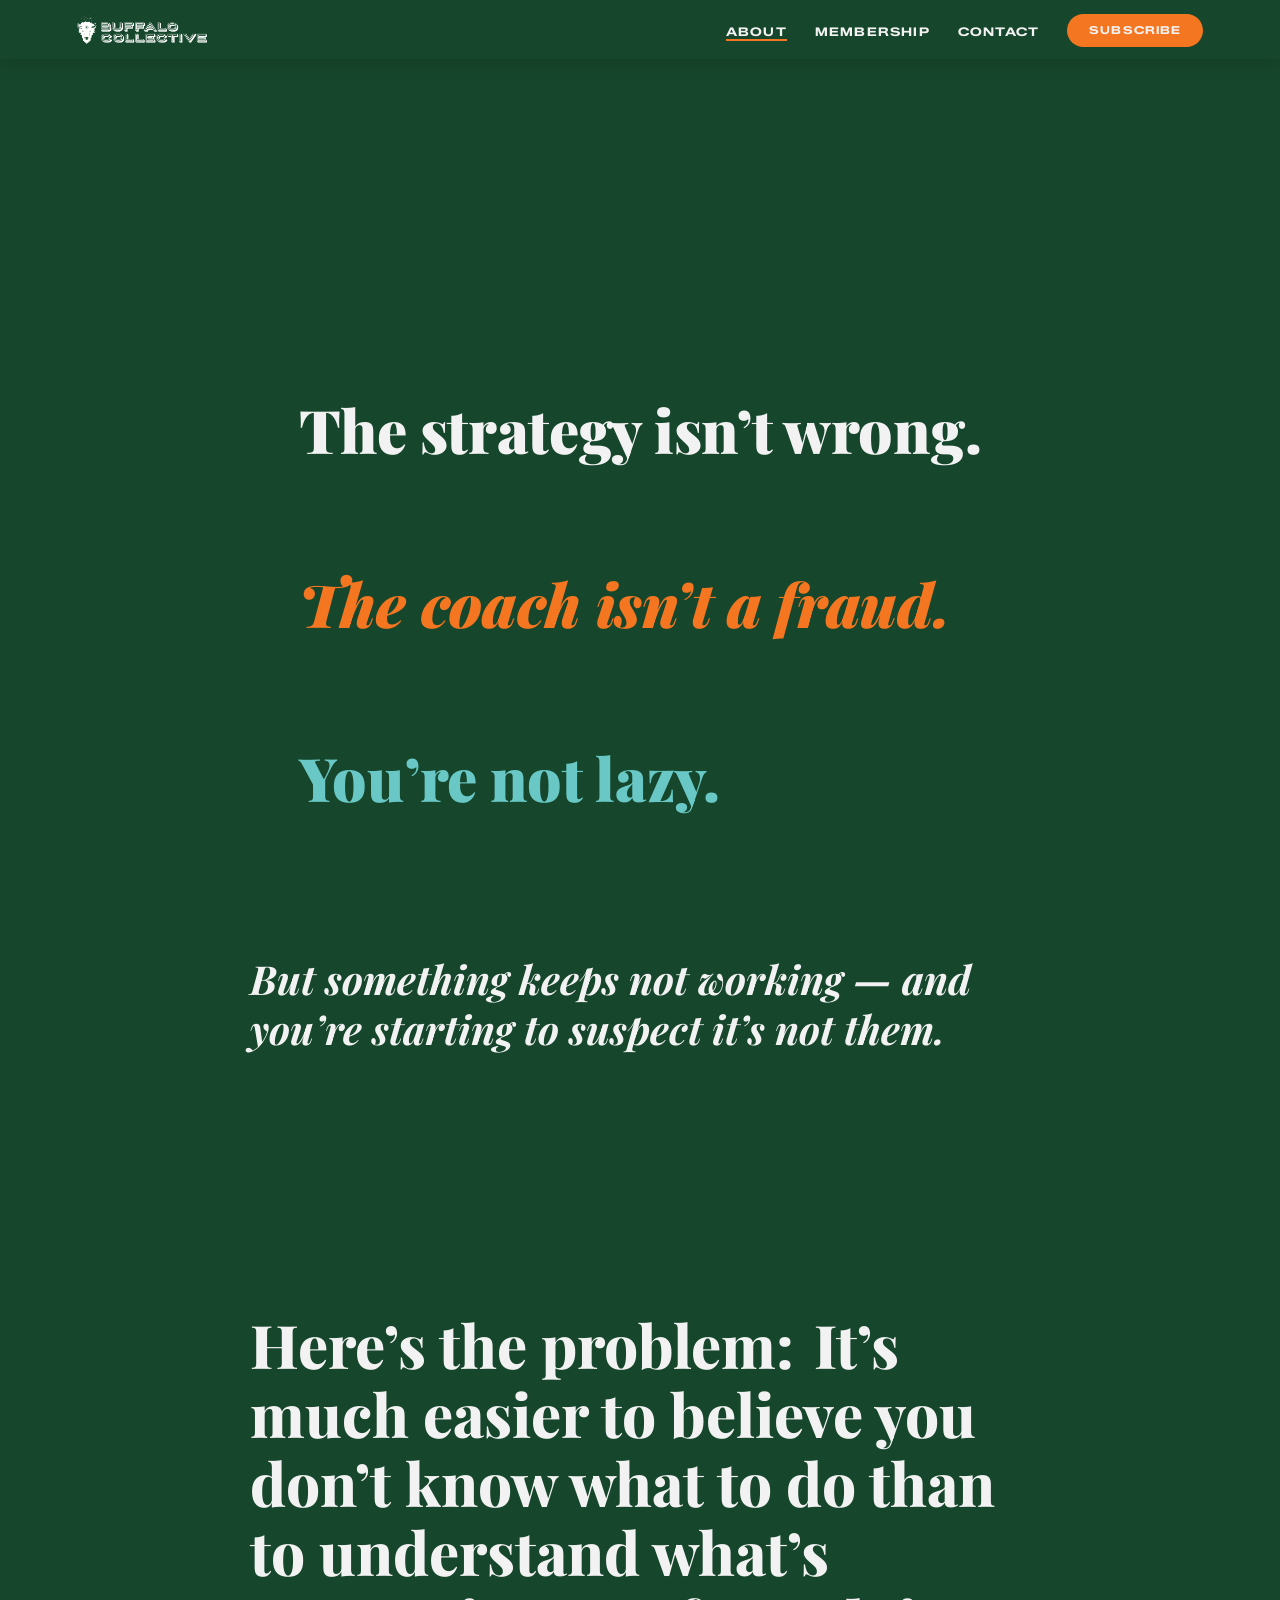
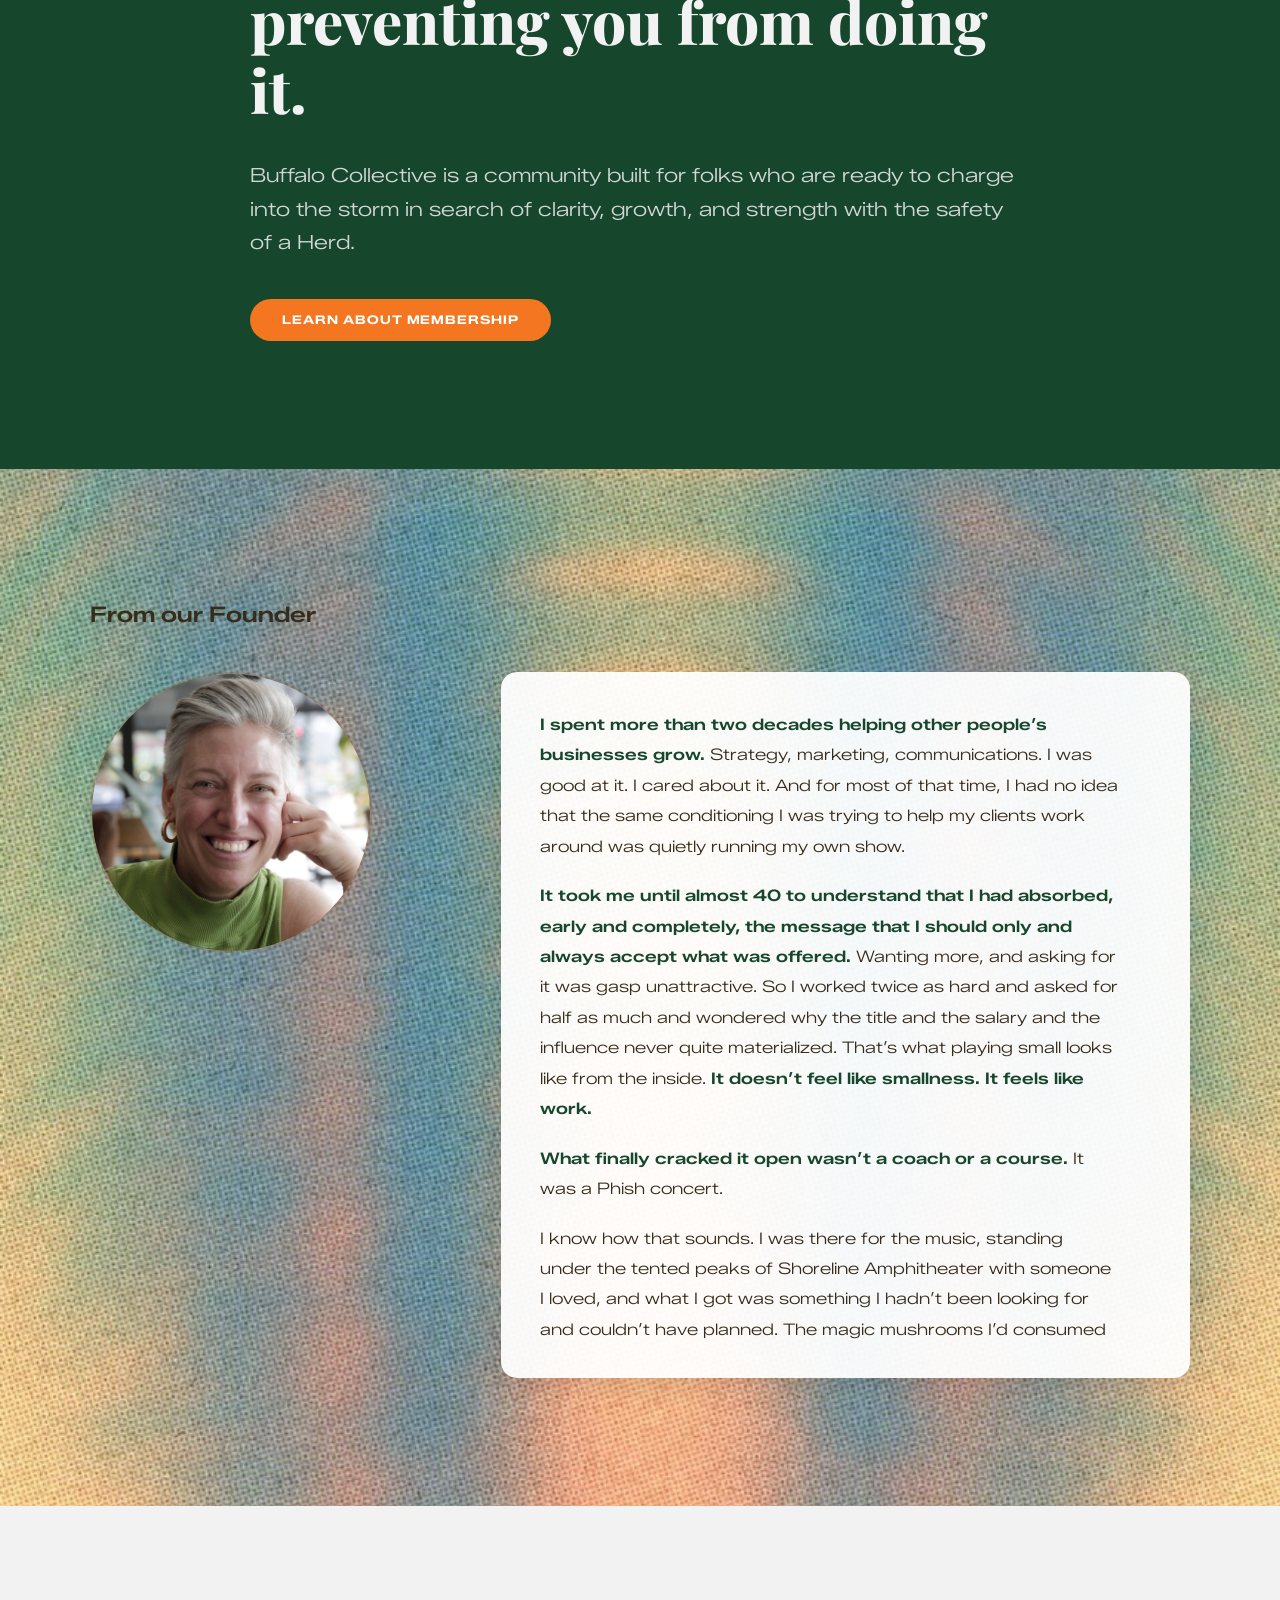
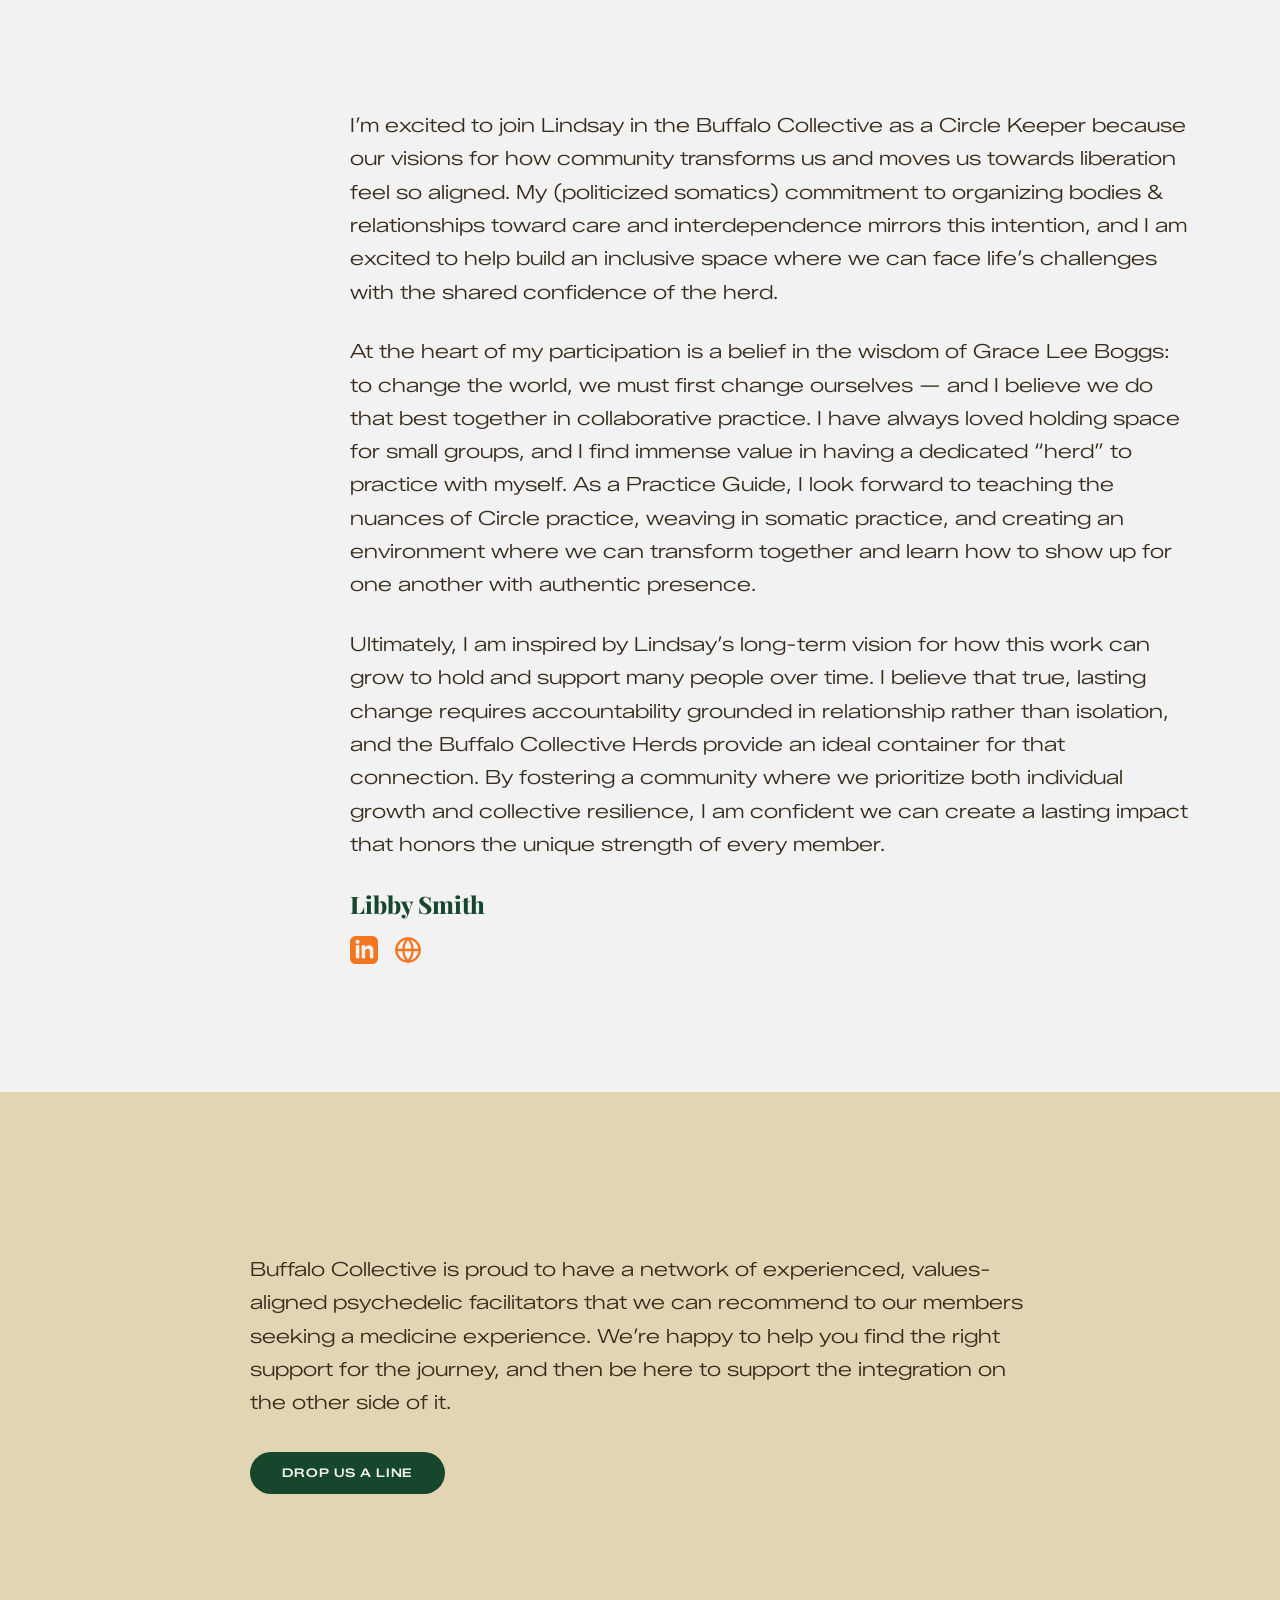
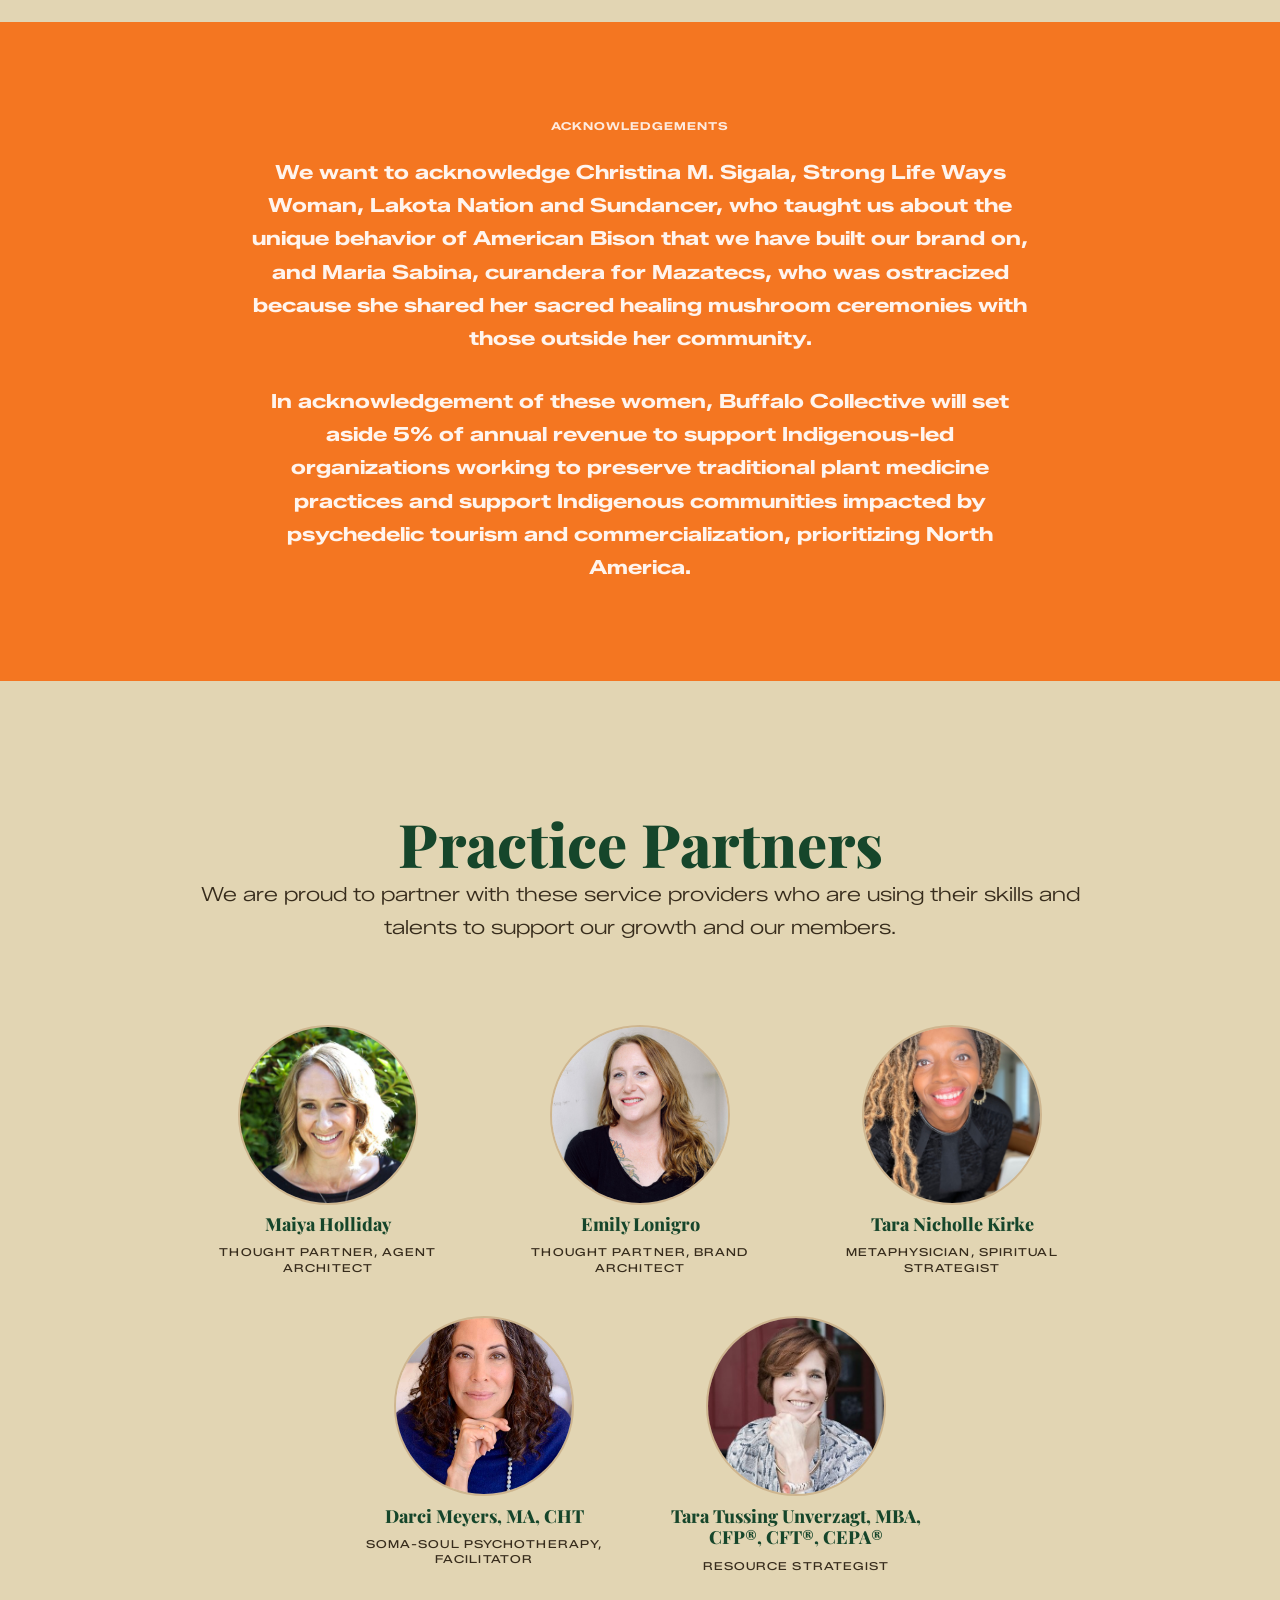
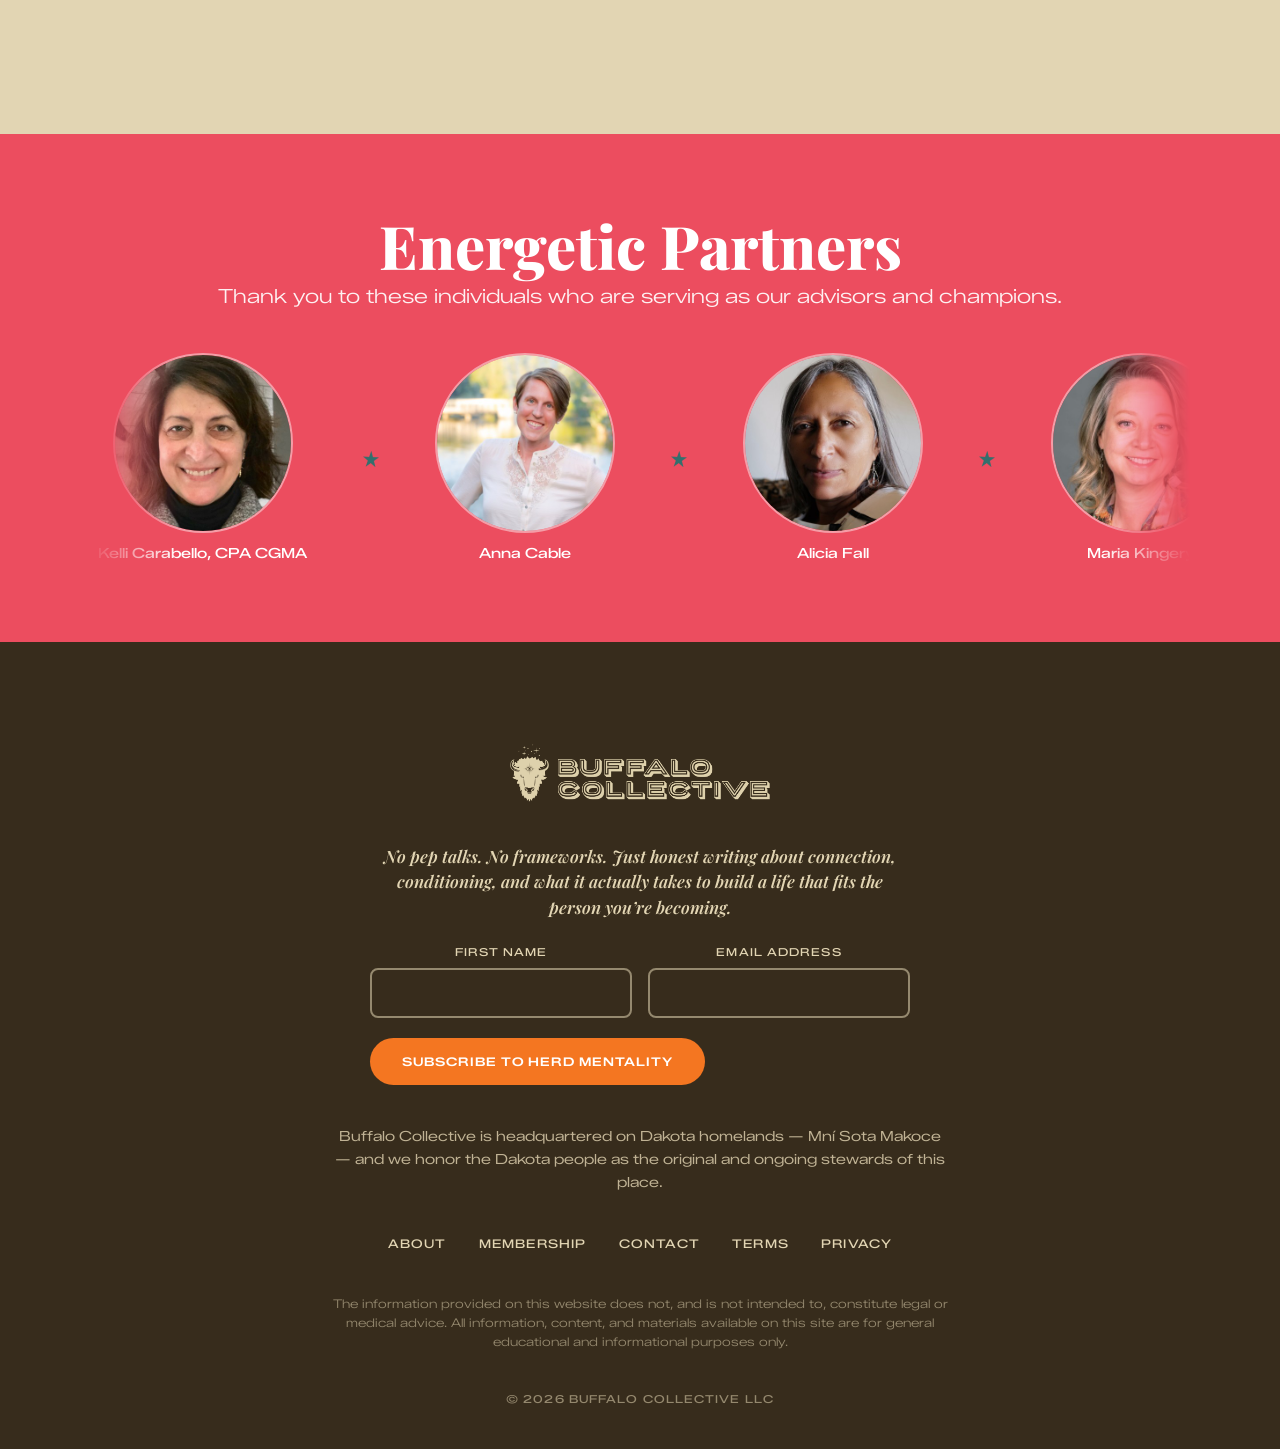
==== commit ee77ce8d: "Herd-only relaunch: retire Retreats, rework Membership, refresh copy - Home: rewrite The Herd blurb;" ====
--- a/about.html
+++ b/about.html
@@ -45,7 +45,6 @@
     <ul class="nav-links" role="list" id="nav-links">
       <li><a href="about.html">About</a></li>
       <li><a href="membership.html">Membership</a></li>
-      <li><a href="retreats.html">Retreats</a></li>
       <li><a href="contact.html">Contact</a></li>
       <li><a href="#footer-subscribe" class="btn btn-primary">Subscribe</a></li>
     </ul>
@@ -205,6 +204,24 @@
               </a>
             </div>
           </div>
+        </div>
+      </div>
+    </section>
+
+    <!-- ============================================================
+         SECTION 3b — A Note About Facilitation
+         Moved here from the retired Retreats page. This is also where the
+         forthcoming facilitator intro will be introduced.
+         Background: sand
+         ============================================================ -->
+    <section class="section bg-sand" id="facilitation" style="scroll-margin-top: 90px;">
+      <div class="container">
+        <p class="t-label c-rust reveal-left">A Note About Facilitation</p>
+        <p class="t-body reveal-left" style="margin-top: 1rem; max-width: 62ch;">
+          Buffalo Collective is proud to have a network of experienced, values-aligned psychedelic facilitators that we can recommend to our members seeking a medicine experience. We&rsquo;re happy to help you find the right support for the journey, and then be here to support the integration on the other side of it.
+        </p>
+        <div class="cta-row reveal-left" style="margin-top: 2rem;">
+          <a href="contact.html" class="btn btn-dark">Drop us a Line</a>
         </div>
       </div>
     </section>
@@ -415,7 +432,6 @@
     <nav class="footer-nav" aria-label="Footer">
       <a href="about.html">About</a>
       <a href="membership.html">Membership</a>
-      <a href="retreats.html">Retreats</a>
       <a href="contact.html">Contact</a>
       <a href="terms.html">Terms</a>
       <a href="privacy.html">Privacy</a>
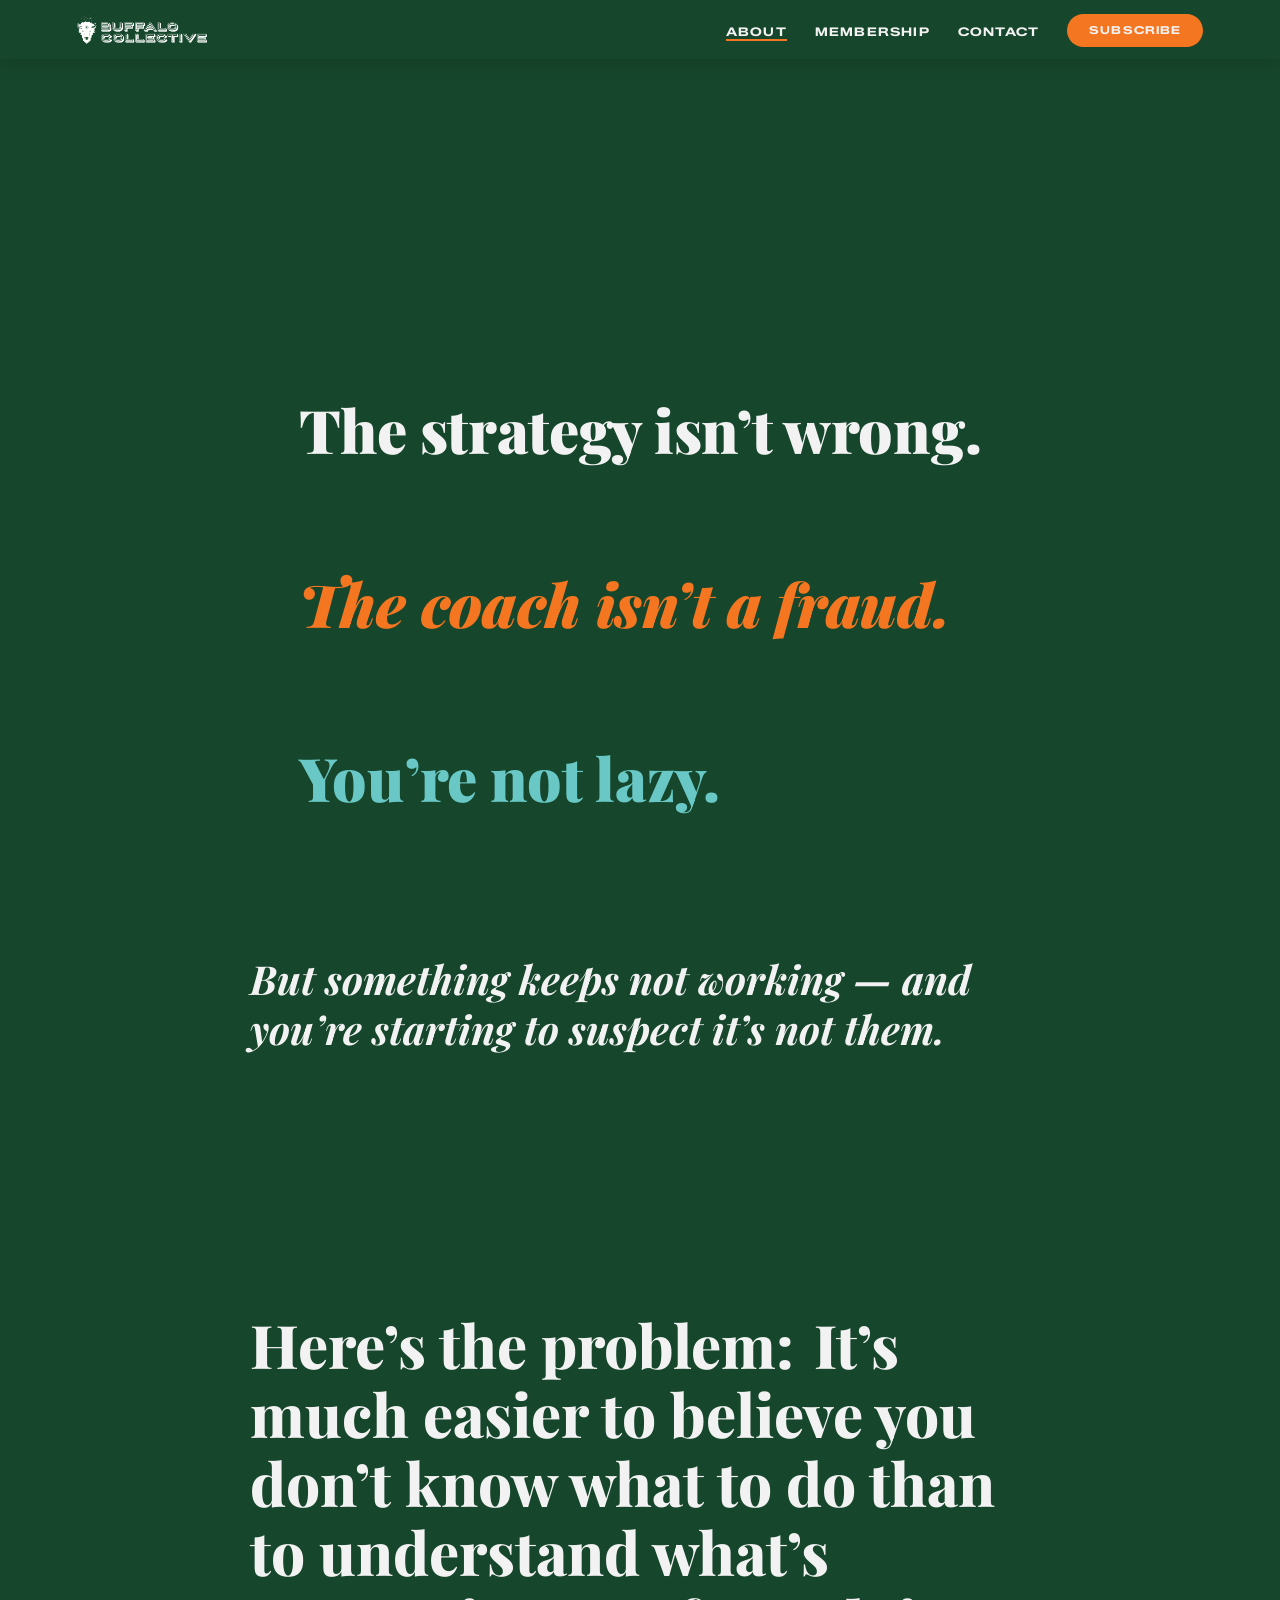
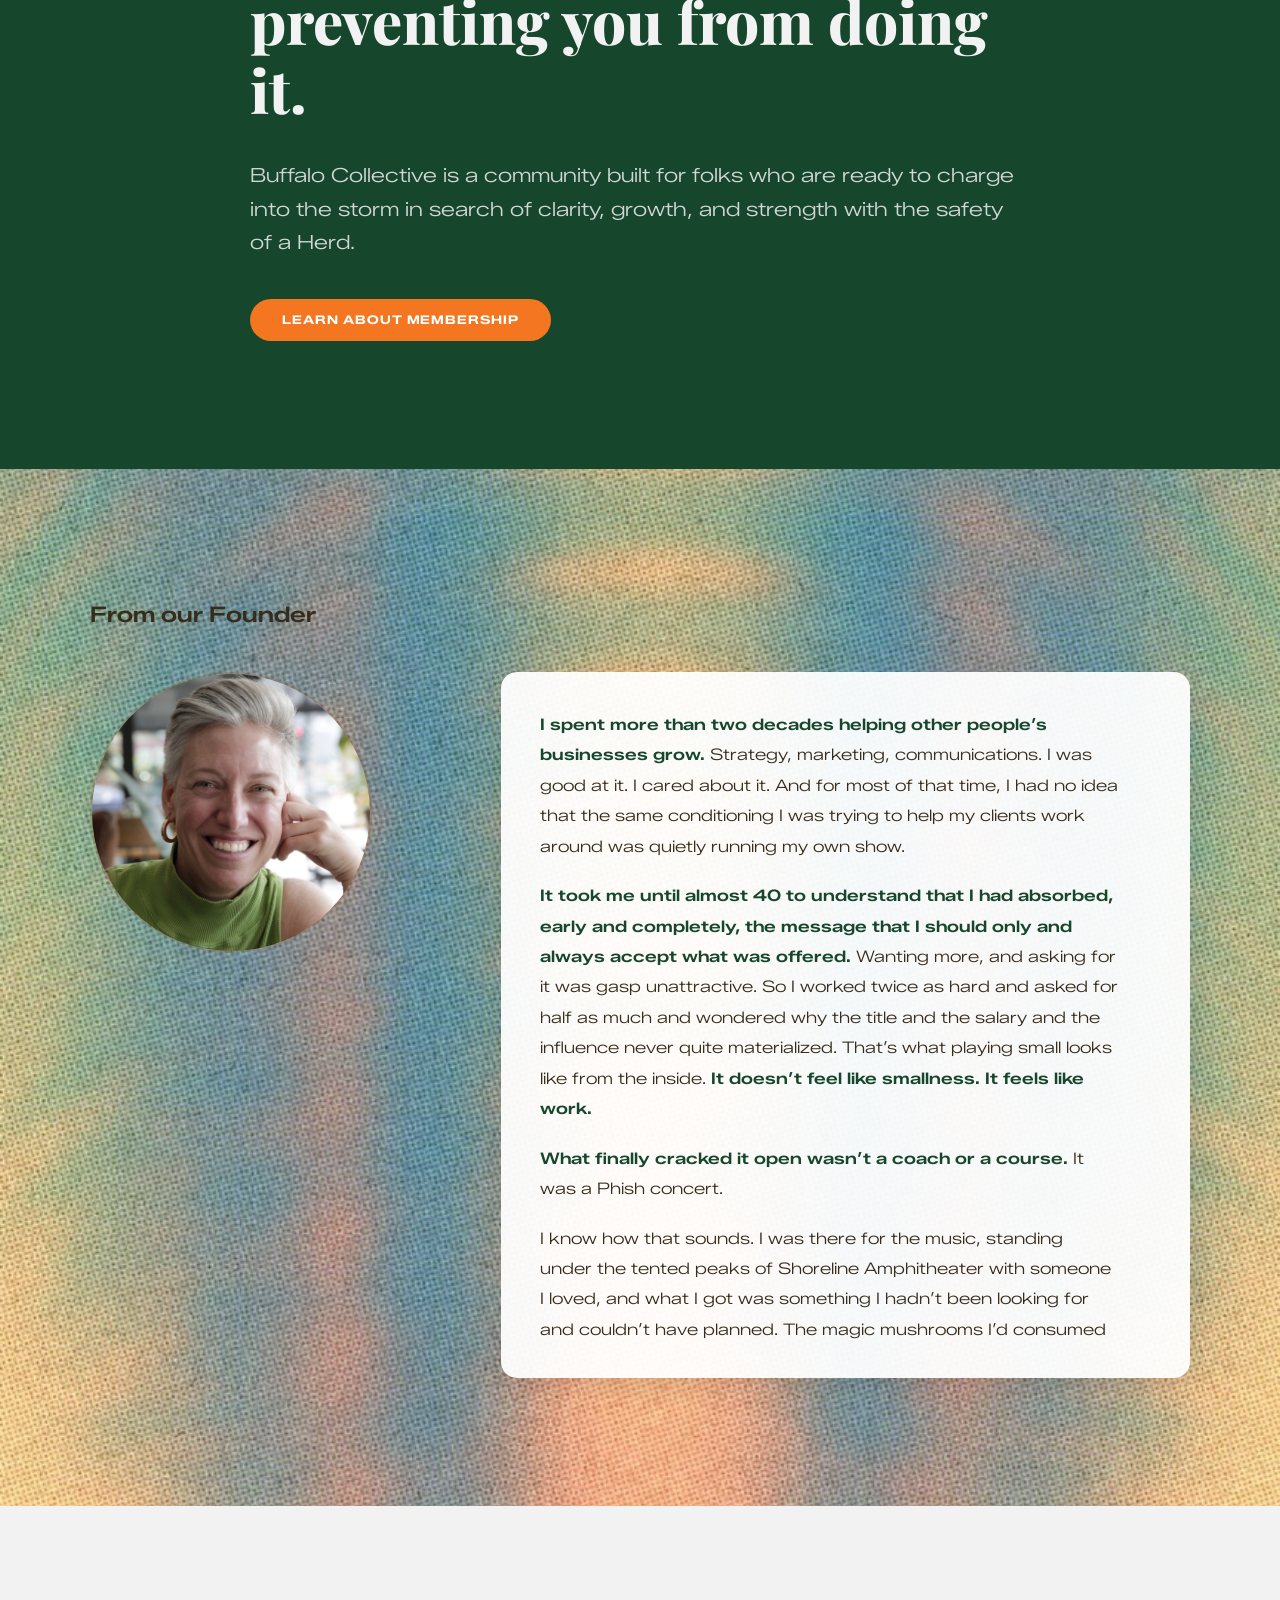
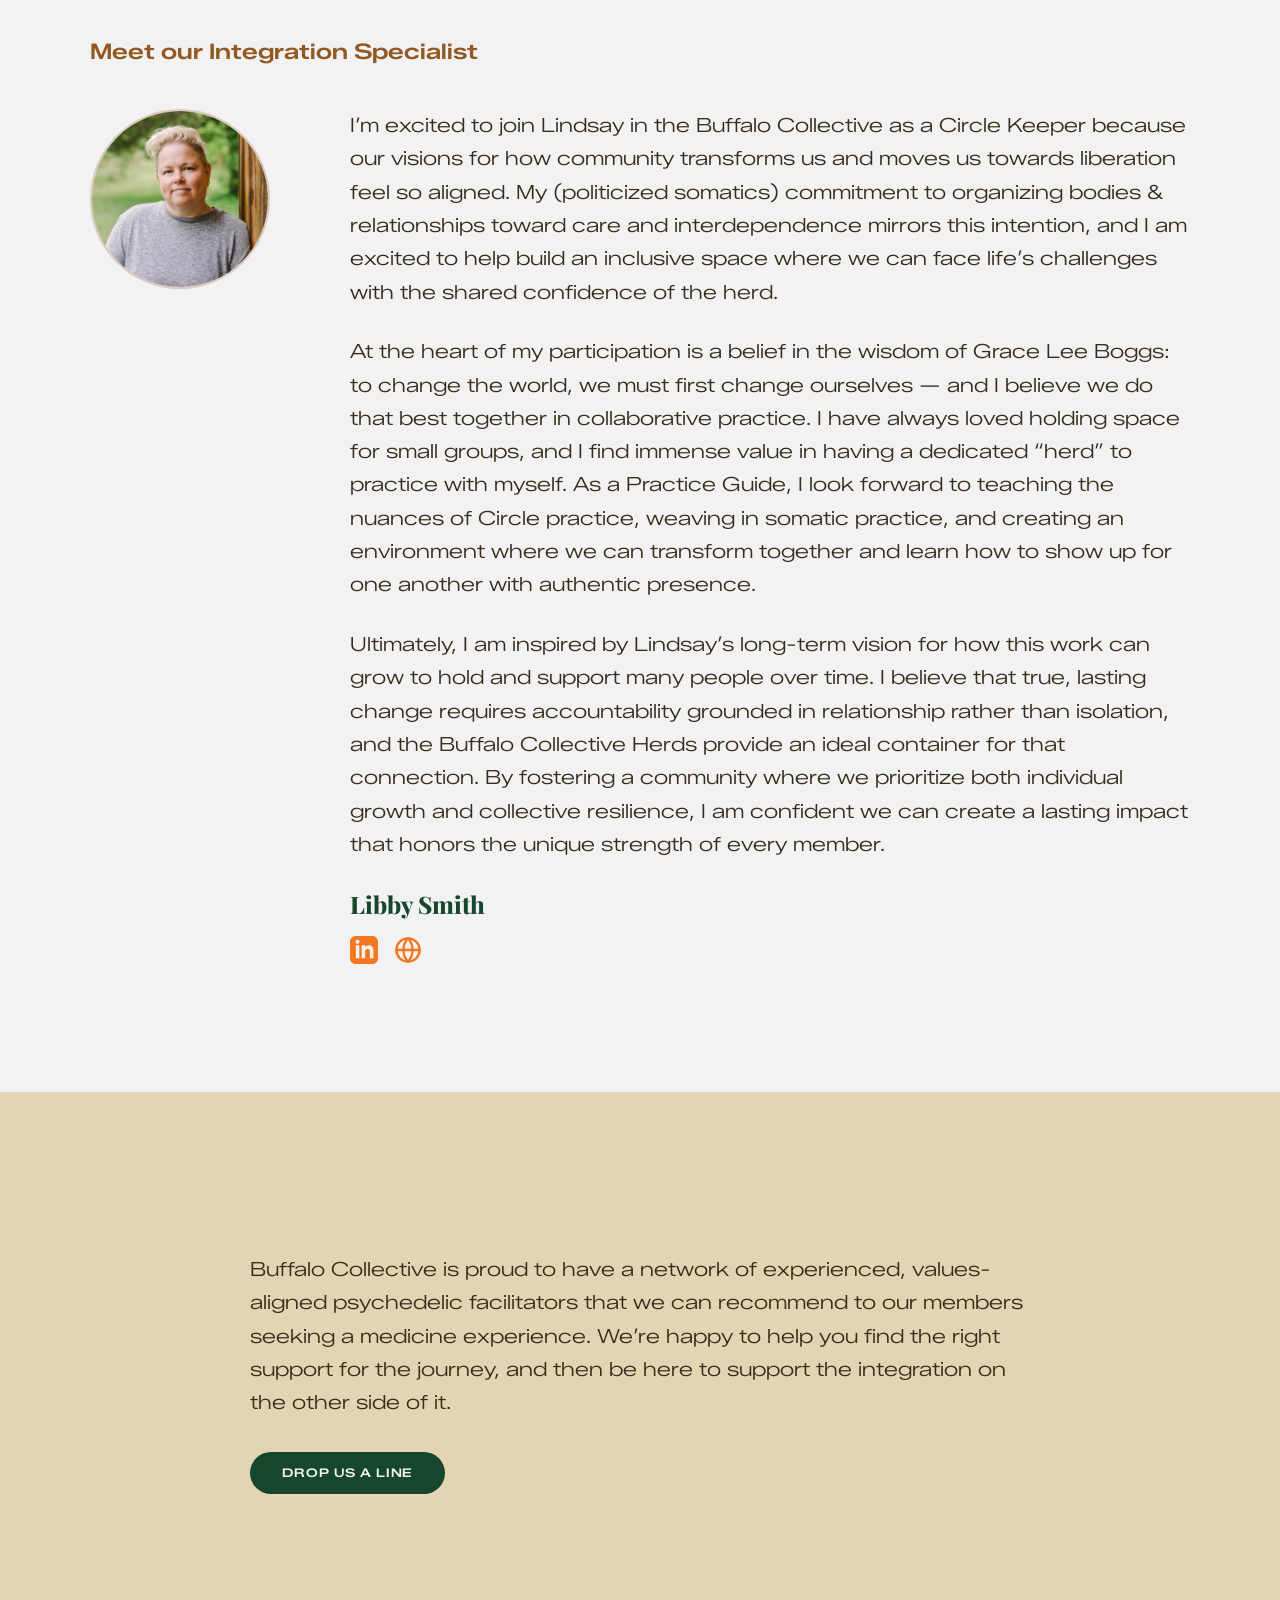
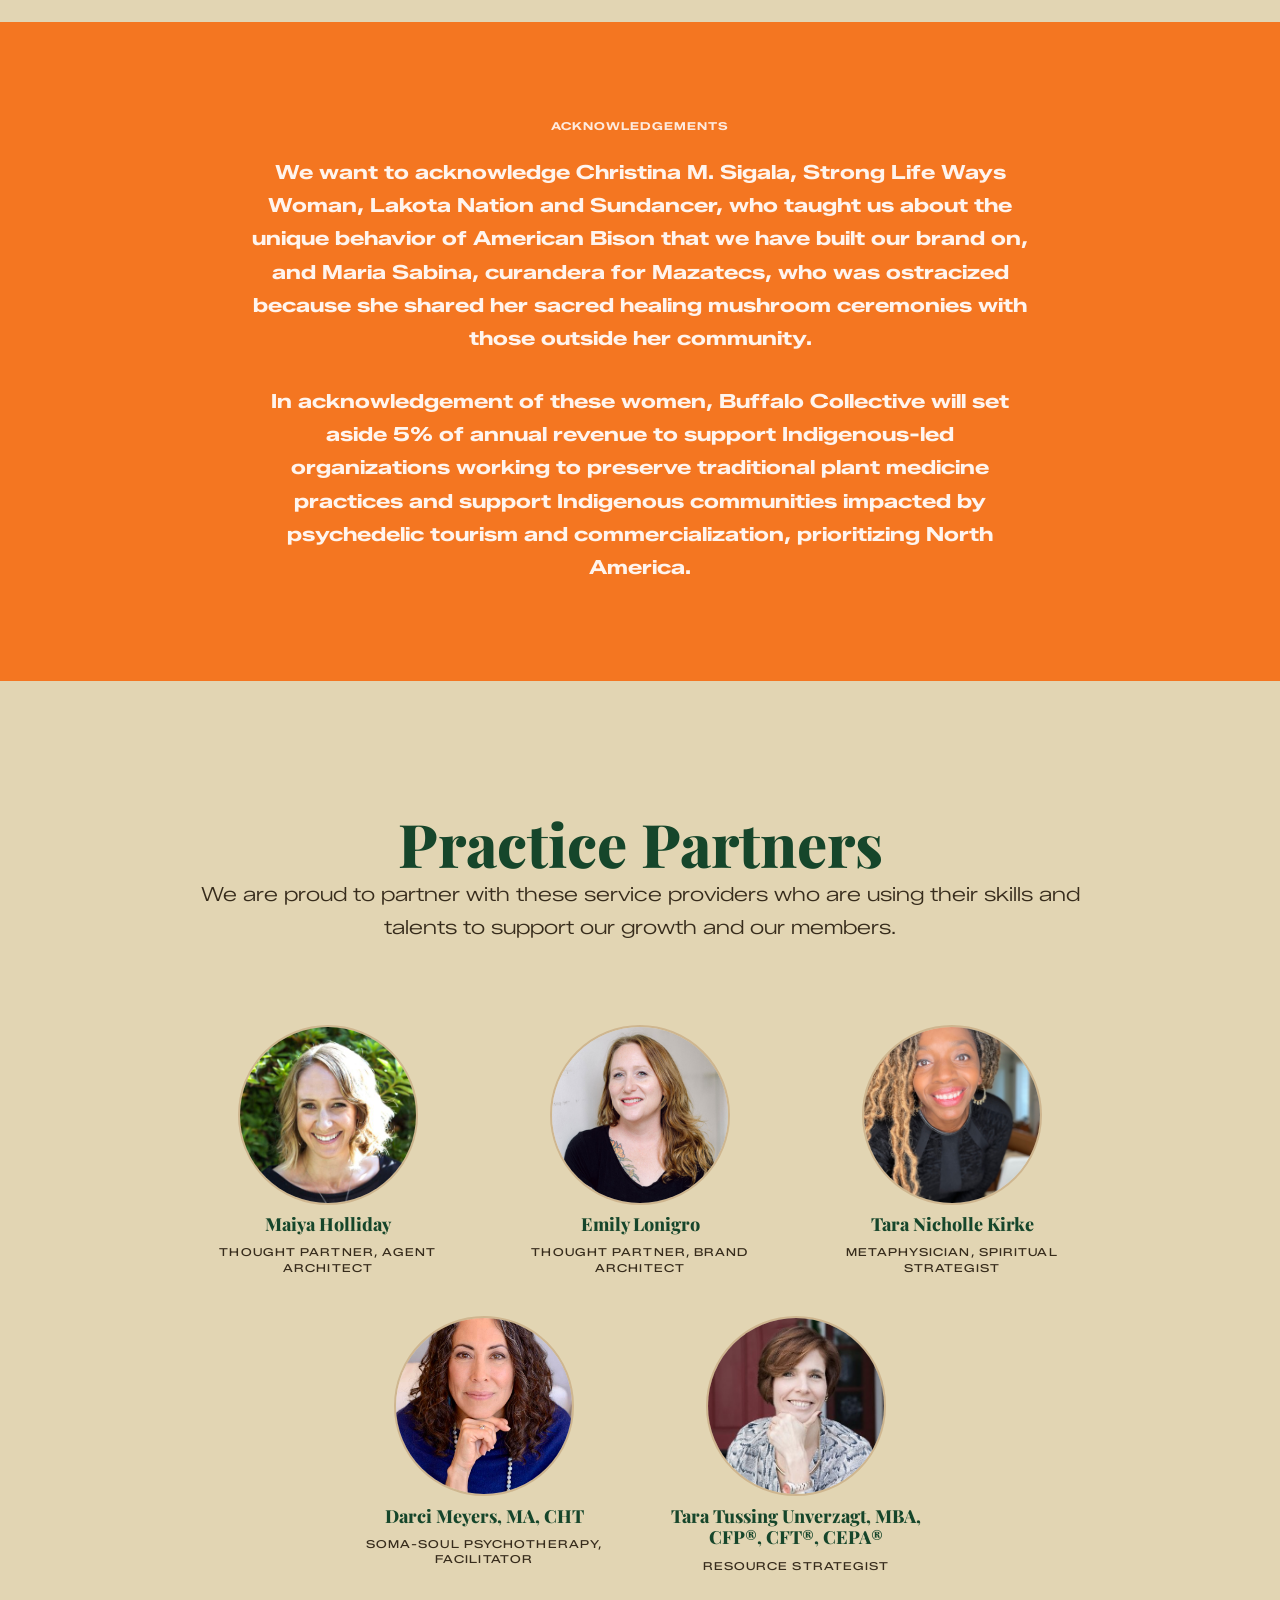
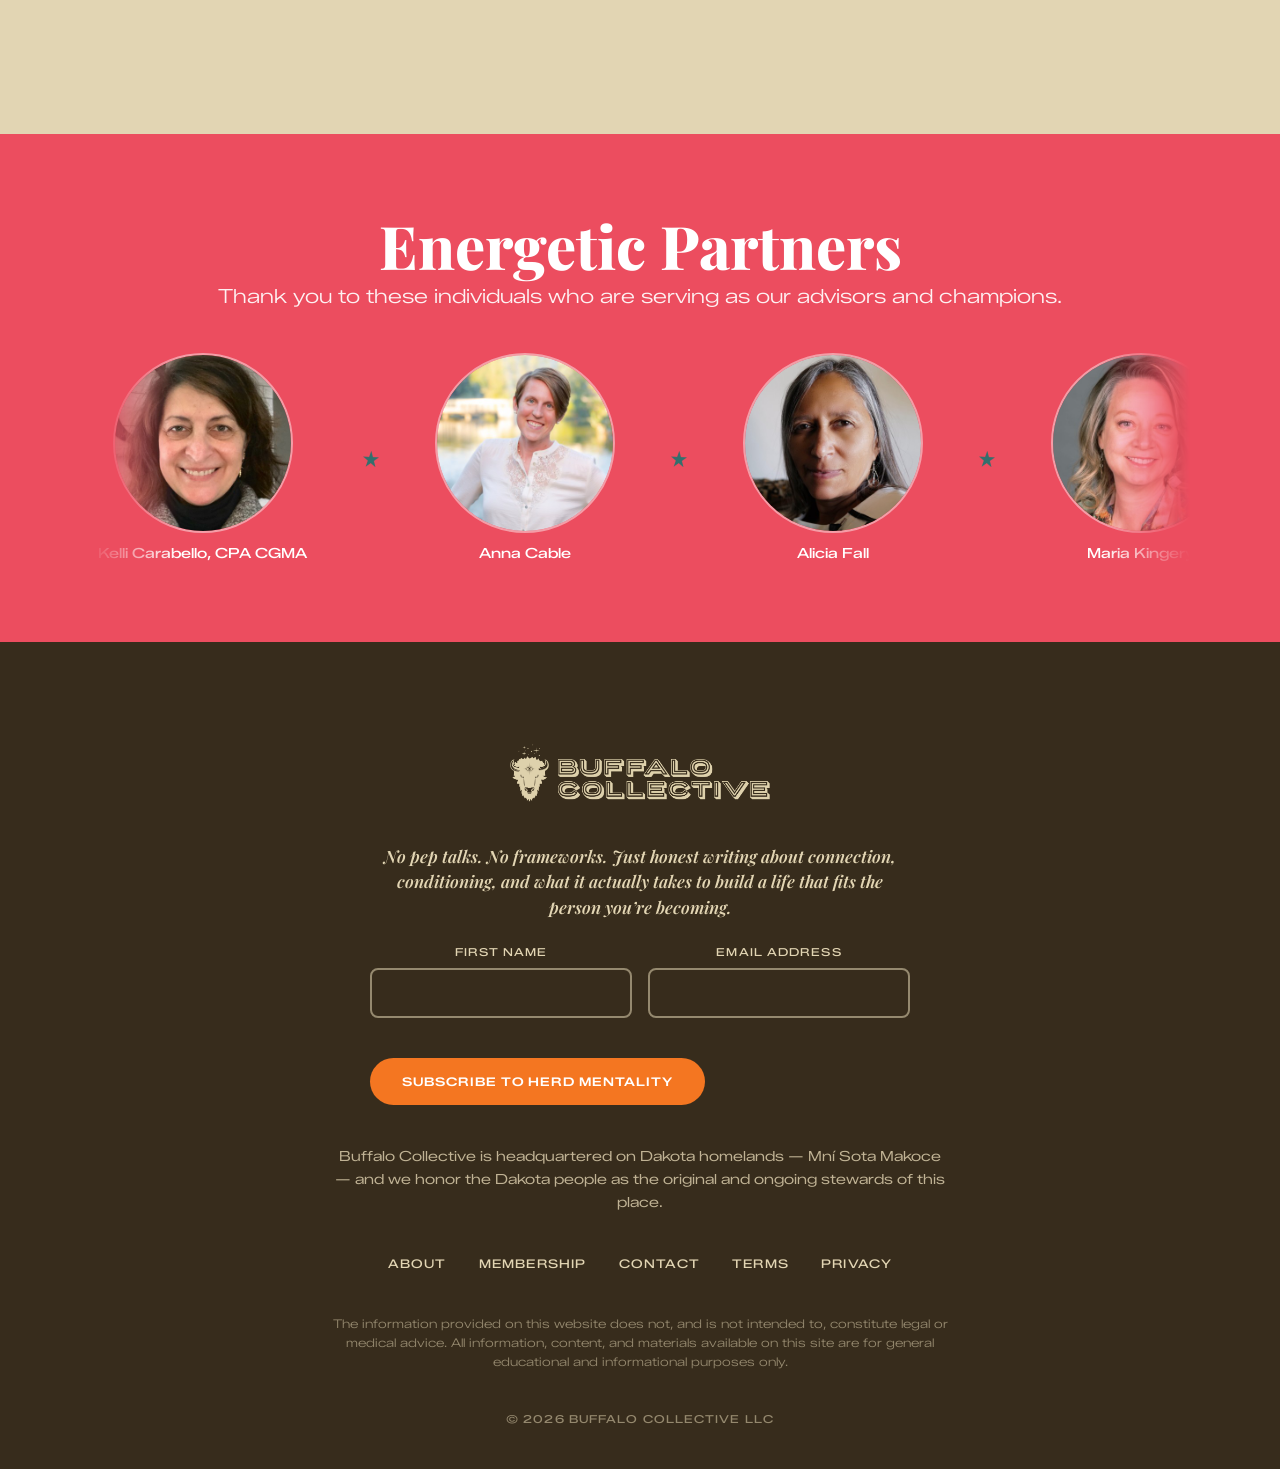
==== commit dade9c2e: "Bot protection for newsletter and contact forms Bots were POSTing straight to /subscribe, signing st" ====
--- a/about.html
+++ b/about.html
@@ -366,6 +366,13 @@
             </div>
           </div>
 
+          <div class="bc-hp" aria-hidden="true">
+            <label for="nl-website">Website</label>
+            <input type="text" id="nl-website" name="website" tabindex="-1" autocomplete="off" aria-hidden="true" />
+          </div>
+
+          <div data-turnstile data-theme="dark"></div>
+
           <div class="bc-form-footer">
             <button class="bc-btn bc-btn--primary" type="submit">Subscribe to Herd Mentality</button>
           </div>
@@ -385,14 +392,21 @@
           form.addEventListener("submit", async function (e) {
             e.preventDefault();
             const btn = form.querySelector("button[type=submit]");
-            btn.disabled = true;
-            btn.textContent = "Sending…";
             successMsg.hidden = true;
             errorMsg.hidden = true;
             const data = {
               firstName: form.firstName.value.trim(),
               email: form.email.value.trim(),
+              website: form.website.value,
+              "cf-turnstile-response": window.bcTurnstile ? window.bcTurnstile.token(form) : "",
             };
+            if (!data["cf-turnstile-response"]) {
+              errorMsg.textContent = "One moment — we're still checking you're human. Please try again in a few seconds.";
+              errorMsg.hidden = false;
+              return;
+            }
+            btn.disabled = true;
+            btn.textContent = "Sending…";
             try {
               const utmSource = sessionStorage.getItem("bc_utm_source");
               if (utmSource) data.source = utmSource;
@@ -420,6 +434,8 @@
               btn.disabled = false;
               btn.textContent = "Subscribe to Herd Mentality";
             }
+            // Turnstile tokens are single-use; get a fresh one for any retry.
+            if (window.bcTurnstile) window.bcTurnstile.reset(form);
           });
         })();
       </script>
--- a/style.css
+++ b/style.css
@@ -126,6 +126,16 @@
   border: 0;
 }
 
+/* Form honeypot — pushed off-screen (not display:none, which some bots
+   detect and skip) so only bots fill it in. */
+.bc-hp {
+  position: absolute !important;
+  left: -10000px;
+  top: auto;
+  width: 1px; height: 1px;
+  overflow: hidden;
+}
+
 /* Skip-to-content link — off-screen until keyboard-focused. */
 .skip-link {
   position: fixed;
@@ -1575,6 +1585,10 @@
 .bc-form--light .bc-checkbox-custom { border-color: rgba(55, 44, 28, 0.4); }
 
 .bc-form-footer { display: flex; align-items: center; }
+
+/* Turnstile widget slot — line up with the submit button (the footer
+   form otherwise inherits text-align: center). */
+[data-turnstile] { text-align: left; }
 
 .bc-btn {
   font-family: var(--form-font);
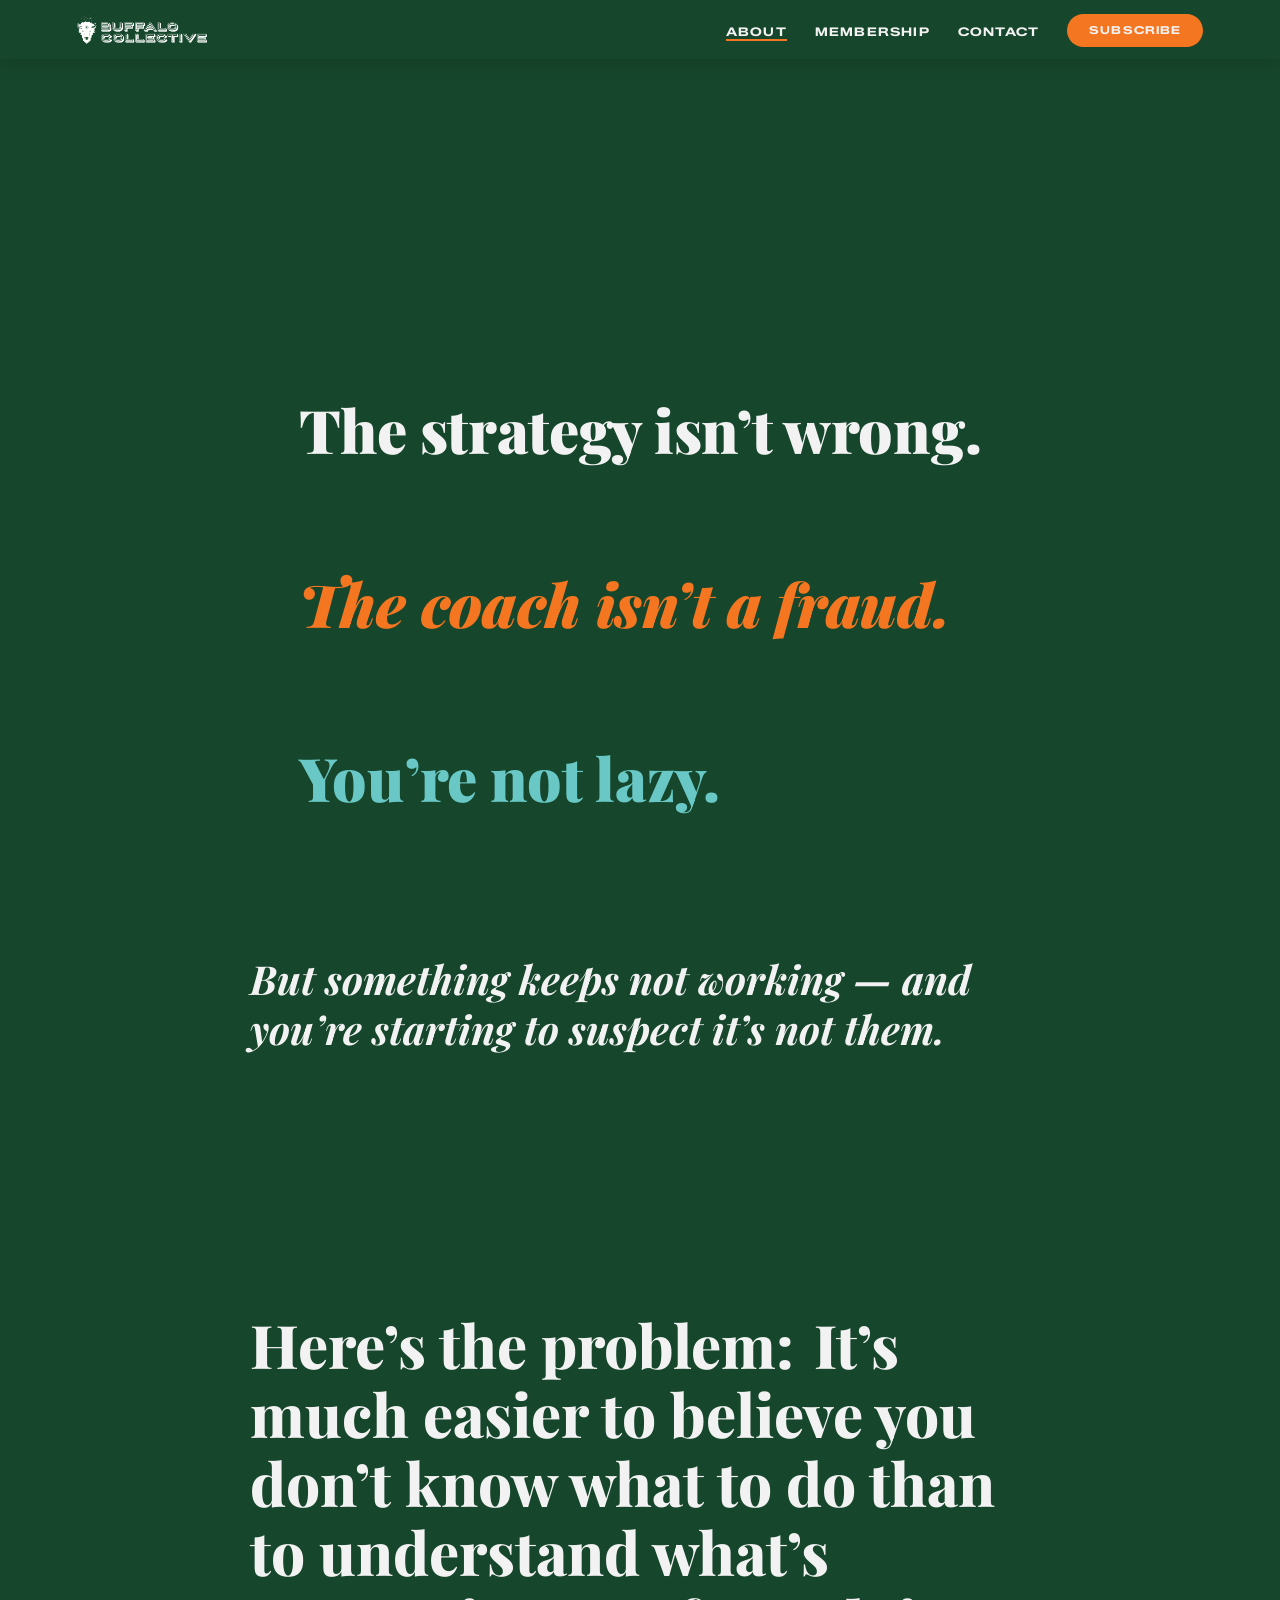
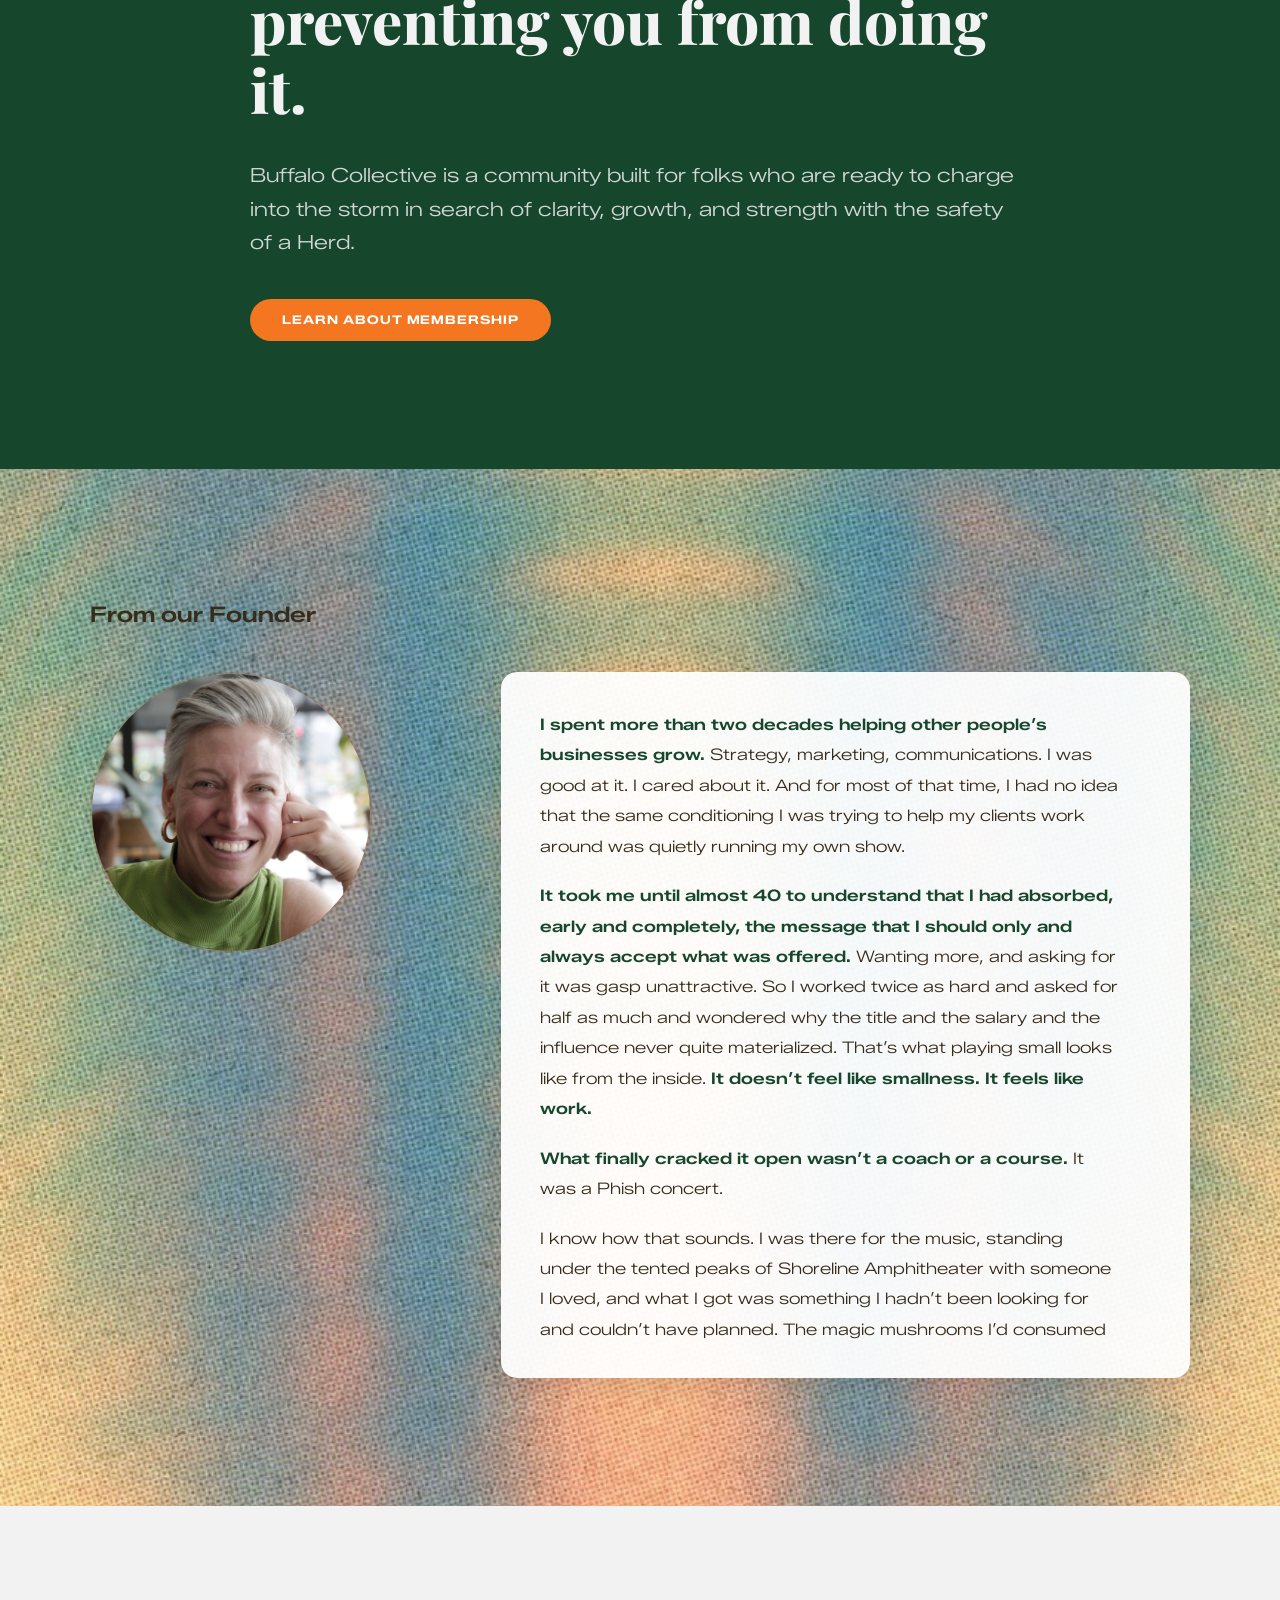
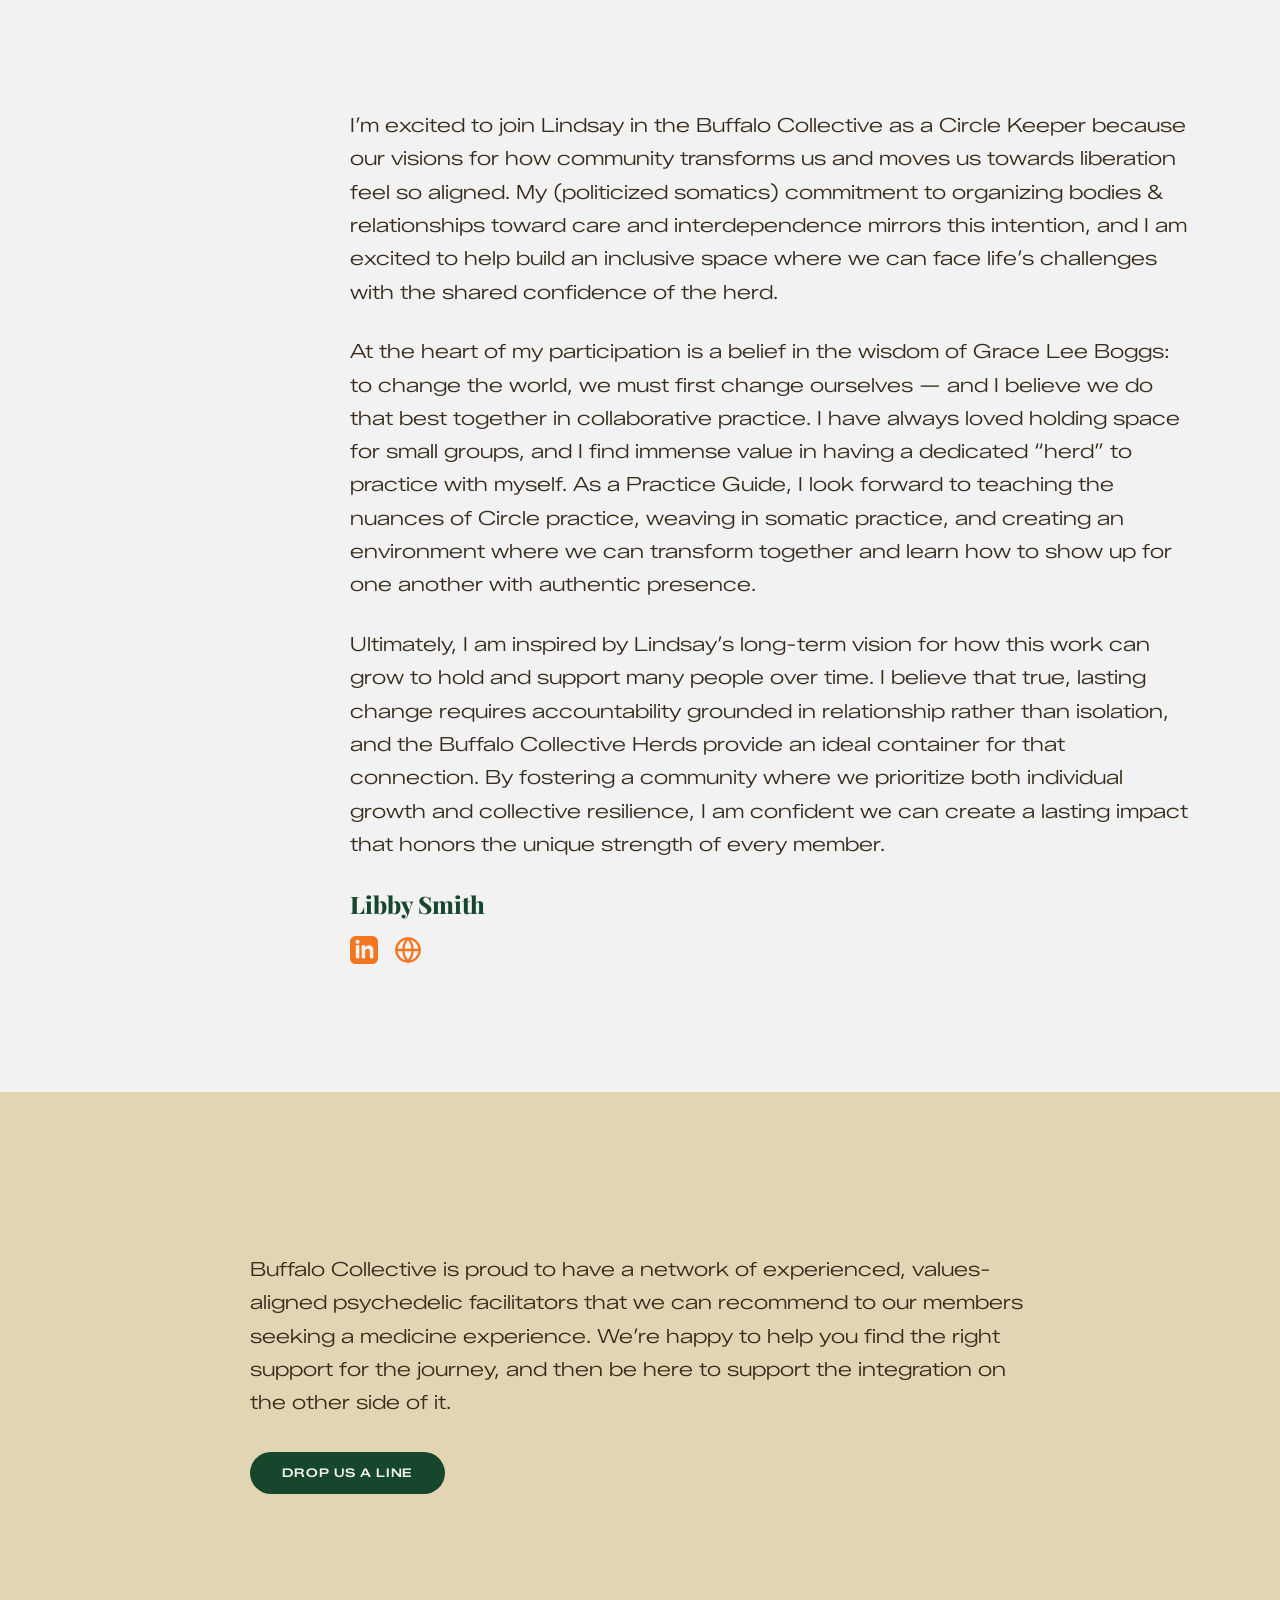
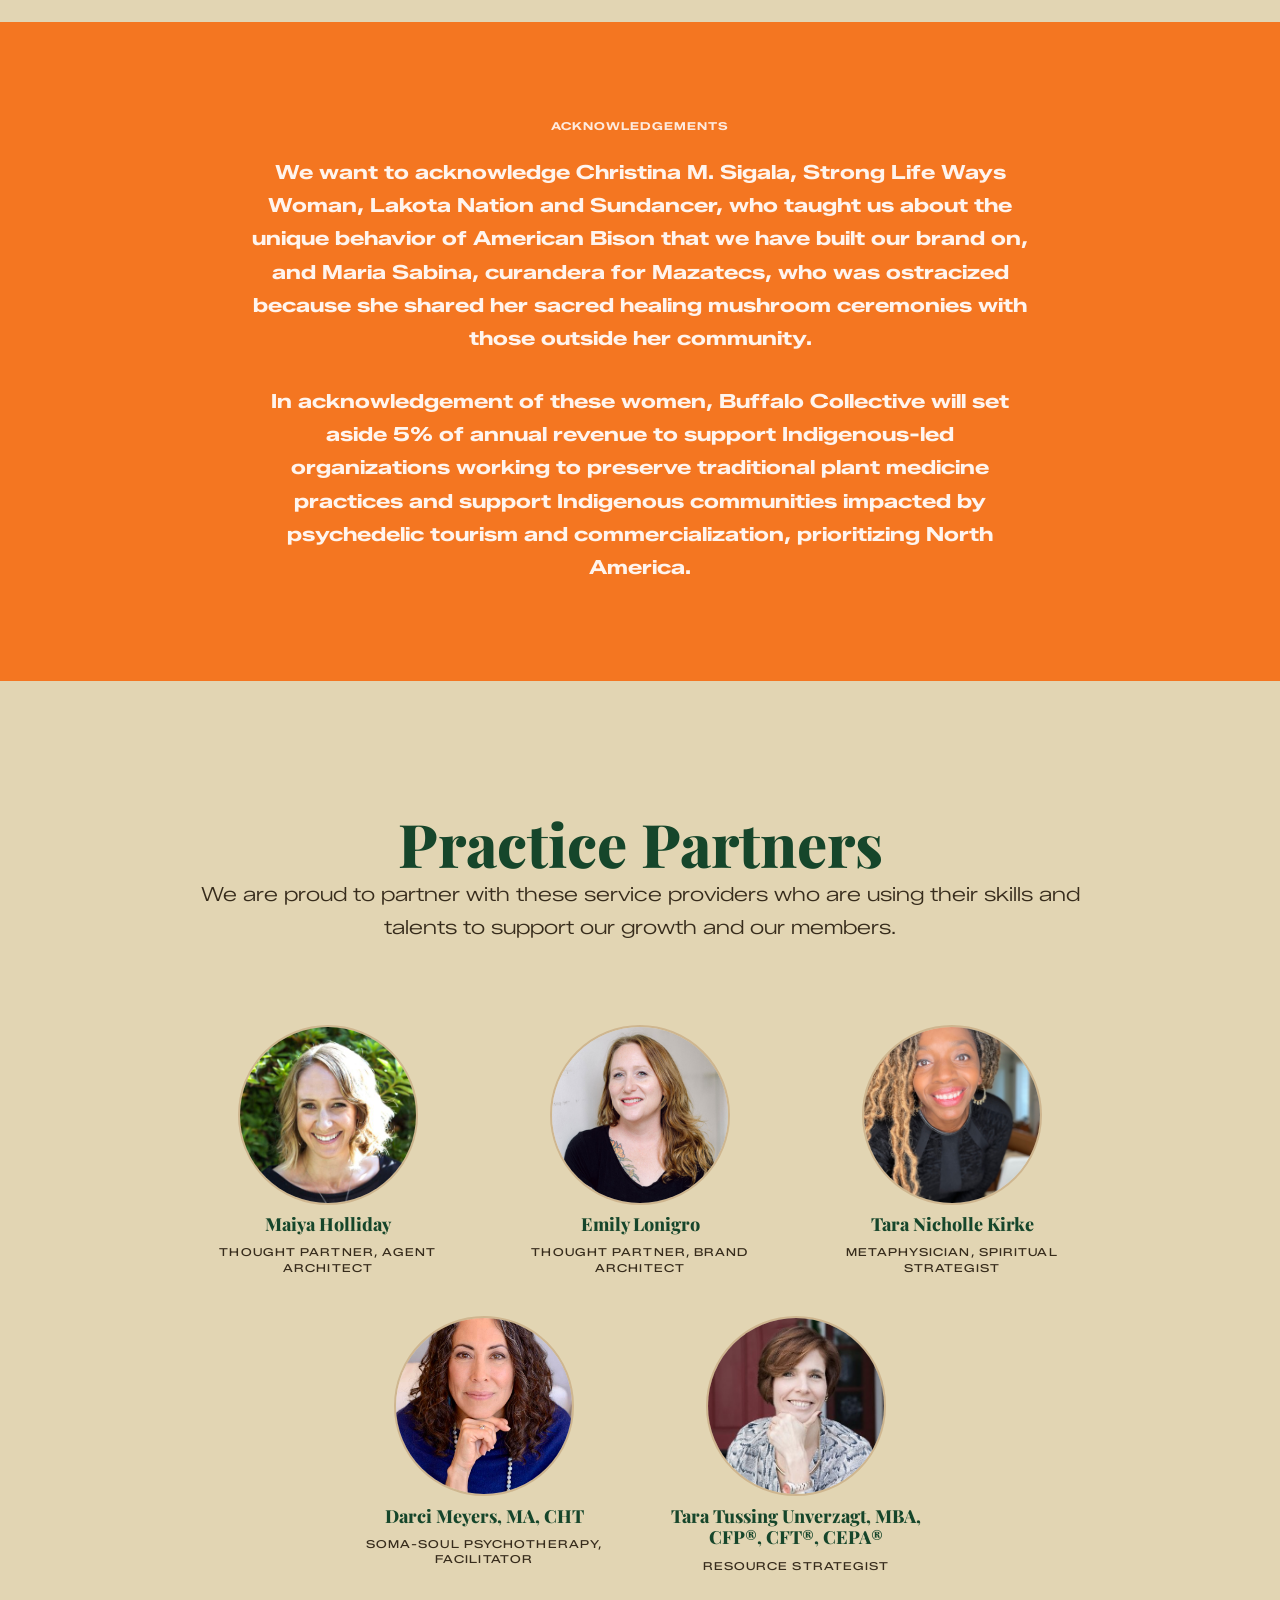
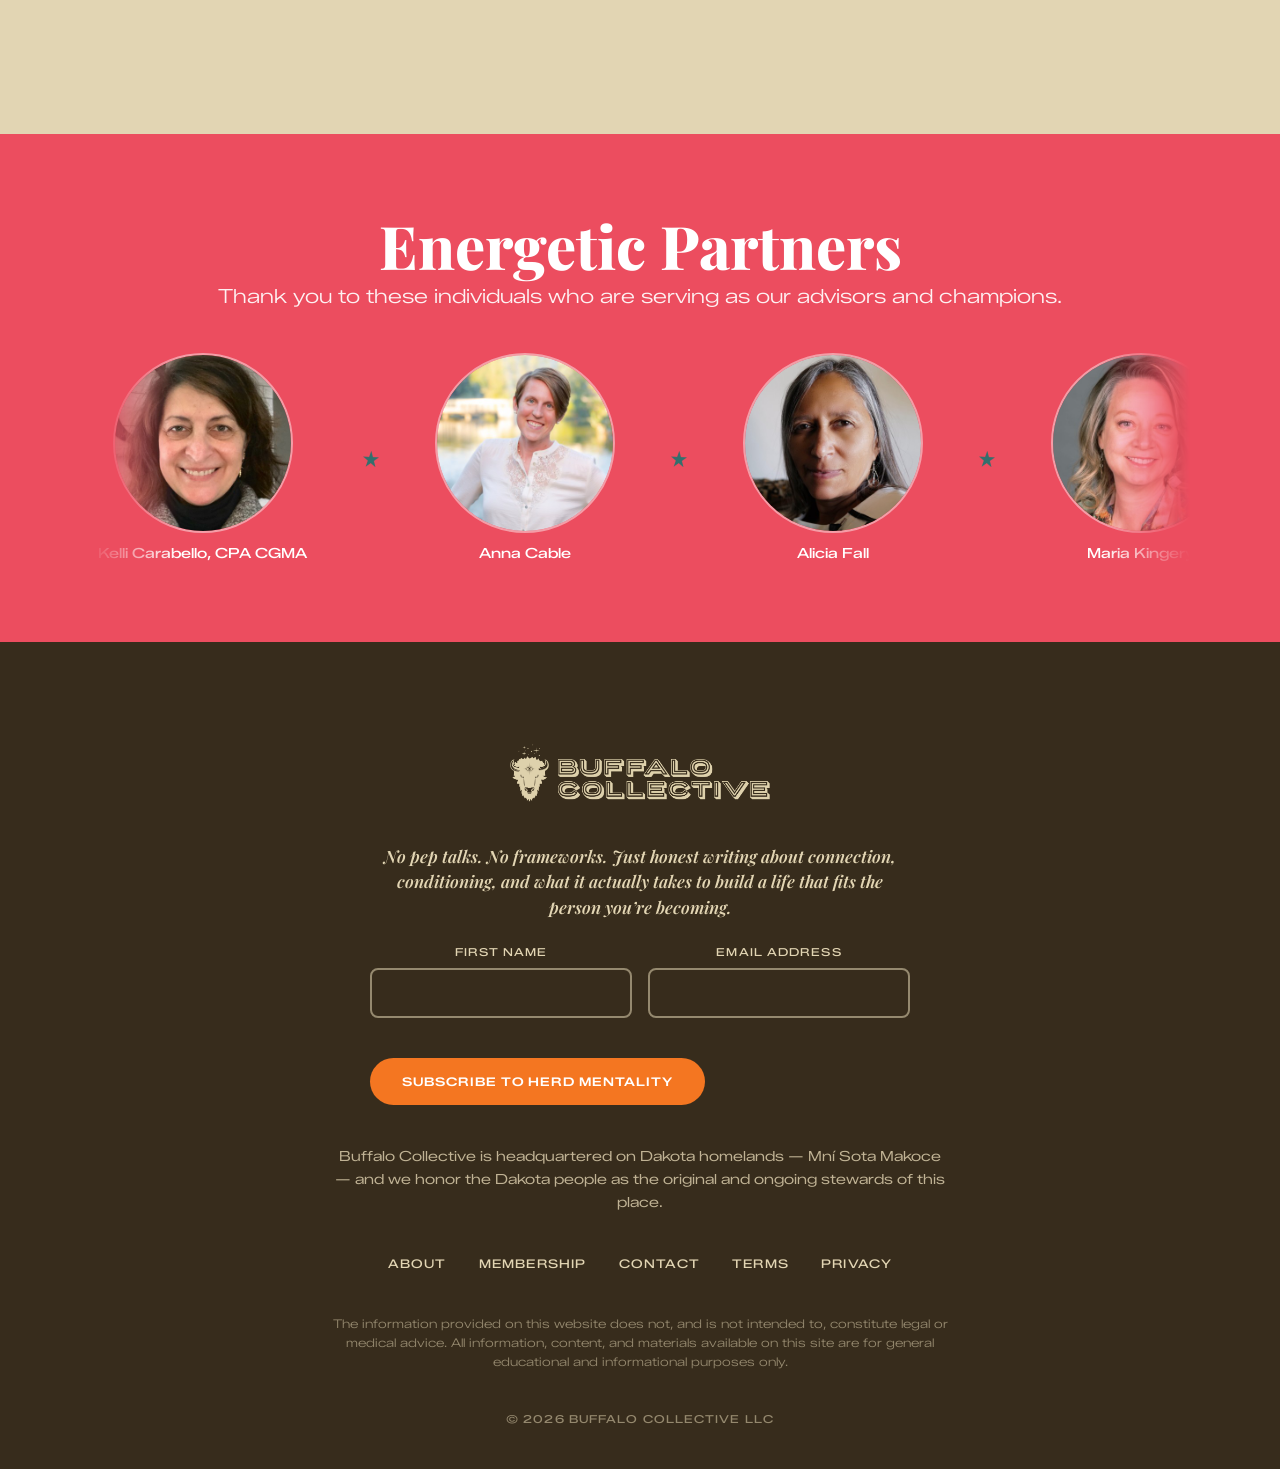
==== commit 49b70177: "Double opt-in for newsletter signups The subscribe function now starts Brevo's double opt-in flow in" ====
--- a/about.html
+++ b/about.html
@@ -378,7 +378,7 @@
           </div>
 
           <div class="bc-form-message bc-form-message--success" id="nl-success" aria-live="polite" hidden>
-            You&rsquo;re in the Herd. 🦬
+            Almost there: check your inbox to confirm your subscription.
           </div>
           <div class="bc-form-message bc-form-message--error" id="nl-error" aria-live="polite" hidden></div>
         </form>
